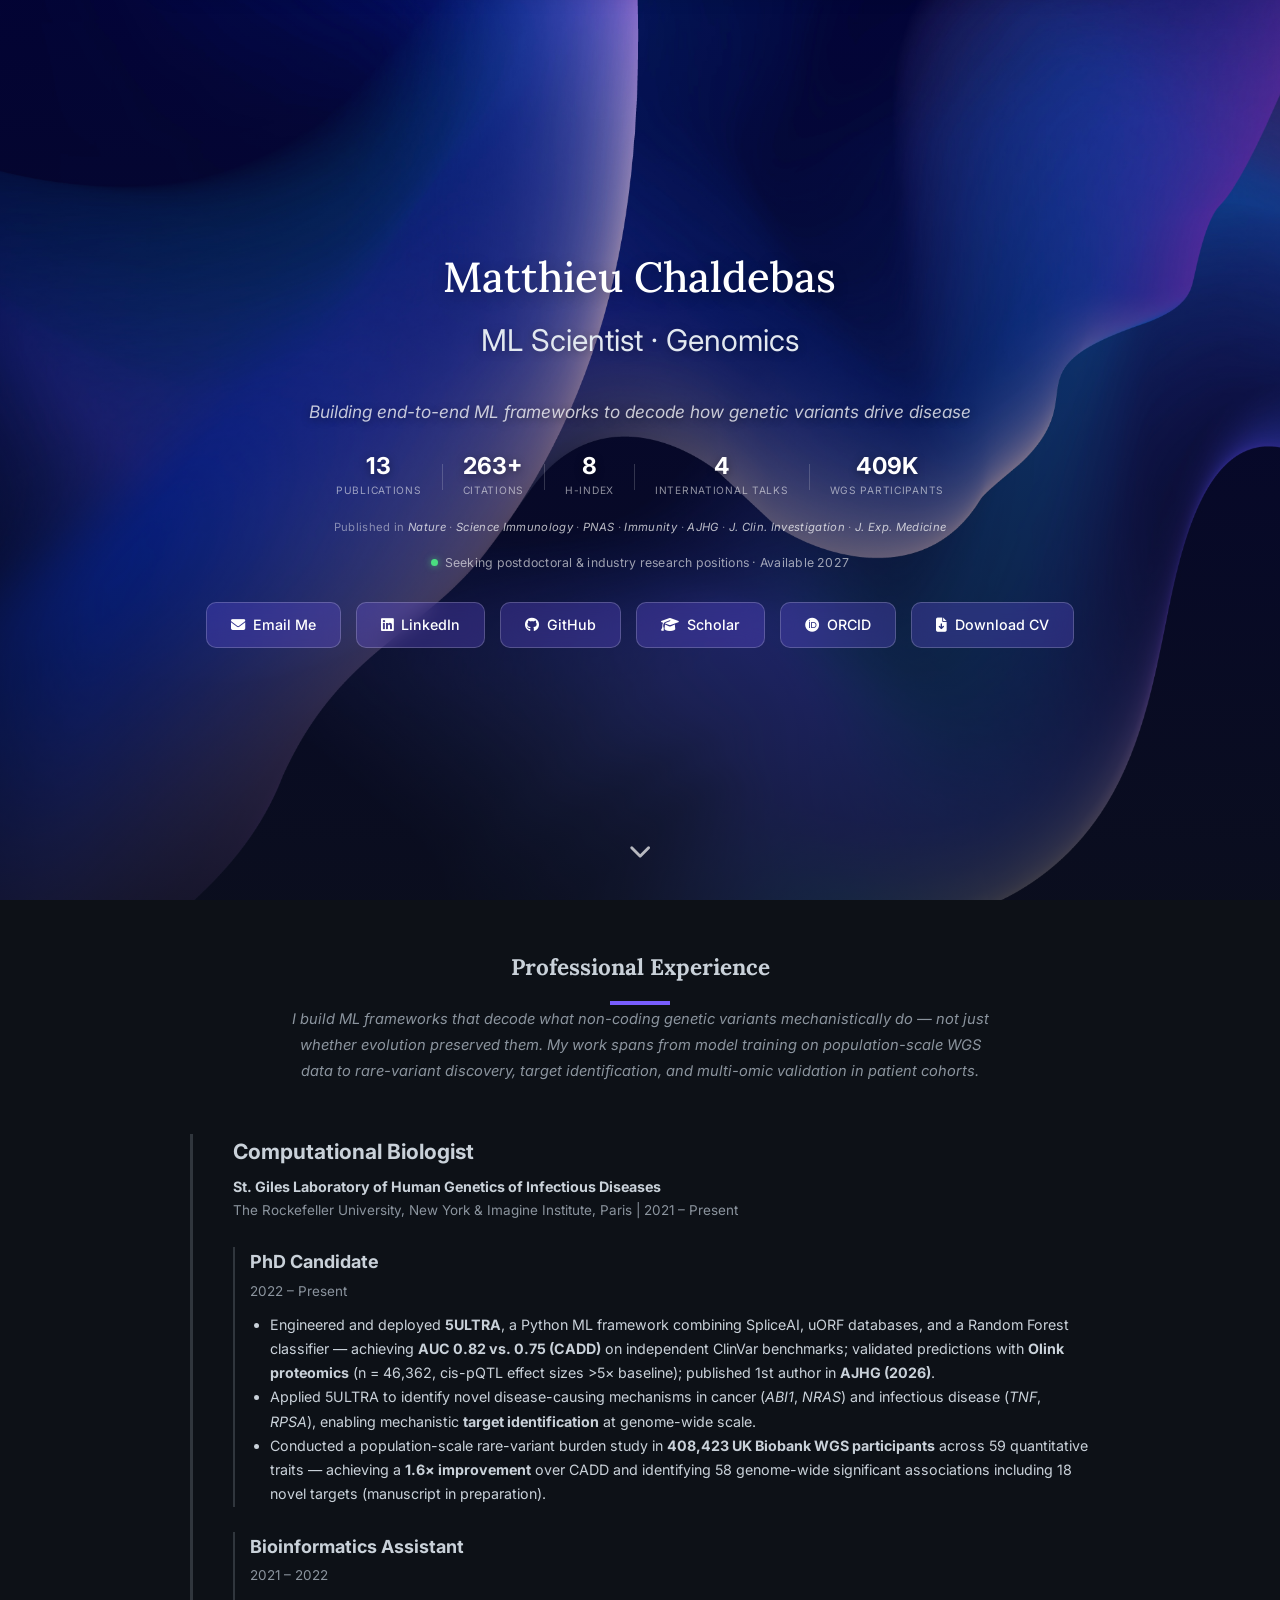
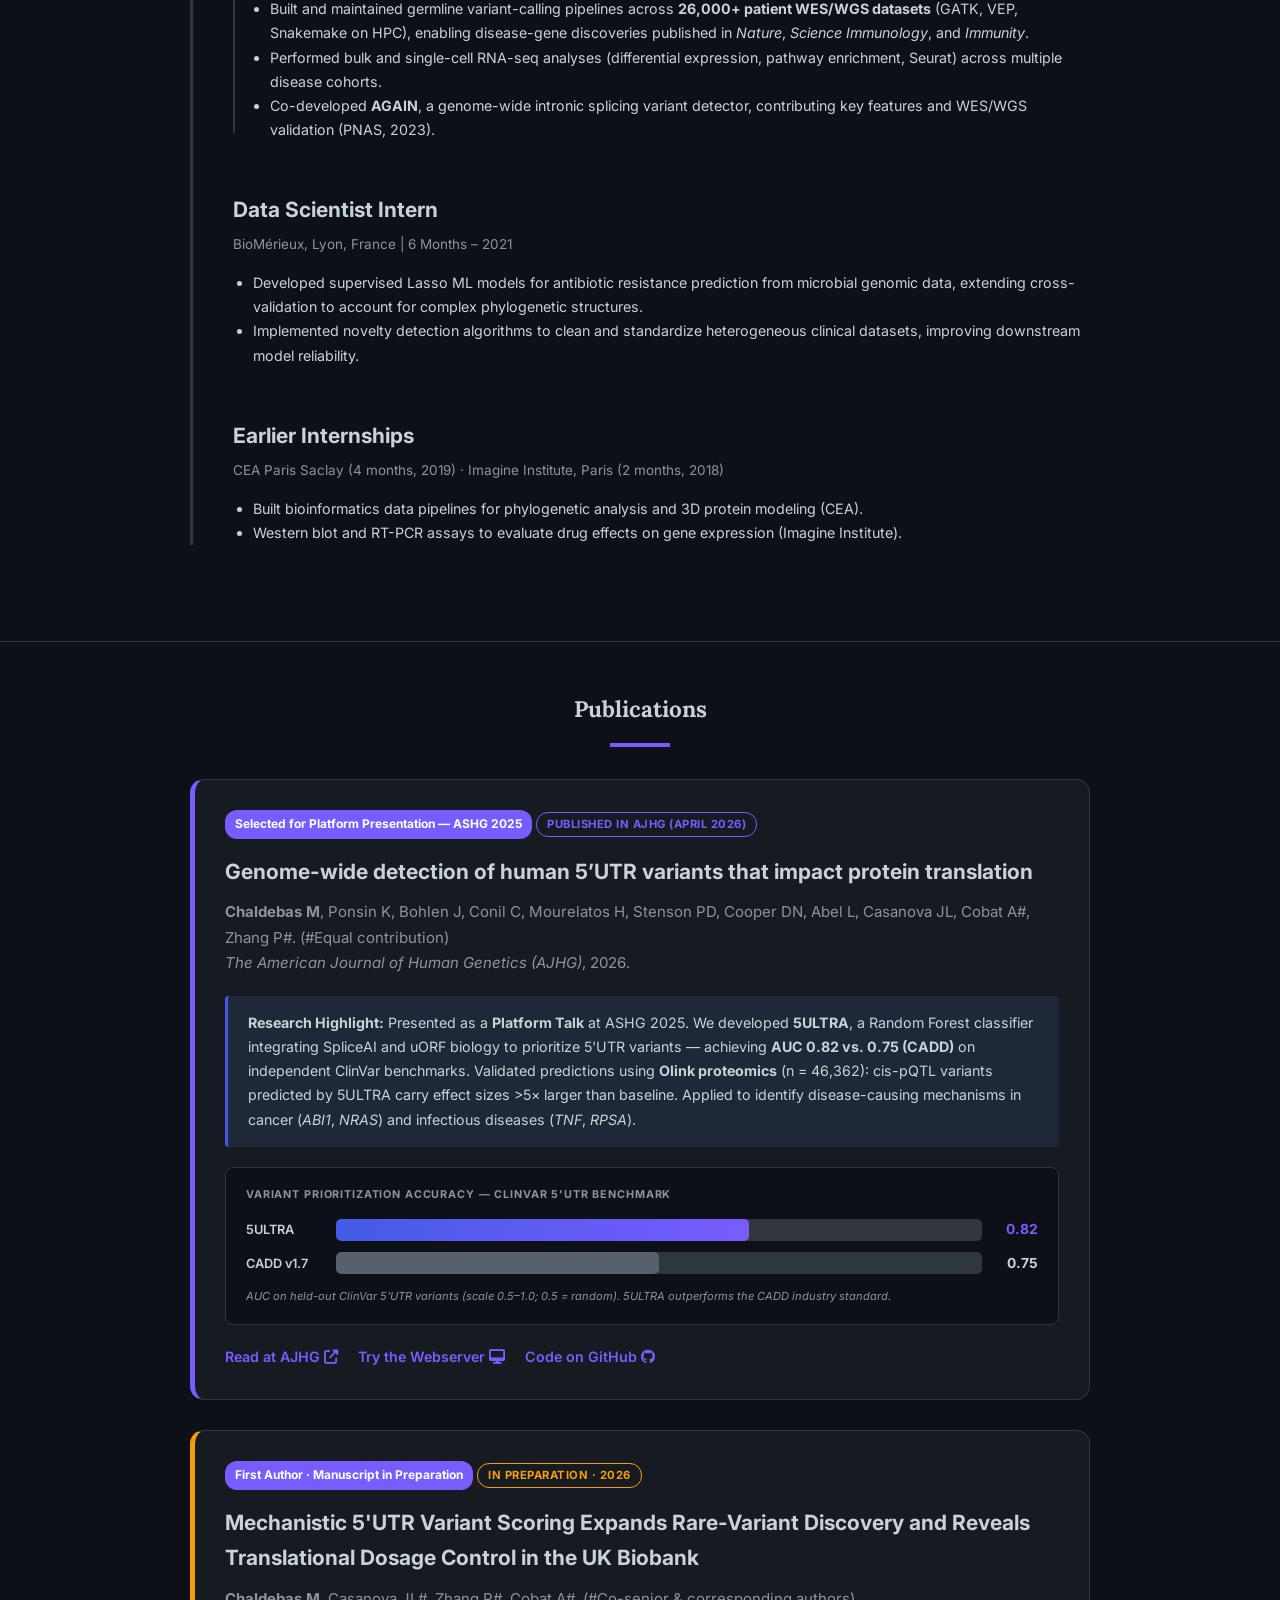
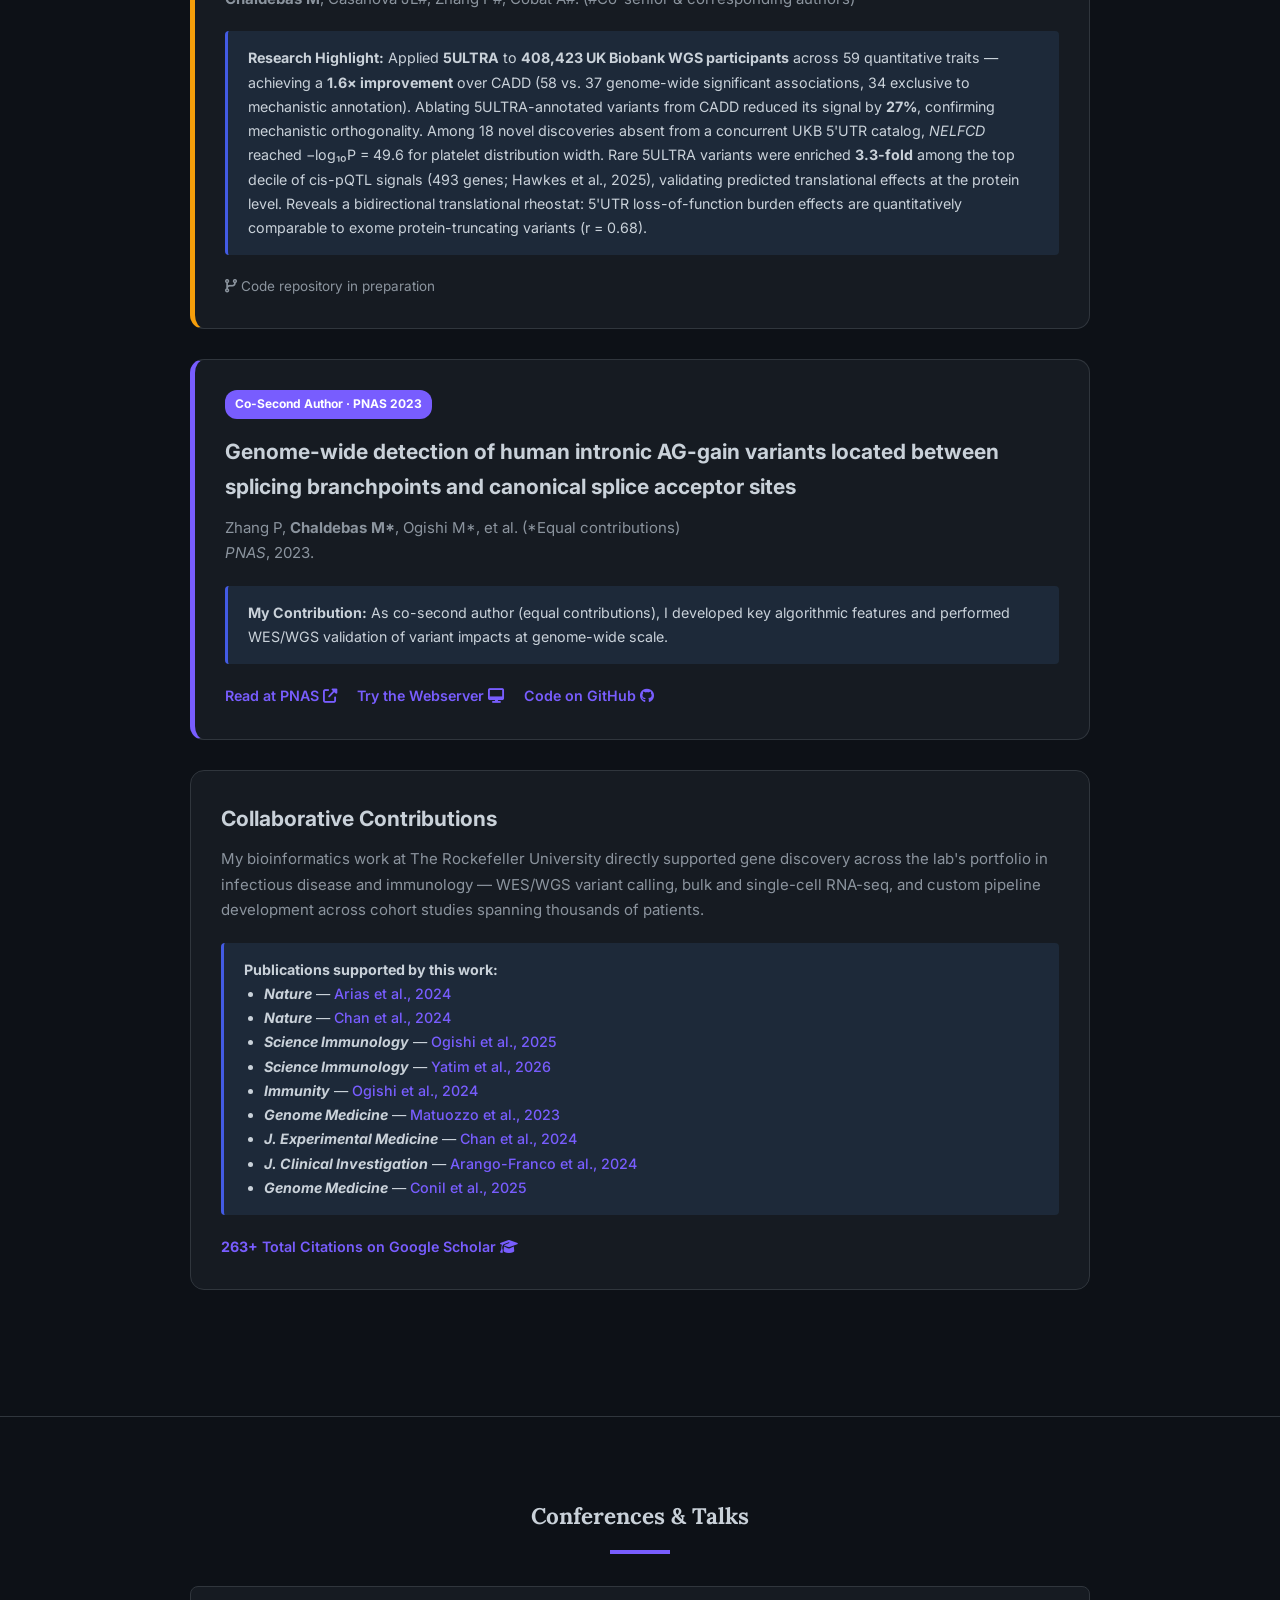
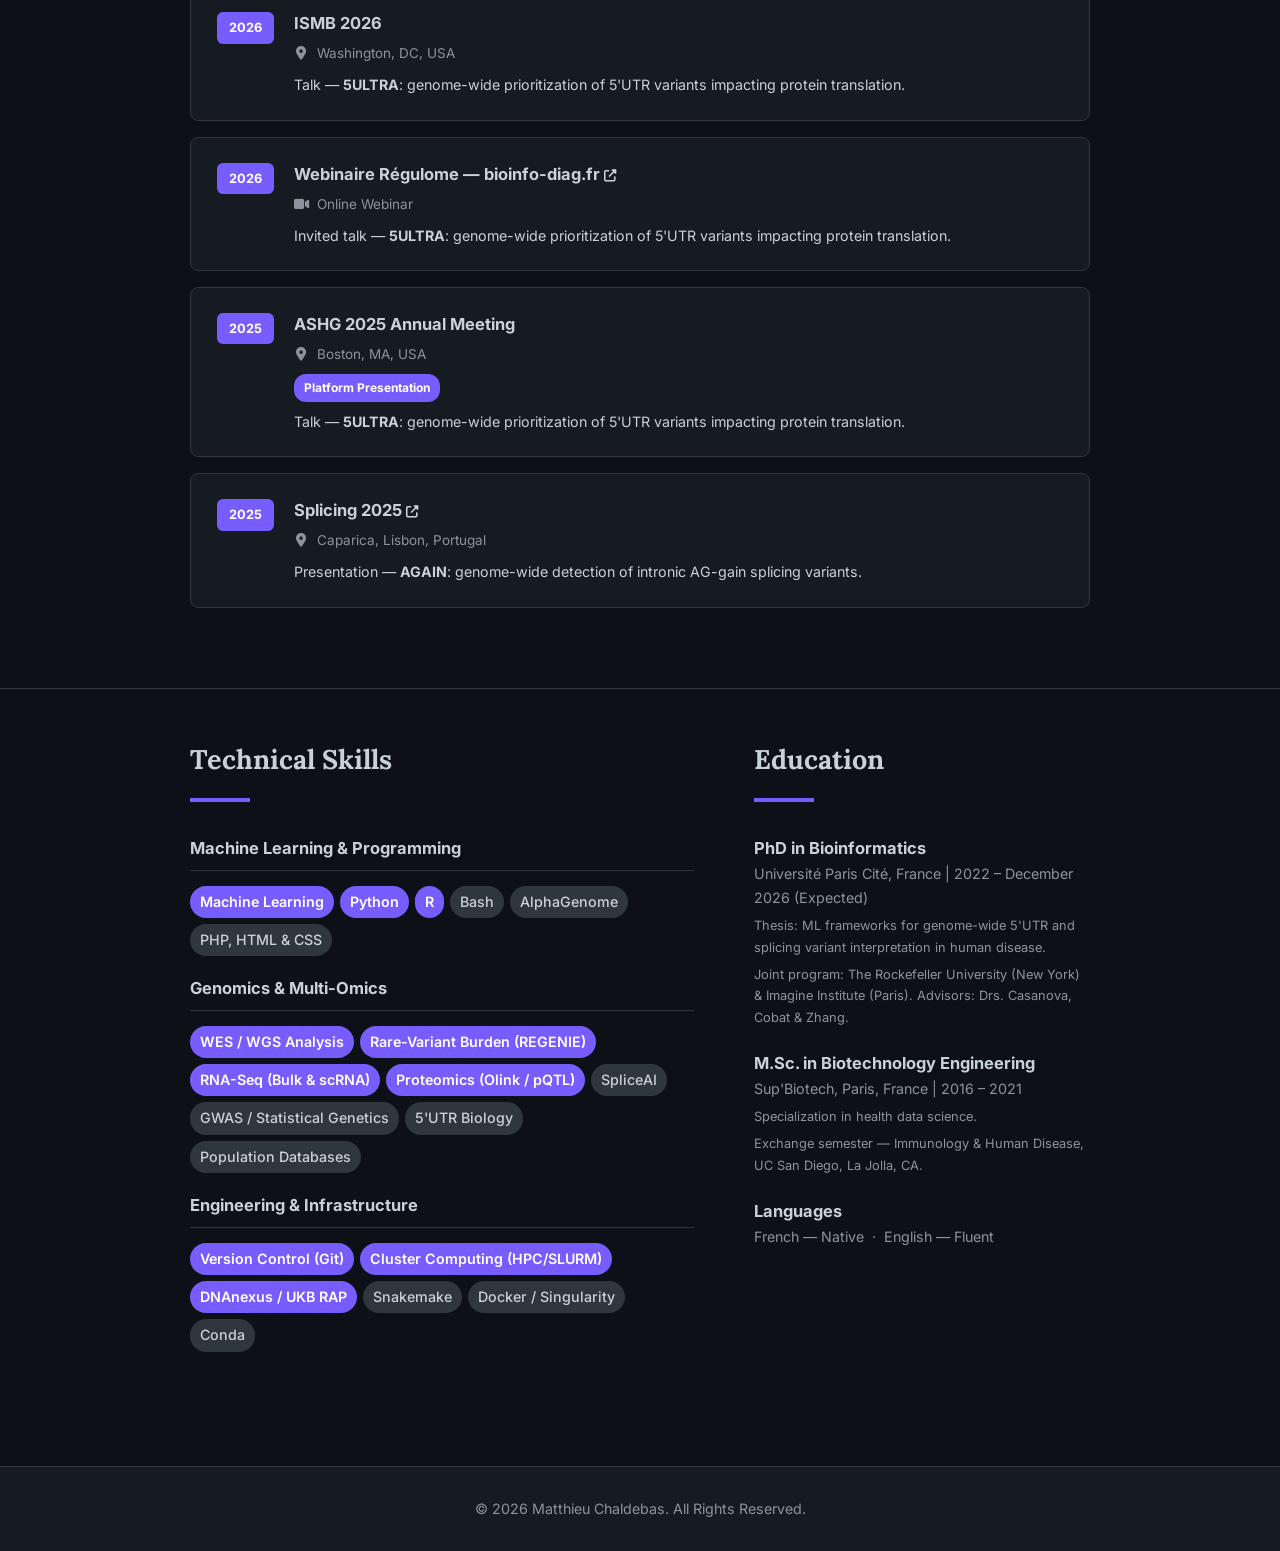
==== index.html @ 5ac22bfb "Update 5ULTRA study results and stats Update reported 5ULTRA results in index.html: change improveme" ====
<!DOCTYPE html>
<html lang="en">

<head>
    <meta charset="UTF-8">
    <meta name="viewport" content="width=device-width, initial-scale=1.0">
    
    <!-- Primary Meta Tags -->
    <title>Matthieu Chaldebas | Machine Learning Scientist · Computational Genomics</title>
    <meta name="title" content="Matthieu Chaldebas | Machine Learning Scientist · Computational Genomics">
    <meta name="description" content="Machine Learning Scientist (PhD) building predictive models for genome-wide variant prioritization and target identification. Creator of 5ULTRA; first-author in AJHG, published in Nature & PNAS. Population-scale genomics, UK Biobank WGS, and multi-omics.">
    <meta name="keywords" content="machine learning scientist, computational biology, bioinformatics, genomics, target identification, variant effect prediction, variant prioritization, population-scale genomics, UK Biobank, WGS, WES, RNA-seq, multi-omics, proteomics, rare variant burden testing, REGENIE, 5ULTRA, The Rockefeller University, Python">
    <meta name="author" content="Matthieu Chaldebas">
    <meta name="robots" content="index, follow">
    
    <meta property="og:type" content="website">
    <meta property="og:url" content="https://mchaldebas.github.io/">
    <meta property="og:title" content="Matthieu Chaldebas | Machine Learning Scientist · Computational Genomics">
    <meta property="og:description" content="Machine Learning Scientist (PhD) building models that decode how genetic variants drive disease — genome-wide variant prioritization, target identification, and population-scale genomics. Creator of 5ULTRA (AJHG 2026); published in Nature & PNAS.">
    <meta property="og:image" content="https://mchaldebas.github.io/hero-background.jpg">
    <meta property="og:image:width" content="1200">
    <meta property="og:image:height" content="630">
    <meta property="og:site_name" content="Matthieu Chaldebas">
    
    <meta property="twitter:card" content="summary_large_image">
    <meta property="twitter:url" content="https://mchaldebas.github.io/">
    <meta property="twitter:title" content="Matthieu Chaldebas | Machine Learning Scientist · Computational Genomics">
    <meta property="twitter:description" content="Machine Learning Scientist (PhD) building models that decode how genetic variants drive disease — genome-wide variant prioritization, target identification, and population-scale genomics. Creator of 5ULTRA (AJHG 2026); published in Nature & PNAS.">
    <meta property="twitter:image" content="https://mchaldebas.github.io/hero-background.jpg">
    
    <!-- Additional SEO Meta Tags -->
    <meta name="theme-color" content="#0d1117">
    <meta name="msapplication-TileColor" content="#0d1117">
    <meta name="apple-mobile-web-app-capable" content="yes">
    <meta name="apple-mobile-web-app-status-bar-style" content="black-translucent">
    <meta name="apple-mobile-web-app-title" content="Matthieu Chaldebas">
    
    <!-- Canonical URL -->
    <link rel="canonical" href="https://mchaldebas.github.io/">
    
    <!-- Preconnect for performance -->
    <link rel="preconnect" href="https://fonts.googleapis.com">
    <link rel="preconnect" href="https://fonts.gstatic.com" crossorigin>
    <link rel="preconnect" href="https://cdnjs.cloudflare.com">
    
    <!-- Preload critical resources -->
    <link rel="preload" href="style.css" as="style">
    <link rel="preload" href="script.js?v=2" as="script">
    <link rel="preload" href="hero-background.jpg" as="image">
    
    <!-- Fonts and Styles -->
    <link href="https://fonts.googleapis.com/css2?family=Inter:wght@400;500;700&family=Lora:wght@600&display=swap" rel="stylesheet">
    <link rel="stylesheet" href="https://cdnjs.cloudflare.com/ajax/libs/font-awesome/6.5.1/css/all.min.css" integrity="sha512-DTOQO9RWCH3ppGqcWaEA1BIZOC6xxalwEsw9c2QQeAIftl+Vegovlnee1c9QX4TctnWMn13TZye+giMm8e2LwA==" crossorigin="anonymous" referrerpolicy="no-referrer" />
    <link rel="stylesheet" href="style.css?v=3">
    
    <!-- Favicons -->
    <link rel="apple-touch-icon" sizes="180x180" href="apple-touch-icon.png">
    <link rel="icon" type="image/png" sizes="32x32" href="favicon-32x32.png">
    <link rel="icon" type="image/png" sizes="16x16" href="favicon-16x16.png">
    <link rel="manifest" href="site.webmanifest">
    
    <!-- Structured Data -->
    <script type="application/ld+json">
    {
        "@context": "https://schema.org",
        "@graph": [
            {
                "@type": "Person",
                "@id": "https://mchaldebas.github.io/#person",
                "name": "Matthieu Chaldebas",
                "givenName": "Matthieu",
                "familyName": "Chaldebas",
                "jobTitle": "Machine Learning Scientist",
                "description": "Machine Learning Scientist (PhD) building predictive models for genome-wide variant prioritization and target identification.",
                "worksFor": {
                    "@type": "Organization",
                    "name": "The Rockefeller University"
                },
                "alumniOf": [
                    {
                        "@type": "Organization",
                        "name": "Université Paris Cité"
                    },
                    {
                        "@type": "Organization",
                        "name": "Sup'Biotech, Paris"
                    }
                ],
                "url": "https://mchaldebas.github.io",
                "sameAs": [
                    "https://www.linkedin.com/in/matthieu-chaldebas-944092137",
                    "https://github.com/mchaldebas",
                    "https://scholar.google.com/citations?user=c2xVFBwAAAAJ&hl=en",
                    "https://orcid.org/0000-0002-4920-3947"
                ],
                "knowsAbout": [
                    "Machine Learning",
                    "Computational Biology",
                    "Bioinformatics",
                    "Genomics",
                    "Target Identification",
                    "Variant Effect Prediction",
                    "Population-Scale Genomics",
                    "UK Biobank",
                    "WES/WGS Analysis",
                    "RNA-seq",
                    "Multi-Omics",
                    "Proteomics",
                    "Rare-Variant Burden Testing",
                    "Python",
                    "R"
                ]
            },
            {
                "@type": "ScholarlyArticle",
                "headline": "Genome-wide detection of human 5'UTR variants that impact protein translation",
                "author": { "@id": "https://mchaldebas.github.io/#person" },
                "datePublished": "2026",
                "isPartOf": { "@type": "Periodical", "name": "The American Journal of Human Genetics" },
                "identifier": "https://doi.org/10.1016/j.ajhg.2026.02.020",
                "url": "https://doi.org/10.1016/j.ajhg.2026.02.020"
            },
            {
                "@type": "ScholarlyArticle",
                "headline": "Genome-wide detection of human intronic AG-gain variants located between splicing branchpoints and canonical splice acceptor sites",
                "author": { "@id": "https://mchaldebas.github.io/#person" },
                "datePublished": "2023",
                "isPartOf": { "@type": "Periodical", "name": "Proceedings of the National Academy of Sciences" },
                "identifier": "https://doi.org/10.1073/pnas.2314225120",
                "url": "https://doi.org/10.1073/pnas.2314225120"
            },
            {
                "@type": "ScholarlyArticle",
                "headline": "Tuberculosis in otherwise healthy adults with inherited TNF deficiency",
                "author": { "@id": "https://mchaldebas.github.io/#person" },
                "datePublished": "2024",
                "isPartOf": { "@type": "Periodical", "name": "Nature" },
                "identifier": "https://doi.org/10.1038/s41586-024-07866-3",
                "url": "https://doi.org/10.1038/s41586-024-07866-3"
            },
            {
                "@type": "ScholarlyArticle",
                "headline": "Human TMEFF1 is a restriction factor for herpes simplex virus in the brain",
                "author": { "@id": "https://mchaldebas.github.io/#person" },
                "datePublished": "2024",
                "isPartOf": { "@type": "Periodical", "name": "Nature" },
                "identifier": "https://doi.org/10.1038/s41586-024-07745-x",
                "url": "https://doi.org/10.1038/s41586-024-07745-x"
            },
            {
                "@type": "ScholarlyArticle",
                "headline": "Human LY9 governs CD4+ T cell IFN-γ immunity to Mycobacterium tuberculosis",
                "author": { "@id": "https://mchaldebas.github.io/#person" },
                "datePublished": "2025",
                "isPartOf": { "@type": "Periodical", "name": "Science Immunology" },
                "identifier": "https://doi.org/10.1126/sciimmunol.ads7377",
                "url": "https://doi.org/10.1126/sciimmunol.ads7377"
            },
            {
                "@type": "ScholarlyArticle",
                "headline": "Human LFA-1 governs T cell immune surveillance of the skin",
                "author": { "@id": "https://mchaldebas.github.io/#person" },
                "datePublished": "2026",
                "isPartOf": { "@type": "Periodical", "name": "Science Immunology" },
                "identifier": "https://doi.org/10.1126/sciimmunol.adz8360",
                "url": "https://doi.org/10.1126/sciimmunol.adz8360"
            },
            {
                "@type": "ScholarlyArticle",
                "headline": "Impaired development of memory B cells and antibody responses in humans and mice deficient in PD-1 signaling",
                "author": { "@id": "https://mchaldebas.github.io/#person" },
                "datePublished": "2024",
                "isPartOf": { "@type": "Periodical", "name": "Immunity" },
                "identifier": "https://doi.org/10.1016/j.immuni.2024.10.014",
                "url": "https://doi.org/10.1016/j.immuni.2024.10.014"
            },
            {
                "@type": "ScholarlyArticle",
                "headline": "Rare predicted loss-of-function variants of type I IFN immunity genes are associated with life-threatening COVID-19",
                "author": { "@id": "https://mchaldebas.github.io/#person" },
                "datePublished": "2023",
                "isPartOf": { "@type": "Periodical", "name": "Genome Medicine" },
                "identifier": "https://doi.org/10.1186/s13073-023-01173-8",
                "url": "https://doi.org/10.1186/s13073-023-01173-8"
            },
            {
                "@type": "ScholarlyArticle",
                "headline": "SARS-CoV-2 brainstem encephalitis in human inherited DBR1 deficiency",
                "author": { "@id": "https://mchaldebas.github.io/#person" },
                "datePublished": "2024",
                "isPartOf": { "@type": "Periodical", "name": "Journal of Experimental Medicine" },
                "identifier": "https://doi.org/10.1084/jem.20231725",
                "url": "https://doi.org/10.1084/jem.20231725"
            },
            {
                "@type": "ScholarlyArticle",
                "headline": "IL-7-dependent and -independent lineages of IL-7R-dependent human T cells",
                "author": { "@id": "https://mchaldebas.github.io/#person" },
                "datePublished": "2024",
                "isPartOf": { "@type": "Periodical", "name": "The Journal of Clinical Investigation" },
                "identifier": "https://doi.org/10.1172/JCI180251",
                "url": "https://doi.org/10.1172/JCI180251"
            },
            {
                "@type": "ScholarlyArticle",
                "headline": "A human YEATS4 variant confers resistance to TST and IGRA conversion despite Mycobacterium tuberculosis exposure",
                "author": { "@id": "https://mchaldebas.github.io/#person" },
                "datePublished": "2025",
                "isPartOf": { "@type": "Periodical", "name": "Genome Medicine" },
                "identifier": "https://doi.org/10.1186/s13073-025-01547-0",
                "url": "https://doi.org/10.1186/s13073-025-01547-0"
            }
        ]
    }
    </script>
</head>

<body>
    <nav id="main-nav">
        <div class="container nav-container">
            <div class="nav-logo">
                <a href="#hero">Matthieu Chaldebas</a>
            </div>
            <div class="nav-actions">
                <ul class="nav-links desktop-nav">
                    <li><a href="#experience">Experience</a></li>
                    <li><a href="#publications">Publications</a></li>
                    <li><a href="#conferences">Conferences</a></li>
                    <li><a href="#skills-education">Skills & Education</a></li>
                    <li><a href="Matthieu_Chaldebas_CV.pdf" target="_blank" class="nav-button">Download CV</a></li>
                </ul>
                <button id="mobile-nav-toggle" class="mobile-nav-toggle" aria-label="Toggle mobile navigation">
                    <span></span><span></span><span></span>
                </button>
                <button id="theme-toggle" class="theme-toggle" aria-label="Toggle dark/light theme">
                    <i class="fas fa-moon" aria-hidden="true"></i>
                    <i class="fas fa-sun" aria-hidden="true"></i>
                </button>
            </div>
        </div>
        
        <!-- Mobile Navigation Menu -->
        <div id="mobile-nav-menu" class="mobile-nav-menu">
            <ul class="mobile-nav-links">
                <li><a href="#experience">Experience</a></li>
                <li><a href="#publications">Publications</a></li>
                <li><a href="#conferences">Conferences</a></li>
                <li><a href="#skills-education">Skills & Education</a></li>
                <li><a href="Matthieu_Chaldebas_CV.pdf" target="_blank">Download CV</a></li>
            </ul>
        </div>
    </nav>

    <!-- HERO SECTION -->
    <section id="hero">
        <div class="hero-content-container">
            <div class="container hero-container">
                <div class="hero-text">
                    <h1>Matthieu Chaldebas</h1>
                    <p class="hero-subtitle">ML Scientist · Genomics</p>
                    <p class="hero-tagline">Building end-to-end ML frameworks to decode how genetic variants drive disease</p>

                    <div class="hero-stats">
                        <div class="hero-stat">
                            <span class="stat-number">13</span>
                            <span class="stat-label">Publications</span>
                        </div>
                        <div class="hero-stat-divider"></div>
                        <div class="hero-stat">
                            <span class="stat-number">263+</span>
                            <span class="stat-label">Citations</span>
                        </div>
                        <div class="hero-stat-divider"></div>
                        <div class="hero-stat">
                            <span class="stat-number">8</span>
                            <span class="stat-label">h-index</span>
                        </div>
                        <div class="hero-stat-divider"></div>
                        <div class="hero-stat">
                            <span class="stat-number">4</span>
                            <span class="stat-label">International Talks</span>
                        </div>
                        <div class="hero-stat-divider"></div>
                        <div class="hero-stat">
                            <span class="stat-number">409K</span>
                            <span class="stat-label">WGS Participants</span>
                        </div>
                    </div>

                    <p class="hero-journals">Published in <em>Nature</em> · <em>Science Immunology</em> · <em>PNAS</em> · <em>Immunity</em> · <em>AJHG</em> · <em>J. Clin. Investigation</em> · <em>J. Exp. Medicine</em></p>

                    <p class="hero-seeking">Seeking postdoctoral &amp; industry research positions · Available 2027</p>

                    <div class="contact-links">
                        <a href="mailto:Matthieu.Chaldebas@gmail.com" class="button-primary"><i class="fas fa-envelope"></i> Email Me</a>
                        <a href="https://www.linkedin.com/in/matthieu-chaldebas-944092137" target="_blank" class="button-primary"><i class="fab fa-linkedin"></i> LinkedIn</a>
                        <a href="https://github.com/mchaldebas" target="_blank" class="button-primary"><i class="fab fa-github"></i> GitHub</a>
                        <a href="https://scholar.google.com/citations?user=c2xVFBwAAAAJ&hl=en" target="_blank" class="button-primary"><i class="fas fa-graduation-cap"></i> Scholar</a>
                        <a href="https://orcid.org/0000-0002-4920-3947" target="_blank" class="button-primary"><i class="fab fa-orcid"></i> ORCID</a>
                        <a href="Matthieu_Chaldebas_CV.pdf" target="_blank" class="button-primary"><i class="fas fa-file-download"></i> Download CV</a>
                    </div>
                </div>
            </div>
        </div>
        <a href="#experience" class="scroll-down-indicator" aria-label="Scroll down">
            <i class="fas fa-chevron-down"></i>
        </a>
    </section>

    <!-- EXPERIENCE SECTION -->
    <section id="experience">
        <div class="container">
            <h2>Professional Experience</h2>
            <p class="section-intro">I build ML frameworks that decode what non-coding genetic variants mechanistically do — not just whether evolution preserved them. My work spans from model training on population-scale WGS data to rare-variant discovery, target identification, and multi-omic validation in patient cohorts.</p>
            <div class="timeline">
                <div class="timeline-item">
                    <div class="timeline-content">
                        <h3>Computational Biologist</h3>
                        <h4>St. Giles Laboratory of Human Genetics of Infectious Diseases</h4>
                        <p class="timeline-meta">The Rockefeller University, New York & Imagine Institute, Paris | 2021 – Present</p>

                        <div class="timeline-role">
                            <h4>PhD Candidate</h4>
                            <p class="timeline-role-meta">2022 – Present</p>
                            <ul>
                                <li>Engineered and deployed <strong>5ULTRA</strong>, a Python ML framework combining SpliceAI, uORF databases, and a Random Forest classifier — achieving <strong>AUC 0.82 vs. 0.75 (CADD)</strong> on independent ClinVar benchmarks; validated predictions with <strong>Olink proteomics</strong> (n = 46,362, cis-pQTL effect sizes >5× baseline); published 1st author in <strong>AJHG (2026)</strong>.</li>
                                <li>Applied 5ULTRA to identify novel disease-causing mechanisms in cancer (<em>ABI1</em>, <em>NRAS</em>) and infectious disease (<em>TNF</em>, <em>RPSA</em>), enabling mechanistic <strong>target identification</strong> at genome-wide scale.</li>
                                <li>Conducted a population-scale rare-variant burden study in <strong>408,423 UK Biobank WGS participants</strong> across 59 quantitative traits — achieving a <strong>1.6× improvement</strong> over CADD and identifying 58 genome-wide significant associations including 18 novel targets (manuscript in preparation).</li>
                            </ul>
                        </div>

                        <div class="timeline-role">
                            <h4>Bioinformatics Assistant</h4>
                            <p class="timeline-role-meta">2021 – 2022</p>
                            <ul>
                                <li>Built and maintained germline variant-calling pipelines across <strong>26,000+ patient WES/WGS datasets</strong> (GATK, VEP, Snakemake on HPC), enabling disease-gene discoveries published in <em>Nature</em>, <em>Science Immunology</em>, and <em>Immunity</em>.</li>
                                <li>Performed bulk and single-cell RNA-seq analyses (differential expression, pathway enrichment, Seurat) across multiple disease cohorts.</li>
                                <li>Co-developed <strong>AGAIN</strong>, a genome-wide intronic splicing variant detector, contributing key features and WES/WGS validation (PNAS, 2023).</li>
                            </ul>
                        </div>
                    </div>
                </div>

                <div class="timeline-item">
                    <div class="timeline-content">
                        <h3>Data Scientist Intern</h3>
                        <p class="timeline-meta">BioMérieux, Lyon, France | 6 Months – 2021</p>
                        <ul>
                            <li>Developed supervised Lasso ML models for antibiotic resistance prediction from microbial genomic data, extending cross-validation to account for complex phylogenetic structures.</li>
                            <li>Implemented novelty detection algorithms to clean and standardize heterogeneous clinical datasets, improving downstream model reliability.</li>
                        </ul>
                    </div>
                </div>
                <div class="timeline-item">
                    <div class="timeline-content">
                        <h3>Earlier Internships</h3>
                        <p class="timeline-meta">CEA Paris Saclay (4 months, 2019) · Imagine Institute, Paris (2 months, 2018)</p>
                        <ul>
                            <li>Built bioinformatics data pipelines for phylogenetic analysis and 3D protein modeling (CEA).</li>
                            <li>Western blot and RT-PCR assays to evaluate drug effects on gene expression (Imagine Institute).</li>
                        </ul>
                    </div>
                </div>
            </div>
        </div>
    </section>

    <!-- PUBLICATIONS SECTION -->
    <section id="publications">
        <div class="container">
            <h2>Publications</h2>
            <!-- Featured Publication: 5ULTRA (AJHG Published & ASHG Talk) -->
            <article class="publication-card featured fade-in">
                <div class="publication-tag">Selected for Platform Presentation — ASHG 2025</div>
                <div class="publication-status-badge">Published in AJHG (April 2026)</div>
                <h3>Genome-wide detection of human 5’UTR variants that impact protein translation</h3>
                <p class="publication-meta">
                    <strong>Chaldebas M</strong>, Ponsin K, Bohlen J, Conil C, Mourelatos H, Stenson PD, Cooper DN, Abel L, Casanova JL, Cobat A#, Zhang P#. (#Equal contribution)
                    <br><em>The American Journal of Human Genetics (AJHG)</em>, 2026.
                </p>
                <div class="contribution-highlight">
                    <p><strong>Research Highlight:</strong> Presented as a <strong>Platform Talk</strong> at ASHG 2025. We developed <strong>5ULTRA</strong>, a Random Forest classifier integrating SpliceAI and uORF biology to prioritize 5'UTR variants — achieving <strong>AUC 0.82 vs. 0.75 (CADD)</strong> on independent ClinVar benchmarks. Validated predictions using <strong>Olink proteomics</strong> (n = 46,362): cis-pQTL variants predicted by 5ULTRA carry effect sizes >5× larger than baseline. Applied to identify disease-causing mechanisms in cancer (<em>ABI1</em>, <em>NRAS</em>) and infectious diseases (<em>TNF</em>, <em>RPSA</em>).</p>
                </div>
                <div class="benchmark-viz" role="img" aria-label="Benchmark: 5ULTRA achieves AUC 0.82 versus CADD v1.7 at 0.75 on independent ClinVar 5'UTR variants">
                    <div class="benchmark-title">Variant Prioritization Accuracy — ClinVar 5'UTR Benchmark</div>
                    <div class="benchmark-row">
                        <span class="benchmark-label">5ULTRA</span>
                        <span class="benchmark-bar-track"><span class="benchmark-bar-fill primary" style="width: 64%;"></span></span>
                        <span class="benchmark-value primary">0.82</span>
                    </div>
                    <div class="benchmark-row">
                        <span class="benchmark-label">CADD v1.7</span>
                        <span class="benchmark-bar-track"><span class="benchmark-bar-fill muted" style="width: 50%;"></span></span>
                        <span class="benchmark-value">0.75</span>
                    </div>
                    <p class="benchmark-caption">AUC on held-out ClinVar 5'UTR variants (scale 0.5–1.0; 0.5 = random). 5ULTRA outperforms the CADD industry standard.</p>
                </div>
                <div class="publication-links">
                    <a href="https://doi.org/10.1016/j.ajhg.2026.02.020" target="_blank">Read at AJHG <i class="fas fa-external-link-alt"></i></a>
                    <a href="https://hgidsoft.rockefeller.edu/5ULTRA/" target="_blank">Try the Webserver <i class="fas fa-desktop"></i></a>
                    <a href="https://github.com/casanova-lab/5ULTRA" target="_blank">Code on GitHub <i class="fab fa-github"></i></a>
                </div>
            </article>

            <!-- Featured Publication: UKB burden study (in preparation) -->
            <article class="publication-card featured in-prep fade-in">
                <div class="publication-tag">First Author · Manuscript in Preparation</div>
                <div class="publication-status-badge in-prep">In Preparation · 2026</div>
                <h3>Mechanistic 5'UTR Variant Scoring Expands Rare-Variant Discovery and Reveals Translational Dosage Control in the UK Biobank</h3>
                <p class="publication-meta">
                    <strong>Chaldebas M</strong>, Casanova JL#, Zhang P#, Cobat A#. (#Co-senior &amp; corresponding authors)
                </p>
                <div class="contribution-highlight">
                    <p><strong>Research Highlight:</strong> Applied <strong>5ULTRA</strong> to <strong>408,423 UK Biobank WGS participants</strong> across 59 quantitative traits — achieving a <strong>1.6× improvement</strong> over CADD (58 vs. 37 genome-wide significant associations, 34 exclusive to mechanistic annotation). Ablating 5ULTRA-annotated variants from CADD reduced its signal by <strong>27%</strong>, confirming mechanistic orthogonality. Among 18 novel discoveries absent from a concurrent UKB 5'UTR catalog, <em>NELFCD</em> reached −log₁₀P = 49.6 for platelet distribution width. Rare 5ULTRA variants were enriched <strong>3.3-fold</strong> among the top decile of cis-pQTL signals (493 genes; Hawkes et al., 2025), validating predicted translational effects at the protein level. Reveals a bidirectional translational rheostat: 5'UTR loss-of-function burden effects are quantitatively comparable to exome protein-truncating variants (r = 0.68).</p>
                </div>
                <div class="publication-links">
                    <span style="color: var(--current-text-light); font-size: 0.9rem;"><i class="fas fa-code-branch"></i> Code repository in preparation</span>
                </div>
            </article>

            <!-- Featured Publication: AGAIN -->
            <article class="publication-card featured fade-in">
                <div class="publication-tag">Co-Second Author · PNAS 2023</div>
                <h3>Genome-wide detection of human intronic AG-gain variants located between splicing branchpoints and canonical splice acceptor sites</h3>
                <p class="publication-meta">Zhang P, <strong>Chaldebas M*</strong>, Ogishi M*, et al. (*Equal contributions) <br><em>PNAS</em>, 2023.</p>
                <div class="contribution-highlight">
                    <p><strong>My Contribution:</strong> As co-second author (equal contributions), I developed key algorithmic features and performed WES/WGS validation of variant impacts at genome-wide scale.</p>
                </div>
                <div class="publication-links">
                    <a href="https://doi.org/10.1073/pnas.2314225120" target="_blank">Read at PNAS <i class="fas fa-external-link-alt"></i></a>
                    <a href="https://hgidsoft.rockefeller.edu/AGAIN/" target="_blank">Try the Webserver <i class="fas fa-desktop"></i></a>
                    <a href="https://github.com/casanova-lab/AGAIN" target="_blank">Code on GitHub <i class="fab fa-github"></i></a>
                </div>
            </article>
            
            <!-- Other Publications -->
            <article class="publication-card fade-in">
                <h3>Collaborative Contributions</h3>
                <p class="publication-meta">My bioinformatics work at The Rockefeller University directly supported gene discovery across the lab's portfolio in infectious disease and immunology — WES/WGS variant calling, bulk and single-cell RNA-seq, and custom pipeline development across cohort studies spanning thousands of patients.</p>
                <div class="contribution-highlight">
                    <p><strong>Publications supported by this work:</strong></p>
                    <ul>
                       <li><strong><em>Nature</em></strong> — <a href="https://doi.org/10.1038/s41586-024-07866-3" target="_blank">Arias et al., 2024</a></li>
                       <li><strong><em>Nature</em></strong> — <a href="https://doi.org/10.1038/s41586-024-07745-x" target="_blank">Chan et al., 2024</a></li>
                       <li><strong><em>Science Immunology</em></strong> — <a href="https://doi.org/10.1126/sciimmunol.ads7377" target="_blank">Ogishi et al., 2025</a></li>
                       <li><strong><em>Science Immunology</em></strong> — <a href="https://doi.org/10.1126/sciimmunol.adz8360" target="_blank">Yatim et al., 2026</a></li>
                       <li><strong><em>Immunity</em></strong> — <a href="https://doi.org/10.1016/j.immuni.2024.10.014" target="_blank">Ogishi et al., 2024</a></li>
                       <li><strong><em>Genome Medicine</em></strong> — <a href="https://doi.org/10.1186/s13073-023-01173-8" target="_blank">Matuozzo et al., 2023</a></li>
                       <li><strong><em>J. Experimental Medicine</em></strong> — <a href="https://doi.org/10.1084/jem.20231725" target="_blank">Chan et al., 2024</a></li>
                       <li><strong><em>J. Clinical Investigation</em></strong> — <a href="https://doi.org/10.1172/JCI180251" target="_blank">Arango-Franco et al., 2024</a></li>
                       <li><strong><em>Genome Medicine</em></strong> — <a href="https://doi.org/10.1186/s13073-025-01547-0" target="_blank">Conil et al., 2025</a></li>
                   </ul>
                </div>
                <div class="publication-links">
                    <a href="https://scholar.google.com/citations?user=c2xVFBwAAAAJ&hl=en" target="_blank"><strong>263+</strong> Total Citations on Google Scholar <i class="fas fa-graduation-cap"></i></a>
                </div>
           </article>
        </div>
    </section>
    <!-- CONFERENCES & TALKS SECTION -->
    <section id="conferences">
        <div class="container">
            <h2>Conferences & Talks</h2>
            <div class="congress-grid">

                <!-- ISMB 2026 -->
                <div class="congress-card fade-in">
                    <div class="congress-year">2026</div>
                    <div class="congress-content">
                        <h3>ISMB 2026</h3>
                        <p class="congress-meta"><i class="fas fa-map-marker-alt"></i> Washington, DC, USA</p>
                        <p>Talk — <strong>5ULTRA</strong>: genome-wide prioritization of 5'UTR variants impacting protein translation.</p>
                    </div>
                </div>

                <!-- Webinaire Régulome 2026 -->
                <div class="congress-card fade-in">
                    <div class="congress-year">2026</div>
                    <div class="congress-content">
                        <h3><a href="https://bioinfo-diag.fr/blog/2026/webinaire-regulome/" target="_blank">Webinaire Régulome — bioinfo-diag.fr <i class="fas fa-external-link-alt" style="font-size:0.75em;"></i></a></h3>
                        <p class="congress-meta"><i class="fas fa-video"></i> Online Webinar</p>
                        <p>Invited talk — <strong>5ULTRA</strong>: genome-wide prioritization of 5'UTR variants impacting protein translation.</p>
                    </div>
                </div>

                <!-- ASHG 2025 -->
                <div class="congress-card fade-in">
                    <div class="congress-year">2025</div>
                    <div class="congress-content">
                        <h3>ASHG 2025 Annual Meeting</h3>
                        <p class="congress-meta"><i class="fas fa-map-marker-alt"></i> Boston, MA, USA</p>
                        <div class="publication-tag">Platform Presentation</div>
                        <p>Talk — <strong>5ULTRA</strong>: genome-wide prioritization of 5'UTR variants impacting protein translation.</p>
                    </div>
                </div>

                <!-- Splicing 2025 -->
                <div class="congress-card fade-in">
                    <div class="congress-year">2025</div>
                    <div class="congress-content">
                        <h3><a href="https://www.splicing2025.com" target="_blank">Splicing 2025 <i class="fas fa-external-link-alt" style="font-size:0.75em;"></i></a></h3>
                        <p class="congress-meta"><i class="fas fa-map-marker-alt"></i> Caparica, Lisbon, Portugal</p>
                        <p>Presentation — <strong>AGAIN</strong>: genome-wide detection of intronic AG-gain splicing variants.</p>
                    </div>
                </div>

            </div>
        </div>
    </section>

    <!-- SKILLS & EDUCATION SECTION -->
    <section id="skills-education">
        <div class="container skills-education-grid">
            <div class="skills-column fade-in">
                <h2>Technical Skills</h2>

                <!-- Category 1: Machine Learning & Programming -->
                <div class="skill-category">
                    <h3>Machine Learning & Programming</h3>
                    <div class="skills-grid">
                        <span class="skill-badge primary" data-tooltip="End-to-end ML: feature engineering, model training, validation, and deployment. Used scikit-learn, Random Forest, Lasso, and SMOTE to build 5ULTRA.">Machine Learning</span>
                        <span class="skill-badge primary" data-tooltip="Core language for all data analysis and ML pipelines: Pandas, NumPy, scikit-learn, matplotlib, seaborn.">Python</span>
                        <span class="skill-badge primary" data-tooltip="Statistical analysis, ggplot2 visualizations, Tidyverse, DESeq2, Seurat for single-cell RNA-seq.">R</span>
                        <span class="skill-badge secondary" data-tooltip="Scripting for pipeline automation, HPC job submission (Slurm), and data manipulation.">Bash</span>
                        <span class="skill-badge secondary" data-tooltip="Integration of AlphaGenome deep learning predictions into variant scoring frameworks.">AlphaGenome</span>
                        <span class="skill-badge secondary" data-tooltip="Building interactive prediction webservers and tools (5ULTRA, AGAIN).">PHP, HTML & CSS</span>
                    </div>
                </div>

                <!-- Category 2: Genomics & Multi-Omics -->
                <div class="skill-category">
                    <h3>Genomics & Multi-Omics</h3>
                    <div class="skills-grid">
                        <span class="skill-badge primary" data-tooltip="Germline variant calling & annotation at scale: 26,000+ samples using GATK, VEP, and custom filtering pipelines.">WES / WGS Analysis</span>
                        <span class="skill-badge primary" data-tooltip="Population-scale rare-variant burden testing using REGENIE; applied to 408,423 UK Biobank participants.">Rare-Variant Burden (REGENIE)</span>
                        <span class="skill-badge primary" data-tooltip="Bulk and single-cell RNA-seq: differential expression, pathway analysis, Seurat clustering and visualization.">RNA-Seq (Bulk & scRNA)</span>
                        <span class="skill-badge primary" data-tooltip="Large-scale Olink proteomics analysis (n=46,362) for cis-pQTL validation of variant predictions.">Proteomics (Olink / pQTL)</span>
                        <span class="skill-badge secondary" data-tooltip="Deep learning-based splice site effect prediction, integrated into the 5ULTRA scoring pipeline.">SpliceAI</span>
                        <span class="skill-badge secondary" data-tooltip="Genome-wide association studies and statistical genetics methods.">GWAS / Statistical Genetics</span>
                        <span class="skill-badge secondary" data-tooltip="5'UTR regulatory biology: uORFs, Kozak context, translational regulation.">5'UTR Biology</span>
                        <span class="skill-badge secondary" data-tooltip="Working with gnomAD, UK Biobank, ClinVar, and COSMIC for variant annotation and benchmarking.">Population Databases</span>
                    </div>
                </div>

                <!-- Category 3: Engineering & Infrastructure -->
                <div class="skill-category">
                    <h3>Engineering & Infrastructure</h3>
                    <div class="skills-grid">
                        <span class="skill-badge primary" data-tooltip="Code versioning, collaboration, and CI workflows on GitHub & GitLab.">Version Control (Git)</span>
                        <span class="skill-badge primary" data-tooltip="Large-scale analysis on HPC clusters using Slurm; experience managing compute-intensive ML training jobs.">Cluster Computing (HPC/SLURM)</span>
                        <span class="skill-badge primary" data-tooltip="UK Biobank Research Analysis Platform on DNAnexus for cloud-scale WGS analysis.">DNAnexus / UKB RAP</span>
                        <span class="skill-badge secondary" data-tooltip="Reproducible workflow orchestration for multi-step bioinformatics pipelines.">Snakemake</span>
                        <span class="skill-badge secondary" data-tooltip="Containerization for reproducible research environments.">Docker / Singularity</span>
                        <span class="skill-badge secondary" data-tooltip="Environment management for complex Python and R dependency stacks.">Conda</span>
                    </div>
                </div>
            </div>
            <div class="education-column fade-in">
                <h2>Education</h2>
                <div class="education-item">
                    <h3>PhD in Bioinformatics</h3>
                    <p>Université Paris Cité, France | 2022 – December 2026 (Expected)</p>
                    <p class="education-detail">Thesis: ML frameworks for genome-wide 5'UTR and splicing variant interpretation in human disease.</p>
                    <p class="education-detail">Joint program: The Rockefeller University (New York) &amp; Imagine Institute (Paris). Advisors: Drs. Casanova, Cobat &amp; Zhang.</p>
                </div>
                <div class="education-item">
                    <h3>M.Sc. in Biotechnology Engineering</h3>
                    <p>Sup'Biotech, Paris, France | 2016 – 2021</p>
                    <p class="education-detail">Specialization in health data science.</p>
                    <p class="education-detail">Exchange semester — Immunology &amp; Human Disease, UC San Diego, La Jolla, CA.</p>
                </div>
                <div class="education-item">
                    <h3>Languages</h3>
                    <p>French — Native &nbsp;·&nbsp; English — Fluent</p>
                </div>
            </div>
        </div>
    </section>
    <footer id="footer">
        <div class="container">
            <p id="copyright-year">© 2025 Matthieu Chaldebas. All Rights Reserved.</p>
        </div>
    </footer>
    <script src="script.js?v=2"></script>
</body>
</html>
---- style.css ----
/*
   Author: Matthieu Chaldebas
   Version: 7.0 - Final & Complete
*/

/* --- 1. THEME & VARIABLES --- */
:root {
    /* Dark Theme (Default) */
    --primary-color: #785dfe;
    --secondary-color: #435be4;
    --light-color: #9d8afb;
    --bg-light: #161b22;
    --bg-dark: #0d1117;
    --text-dark: #c9d1d9;
    --text-light: #8b949e;
    --border-color: #30363d;
    --highlight-bg: rgba(88, 166, 255, 0.1);
    --rgb-primary: 120, 93, 254;
    
    /* Light Theme Variables */
    --bg-light-light: #ffffff;
    --bg-dark-light: #f8f9fa;
    --text-dark-light: #2d3748;
    --text-light-light: #4a5568;
    --border-color-light: #e2e8f0;
    --highlight-bg-light: rgba(120, 93, 254, 0.1);

    --font-family-sans: "Inter", sans-serif;
    --font-family-serif: "Lora", serif;
    
    /* Theme State */
    --current-bg-light: var(--bg-light);
    --current-bg-dark: var(--bg-dark);
    --current-text-dark: var(--text-dark);
    --current-text-light: var(--text-light);
    --current-border-color: var(--border-color);
    --current-highlight-bg: var(--highlight-bg);
    --hover-bg: rgba(120, 93, 254, 0.06);
}

/* Light Theme */
[data-theme="light"] {
    --current-bg-light: var(--bg-light-light);
    --current-bg-dark: var(--bg-dark-light);
    --current-text-dark: var(--text-dark-light);
    --current-text-light: var(--text-light-light);
    --current-border-color: var(--border-color-light);
    --current-highlight-bg: var(--highlight-bg-light);
    --hover-bg: rgba(120, 93, 254, 0.06);
}

/* --- 2. GLOBAL STYLES --- */
* { 
    box-sizing: border-box; 
    margin: 0; 
    padding: 0; 
}

html { 
    scroll-behavior: smooth; 
    font-size: 15px; /* or even 14px, default is usually 16px */
}

body {
    font-family: var(--font-family-sans);
    line-height: 1.7;
    background-color: var(--current-bg-dark);
    color: var(--current-text-dark);
    -webkit-font-smoothing: antialiased;
    transition: background-color 0.3s ease, color 0.3s ease;
}

.container { 
    max-width: 960px; 
    width: 90%; 
    margin: 0 auto; 
}

h2 {
    font-family: var(--font-family-serif);
    font-size: 1.5rem;
    text-align: center;
    margin-bottom: 60px;
    color: var(--current-text-dark);
    transition: color 0.3s ease;
}

h2::after {
    content: '';
    display: block;
    width: 60px;
    height: 4px;
    background-color: var(--primary-color);
    margin: 15px auto 0;
    transform: scaleX(0);
    transform-origin: center;
    transition: transform 0.6s cubic-bezier(0.19, 1, 0.22, 1);
}

h2.visible::after {
    transform: scaleX(1);
}

/* --- 3. FLOATING NAVIGATION --- */
#main-nav {
    /* --- Positioning & Sizing --- */
    position: fixed;
    top: -100px; /* Starts hidden above the viewport */
    left: 50%;
    transform: translateX(-50%); /* Center the element */
    width: 96%;
    max-width: 960px; /* Constrain width on large screens */
    z-index: 1000;
    margin-top: 20px; /* Create floating space */

    /* --- Glassmorphism Effect MATCHING the Hero Button --- */
    background: rgba(var(--rgb-primary), 0.20); /* Using the button's color scheme */
    backdrop-filter: blur(10px); /* Matching blur effect */
    -webkit-backdrop-filter: blur(10px);

    /* --- Rounded Corners & Border MATCHING the Hero Button --- */
    border-radius: 10px; /* Matching the button's border radius */
    border: 1px solid rgba(255, 255, 255, 0.2); /* Matching the button's border */
    box-shadow: 0 8px 24px rgba(0, 0, 0, 0.2); /* Soft shadow for depth */

    /* --- Animation --- */
    transition: top 0.4s ease-in-out;
}

.nav-container {
    display: flex;
    justify-content: space-between;
    align-items: center;
    height: 60px;
    width: 100%;
    padding: 0 20px; /* Added a bit more horizontal padding */
}

/* Light theme style for the main nav bar */
[data-theme="light"] #main-nav {
    background-color: rgba(255, 255, 255, 0.7); /* Lighter glass for light mode */
    border: 1px solid rgba(0, 0, 0, 0.1);
}

#main-nav.visible {
    top: 0; /* Animate into view */
}

.nav-actions {
    display: flex;
    align-items: center;
    gap: 24px;
}

.nav-logo a {
    color: var(--current-text-dark);
    text-decoration: none;
    font-family: var(--font-family-serif);
    font-weight: 600;
    font-size: 1.1rem;
    transition: color 0.3s ease;
}

.nav-links {
    list-style: none;
    display: flex;
    align-items: center;
    gap: 25px;
}

.nav-links a {
    color: var(--current-text-dark);
    text-decoration: none;
    font-weight: 500;
    transition: color 0.3s ease;
}

.nav-links a:hover {
    color: var(--current-text-light);
}

/* --- RESTORED ORIGINAL .nav-button STYLES --- */
.nav-button {
    position: relative;
    overflow: hidden;
    background: rgba(var(--rgb-primary), 0.15);
    backdrop-filter: blur(8px);
    -webkit-backdrop-filter: blur(8px);
    border: 1px solid rgba(255, 255, 255, 0.2);
    color: #ffffff;
    padding: 5px 10px;
    border-radius: 10px;
    text-decoration: none;
    font-weight: 700;
    display: inline-flex;
    align-items: center;
    gap: 8px;
    z-index: 1;
    transition: transform 0.2s ease-out, box-shadow 0.3s ease-out;
}

.nav-button::before {
    content: '';
    position: absolute;
    z-index: -1;
    left: var(--mouse-x);
    top: var(--mouse-y);
    width: 100px;
    height: 100px;
    background-image: radial-gradient(
        circle,
        rgba(var(--rgb-primary), 0.5) 0%,
        rgba(var(--rgb-primary), 0) 80%
    );
    transform: translate(-50%, -50%);
    opacity: 0;
    transition: opacity 0.4s ease-out;
}

.nav-button:hover {
    transform: translateY(-2px);
    box-shadow: 0 5px 20px rgba(var(--rgb-primary), 0.2);
}

.nav-button:hover::before {
    opacity: 1;
}

.nav-links a.active {
    color: var(--primary-color);
    font-weight: 700;
}

/* --- Theme Toggle Button --- */
.theme-toggle {
    background: none;
    border: none;
    color: var(--current-text-dark);
    font-size: 1.2rem;
    cursor: pointer;
    padding: 8px;
    border-radius: 8px;
    transition: all 0.3s ease;
    position: relative;
    overflow: hidden;
}

.theme-toggle:hover {
    background-color: var(--current-highlight-bg);
    transform: scale(1.1);
}

.theme-toggle .fa-sun {
    display: none;
}

[data-theme="light"] .theme-toggle .fa-moon {
    display: none;
}

[data-theme="light"] .theme-toggle .fa-sun {
    display: block;
}

/* --- Theme Toggle Button: Divider and Margin --- */
.theme-toggle {
    margin-left: 18px;
    border-left: 1px solid var(--current-border-color);
    padding-left: 12px;
    padding-right: 12px;
}
.theme-toggle::before {
    content: '';
    position: absolute;
    left: 0;
    top: 20%;
    bottom: 20%;
    width: 1px;
    background: var(--current-border-color);
}

/* --- Mobile Navigation --- */
.mobile-nav-toggle {
    display: none;
    background: none;
    border: none;
    cursor: pointer;
    padding: 8px;
    flex-direction: column;
    gap: 4px;
    z-index: 1001;
}

.mobile-nav-toggle span {
    display: block;
    width: 25px;
    height: 3px;
    background-color: var(--current-text-dark);
    transition: all 0.3s ease;
    border-radius: 2px;
}

.mobile-nav-toggle.active span:nth-child(1) {
    transform: rotate(45deg) translate(6px, 6px);
}

.mobile-nav-toggle.active span:nth-child(2) {
    opacity: 0;
}

.mobile-nav-toggle.active span:nth-child(3) {
    transform: rotate(-45deg) translate(6px, -6px);
}

.mobile-nav-menu {
    display: block; /* Use block and control visibility with opacity and transform */
    position: fixed;
    top: 80px;      /* Adjust this value to create space from the top nav bar */
    left: 5%;       /* Position from the left edge of the screen */
    width: 90%;     /* Make it narrower than the screen width */
    z-index: 999;

    /* --- Glassmorphism Effect --- */
    background-color: rgba(22, 27, 34, 0.8);
    backdrop-filter: blur(25px);
    -webkit-backdrop-filter: blur(25px);

    /* --- Rounded Corners & Border --- */
    border-radius: 18px; /* This creates the rounded angles */
    border: 1px solid rgba(120, 93, 254, 0.25);
    box-shadow: 0 8px 24px rgba(0, 0, 0, 0.2);  /* Soft shadow for a floating effect */

    /* --- Animation --- */
    opacity: 0; /* Start hidden */
    pointer-events: none; /* Prevent clicks when hidden */
    transform: translateY(-20px) scale(0.95); /* Start slightly up and smaller */
    transition: transform 0.3s ease, opacity 0.3s ease;
    overflow: hidden; /* Ensures the content respects the rounded corners */
}

[data-theme="light"] .mobile-nav-menu {
    background-color: rgba(255, 255, 255, 0.8); /* Light, semi-opaque background */
    border: 1px solid rgba(0, 0, 0, 0.1); /* Subtle dark border for definition */
    box-shadow: 0 8px 24px rgba(0, 0, 0, 0.1); /* Lighter shadow for light mode */
}

/* Style for when the menu is active/visible */
.mobile-nav-menu.active {
    opacity: 1;
    pointer-events: auto; /* Allow clicks when visible */
    transform: translateY(0) scale(1); /* Animate to its final position */
}

/* --- Links inside the menu --- */
.mobile-nav-links {
    list-style: none;
    padding: 10px; /* Add some padding inside the menu */
    margin: 0;
}

.mobile-nav-links a {
    display: block;
    padding: 12px 20px;
    color: var(--current-text-dark);
    text-decoration: none;
    font-weight: 500;
    border-radius: 12px; /* Round the corners of the links as well */
    transition: background-color 0.2s ease, color 0.2s ease;
    border-bottom: none; /* Remove the old border */
}

.mobile-nav-links a:hover {
    background-color: rgba(120, 93, 254, 0.25); /* Stronger purple on hover */
    color: #fff; /* Brighter text color on hover */
    padding-left: 20px; /* Keep the padding consistent */
}

.mobile-nav-links a:last-child {
    border-bottom: none;
}

/* --- 4. HERO SECTION --- */
#hero {
    min-height: 100vh;
    display: flex;
    flex-direction: column;
    align-items: center;
    justify-content: center;
    padding: 20px;
    position: relative;
    background-image: url('hero-background.jpg');
    background-position: center;
    background-size: 130%;
    background-repeat: no-repeat;
    text-align: center;
    background-attachment: fixed;
    overflow: hidden;
}

#hero::before {
    content: '';
    position: absolute;
    background: linear-gradient(to top, rgba(13, 17, 23, 0.8), rgba(13, 17, 23, 0.2));
    inset: 0;
    z-index: 1;
    pointer-events: none;
}

.hero-content-container,
.hero-text,
.contact-links {
    position: relative;
    z-index: 2;
}

.hero-content-container {
    text-align: center;
}

h1 { 
    font-family: var(--font-family-serif);
    font-size: 2.2rem;
    line-height: 1.2;
    color: #ffffff;
    margin-bottom: 20px;
    font-weight: 500;
    text-align: center;
    text-shadow: 0px 4px 15px rgba(0, 0, 0, 0.3);
    white-space: nowrap;
}

#hero h1 {
  font-size: 2.8rem;
}

.hero-subtitle { 
    color: #e2e8f0;
    font-family: var(--font-family-sans);
    font-size: clamp(1.1rem, 3vw, 2rem);
    line-height: 1.5;
    margin-bottom: 35px;
    font-weight: 400;
    text-shadow: 0px 2px 10px rgba(0, 0, 0, 0.3);
    white-space: nowrap;
}

.hero-tagline {
    color: rgba(255, 255, 255, 0.75);
    font-family: var(--font-family-sans);
    font-size: clamp(0.95rem, 2vw, 1.15rem);
    line-height: 1.6;
    margin-bottom: 28px;
    font-weight: 400;
    font-style: italic;
    text-shadow: 0px 2px 8px rgba(0, 0, 0, 0.4);
    max-width: 700px;
}

/* Hero stats bar */
.hero-stats {
    display: flex;
    align-items: center;
    justify-content: center;
    flex-wrap: wrap;
    row-gap: 12px;
    margin-bottom: 18px;
}
.hero-stat {
    display: flex;
    flex-direction: column;
    align-items: center;
    padding: 0 20px;
}
.stat-number {
    font-size: 1.55rem;
    font-weight: 700;
    color: #ffffff;
    line-height: 1;
    text-shadow: 0px 2px 8px rgba(0, 0, 0, 0.4);
}
.stat-label {
    font-size: 0.68rem;
    color: rgba(255, 255, 255, 0.55);
    text-transform: uppercase;
    letter-spacing: 0.07em;
    margin-top: 5px;
    white-space: nowrap;
}
.hero-stat-divider {
    width: 1px;
    height: 26px;
    background: rgba(255, 255, 255, 0.18);
    flex-shrink: 0;
}

/* Journal prestige strip */
.hero-journals {
    color: rgba(255, 255, 255, 0.45);
    font-size: 0.75rem;
    margin-bottom: 16px;
    letter-spacing: 0.03em;
}
.hero-journals em {
    color: rgba(255, 255, 255, 0.72);
    font-style: italic;
}

/* Availability indicator */
.hero-seeking {
    color: rgba(255, 255, 255, 0.6);
    font-size: 0.82rem;
    margin-bottom: 28px;
    letter-spacing: 0.02em;
}
.hero-seeking::before {
    content: '';
    display: inline-block;
    width: 7px;
    height: 7px;
    border-radius: 50%;
    background-color: #4ade80;
    box-shadow: 0 0 7px rgba(74, 222, 128, 0.65);
    margin-right: 7px;
    vertical-align: middle;
    position: relative;
    top: -1px;
}

.contact-links {
    display: flex;
    flex-wrap: nowrap;
    gap: 15px;
    justify-content: center;
    white-space: nowrap;
}

.hero-text {
    display: flex;
    flex-direction: column;
    align-items: center;
}

/* --- BUTTON STYLES --- */
.button-primary,
.button-secondary {
    padding: 10px 24px;
    border-radius: 10px;
    font-weight: 500;
    font-size: 0.95rem;
    text-decoration: none;
    display: inline-flex;
    align-items: center;
    justify-content: center;
    gap: 8px;
    cursor: pointer;
    transition: transform 0.2s ease-out, background 0.2s ease-out, border-color 0.2s ease-out;
    -webkit-backdrop-filter: blur(10px);
    backdrop-filter: blur(10px);
    border: 1px solid;
}

.button-primary {
    background: rgba(var(--rgb-primary), 0.25);
    color: #ffffff;
    border-color: rgba(255, 255, 255, 0.2);
}

.button-primary:hover {
    background: rgba(var(--rgb-primary), 0.4);
    border-color: rgba(255, 255, 255, 0.3);
    transform: translateY(-2px);
}

.button-secondary {
    background: rgba(13, 17, 23, 0.3);
    color: #ffffff;
    border-color: rgba(var(--rgb-primary), 0.25);
}

.button-secondary:hover {
    background: rgba(13, 17, 23, 0.5);
    border-color: rgba(var(--rgb-primary), 0.4);
    transform: translateY(-2px);
}

/* --- SCROLL DOWN INDICATOR --- */
.scroll-down-indicator {
    position: absolute;
    bottom: 30px;
    left: 50%;
    transform: translateX(-50%);
    color: rgba(255, 255, 255, 0.7);
    font-size: 1.5rem;
    animation: flow 2.5s infinite cubic-bezier(0.65, 0, 0.35, 1); 
    z-index: 5;
}

@keyframes flow {
    0% {
        transform: translateX(-50%) translateY(0);
        opacity: 0;
    }
    50% {
        opacity: 1;
    }
    100% {
        transform: translateX(-50%) translateY(20px);
        opacity: 0;
    }
}


/* --- 5. CONTENT SECTIONS --- */
#experience,
#publications,
#conferences,
#skills-education {
    padding: 80px 0;
    position: relative;
    background-color: var(--current-bg-dark);
    transition: background-color 0.3s ease;
}

#publications,
#conferences,
#skills-education {
    border-top: 1px solid var(--current-border-color);
}

.timeline { 
    border-left: 3px solid var(--current-border-color); 
    padding-left: 40px; 
    position: relative;
}

.timeline-item { 
    position: relative; 
    margin-bottom: 50px;
}
.timeline-item:last-child { 
    margin-bottom: 0; 
}
.timeline-item::before {
    content: '';
    position: absolute;
    left: -49px;
    top: 5px;
    width: 15px;
    height: 15px;
    background-color: var(--current-bg-light);
    border: 3px solid var(--primary-color);
    border-radius: 50%;
}


.timeline-content h3 { 
    font-family: var(--font-family-sans); 
    font-size: 1.4rem; 
    font-weight: 700; 
    margin-bottom: 5px; 
}
.timeline-meta { 
    color: var(--current-text-light); 
    margin-bottom: 15px; 
    font-size: 0.9rem; 
}
.timeline-content ul { 
    padding-left: 20px; 
}
.timeline-role {
    margin-top: 25px;
    padding-left: 15px;
    border-left: 2px solid var(--current-border-color);
}
.timeline-role h4 {
    font-size: 1.2rem;
    font-weight: 700;
    margin-bottom: 2px;
}
.timeline-role-meta {
    font-size: 0.9rem;
    color: var(--current-text-light);
    margin-bottom: 10px;
}

.publication-card {
    background: var(--current-bg-light);
    border: 1px solid var(--current-border-color);
    border-radius: 8px;
    margin-bottom: 30px;
    padding: 30px;
    transition: background-color 0.3s ease, border-color 0.3s ease;
}
.publication-card.featured { 
    border-left: 5px solid var(--primary-color); 
}
.publication-tag {
    display: inline-block;
    background-color: var(--primary-color);
    color: white;
    padding: 4px 10px;
    border-radius: 12px;
    font-size: 0.8rem;
    font-weight: 700;
    margin-bottom: 15px;
}
.publication-card h3 { 
    font-size: 1.4rem; 
    margin-bottom: 10px; 
}
.publication-meta { 
    font-size: 1rem; 
    color: var(--current-text-light); 
    margin-bottom: 20px; 
}
.contribution-highlight {
    background-color: var(--current-highlight-bg);
    border-left: 3px solid var(--secondary-color);
    padding: 15px 20px;
    margin: 20px 0;
    border-radius: 4px;
    transition: background-color 0.3s ease;
}
.contribution-highlight ul { 
    padding-left: 20px; 
}
/* Publication Status Badge */
.publication-status-badge {
    display: inline-block;
    border: 1px solid var(--primary-color);
    color: var(--primary-color);
    padding: 2px 10px;
    border-radius: 12px;
    font-size: 0.75rem;
    font-weight: 700;
    margin-bottom: 10px;
    text-transform: uppercase;
    letter-spacing: 0.5px;
}

[data-theme="light"] .publication-status-badge {
    background-color: rgba(var(--rgb-primary), 0.1);
}

.publication-status-badge.in-prep {
    border-color: #f59e0b;
    color: #f59e0b;
}

[data-theme="light"] .publication-status-badge.in-prep {
    background-color: rgba(245, 158, 11, 0.1);
}

.publication-card.featured.in-prep {
    border-left-color: #f59e0b;
}

/* Research statement intro */
.section-intro {
    text-align: center;
    max-width: 700px;
    margin: -30px auto 50px;
    color: var(--current-text-light);
    font-size: 0.98rem;
    line-height: 1.75;
    font-style: italic;
    transition: color 0.3s ease;
}

.publication-links { 
    display: flex; 
    gap: 20px; 
    margin-top: 20px; 
}
.publication-links a { 
    font-weight: 600; 
    text-decoration: none; 
    color: var(--primary-color); 
}
.publication-links a:hover {
    text-decoration: underline;
}

.contribution-highlight a {
    color: var(--primary-color);
    text-decoration: none;
    font-weight: 500;
}
.contribution-highlight a:hover {
    text-decoration: underline;
}

/* Benchmark performance visual */
.benchmark-viz {
    margin: 20px 0;
    padding: 18px 20px;
    background: var(--current-bg-dark);
    border-radius: 8px;
    border: 1px solid var(--current-border-color);
}
[data-theme="light"] .benchmark-viz {
    background: var(--current-bg-light);
}
.benchmark-title {
    font-size: 0.72rem;
    text-transform: uppercase;
    letter-spacing: 0.08em;
    color: var(--current-text-light);
    margin-bottom: 14px;
    font-weight: 700;
}
.benchmark-row {
    display: flex;
    align-items: center;
    gap: 12px;
    margin-bottom: 10px;
}
.benchmark-row:last-of-type { margin-bottom: 0; }
.benchmark-label {
    flex: 0 0 78px;
    font-size: 0.85rem;
    font-weight: 600;
    color: var(--current-text-dark);
}
.benchmark-bar-track {
    display: block;
    flex: 1;
    height: 22px;
    background: var(--current-border-color);
    border-radius: 5px;
    overflow: hidden;
}
.benchmark-bar-fill {
    display: block;
    height: 100%;
    border-radius: 5px;
    transition: width 1.1s cubic-bezier(0.19, 1, 0.22, 1);
}
.benchmark-bar-fill.primary {
    background: linear-gradient(90deg, var(--secondary-color), var(--primary-color));
}
.benchmark-bar-fill.muted {
    background: var(--current-text-light);
    opacity: 0.45;
}
.benchmark-value {
    flex: 0 0 44px;
    font-size: 0.92rem;
    font-weight: 700;
    text-align: right;
    color: var(--current-text-dark);
}
.benchmark-value.primary {
    color: var(--primary-color);
}
.benchmark-caption {
    font-size: 0.74rem;
    color: var(--current-text-light);
    margin-top: 12px;
    font-style: italic;
}

.timeline-item, .publication-card {
    transition: transform 0.3s ease, box-shadow 0.3s ease;
}
.timeline-item:hover, .publication-card:hover {
    transform: translateY(-5px);
    box-shadow: 0 4px 16px rgba(120, 93, 254, 0.08), 0 1.5px 6px rgba(0,0,0,0.06);
    background-color: var(--hover-bg, rgba(120, 93, 254, 0.06));
    transition: background 0.3s, box-shadow 0.3s, transform 0.3s;
}

/* Conferences Section */
.congress-grid {
    display: grid;
    gap: 16px;
}
.congress-card {
    background: var(--current-bg-light);
    border: 1px solid var(--current-border-color);
    border-radius: 8px;
    padding: 22px 26px;
    display: flex;
    align-items: flex-start;
    gap: 20px;
    transition: background-color 0.3s ease, border-color 0.3s ease, transform 0.3s ease, box-shadow 0.3s ease;
}
.congress-card:hover {
    transform: translateY(-4px);
    box-shadow: 0 4px 16px rgba(120, 93, 254, 0.08), 0 1.5px 6px rgba(0,0,0,0.06);
    background-color: var(--hover-bg, rgba(120, 93, 254, 0.06));
}
.congress-year {
    background: var(--primary-color);
    color: white;
    font-weight: 700;
    font-size: 0.85rem;
    border-radius: 6px;
    padding: 5px 12px;
    min-width: 50px;
    text-align: center;
    flex-shrink: 0;
    margin-top: 3px;
}
.congress-content {
    flex: 1;
}
.congress-content h3 {
    font-size: 1.1rem;
    margin-bottom: 5px;
}
.congress-content h3 a {
    color: inherit;
    text-decoration: none;
}
.congress-content h3 a:hover {
    color: var(--primary-color);
}
.congress-meta {
    font-size: 0.9rem;
    color: var(--current-text-light);
    margin-bottom: 8px;
}
.congress-meta i {
    margin-right: 5px;
    width: 14px;
    text-align: center;
}
.congress-content .publication-tag {
    margin-bottom: 8px;
}

.skills-education-grid {
    display: grid;
    grid-template-columns: 1.5fr 1fr;
    gap: 60px;
}
.skills-column h2, .education-column h2 { 
    text-align: left; 
    font-size: 1.8rem; 
}
.skills-column h2::after, .education-column h2::after { 
    margin: 15px 0 0; 
}
.skill-category {
    margin-bottom: 30px;
}
.skill-category h3 {
    font-size: 1.1rem;
    font-weight: 700;
    color: var(--current-text-dark);
    margin-bottom: 15px;
    border-bottom: 1px solid var(--current-border-color);
    padding-bottom: 8px;
}
.skills-grid { 
    display: flex; 
    flex-wrap: wrap; 
    gap: 10px; 
}
.skill-badge { 
    background-color: var(--current-border-color); 
    color: var(--current-text-dark);
    padding: 6px 14px; 
    border-radius: 16px; 
    font-size: 0.9rem; 
    font-weight: 500; 
    transition: background-color 0.3s ease, color 0.3s ease;
}
.skill-badge.primary {
    background-color: var(--primary-color);
    color: #ffffff;
    font-weight: 600;
}
.education-item { 
    margin-bottom: 20px; 
}
.education-item h3 { 
    font-size: 1.1rem; 
    font-weight: 700; 
    margin-bottom: 0; 
}
.education-item p { 
    color: var(--current-text-light); 
}
.education-detail { font-size: 0.9em; color: #666; margin-top: 5px; }
[data-tooltip] {
    position: relative;
    cursor: help;
}
[data-tooltip]:focus-visible {
    outline: 2px solid var(--primary-color);
    outline-offset: 2px;
}
[data-tooltip]::after {
    content: attr(data-tooltip);
    position: absolute;
    bottom: 125%;
    left: 50%;
    transform: translateX(-50%);
    background-color: var(--current-bg-dark);
    color: var(--current-text-dark);
    border: 1px solid var(--current-border-color);
    border-radius: 6px;
    padding: 8px 12px;
    font-size: 0.85rem;
    font-weight: 400;
    width: max-content;
    max-width: min(280px, 80vw);
    white-space: normal;
    text-align: left;
    line-height: 1.4;
    box-shadow: 0 4px 16px rgba(0, 0, 0, 0.25);
    opacity: 0;
    pointer-events: none;
    transition: opacity 0.25s ease;
    z-index: 10;
}
[data-tooltip]:hover::after,
[data-tooltip]:focus-visible::after,
[data-tooltip].tooltip-active::after {
    opacity: 1;
}

/* --- 6. FOOTER --- */
#footer {
    padding: 30px 0;
    position: relative;
    background-color: var(--current-bg-light);
    border-top: 1px solid var(--current-border-color);
    text-align: center;
    color: var(--current-text-light);
    font-size: 0.9rem;
    transition: background-color 0.3s ease, border-color 0.3s ease, color 0.3s ease;
}

/* --- 7. ANIMATIONS --- */
.fade-in {
    opacity: 0;
    transform: translateY(30px);
    transition: opacity 0.6s ease-out, transform 0.6s ease-out;
}
.fade-in.visible {
    opacity: 1;
    transform: translateY(0);
}

/* --- Section Spacing --- */
#experience, #publications, #skills-education {
    margin-bottom: 80px;
}

/* --- Fade-in/Slide-in Animations for Sections --- */
.section-fade-in {
    opacity: 0;
    transform: translateY(40px);
    transition: opacity 0.8s cubic-bezier(0.19, 1, 0.22, 1), transform 0.8s cubic-bezier(0.19, 1, 0.22, 1);
}
.section-fade-in.visible {
    opacity: 1;
    transform: translateY(0);
}

/* --- Subtle Hero Gradient --- */
/* Removed conflicting background-image declaration to preserve parallax effect */

/* --- Interactive Element Hover/Focus States --- */
.button-primary:hover, .button-secondary:hover, .nav-button:hover, .theme-toggle:hover, .mobile-nav-toggle:hover {
    filter: brightness(1.08);
    box-shadow: 0 2px 8px rgba(120,93,254,0.10);
}

.button-primary:focus, .button-secondary:focus, .nav-button:focus, .theme-toggle:focus, .mobile-nav-toggle:focus {
    filter: brightness(1.12);
    box-shadow: 0 0 0 3px rgba(120,93,254,0.18);
}

/* --- Card and Timeline Item Border Radius --- */
.timeline-item, .publication-card {
    border-radius: 14px;
    overflow: hidden;
}

/* --- 9. RESPONSIVE DESIGN --- */
@media (max-width: 900px) {
    .skills-education-grid { 
        grid-template-columns: 1fr; 
    }
}

@media (max-width: 768px) {
    h1, .hero-subtitle {
    white-space: normal;
    word-break: break-word;
    }
    .hero-tagline {
        font-size: 0.95rem;
        max-width: 90%;
    }
    h2 { font-size: 1.8rem; margin-bottom: 40px; }
    
    /* Mobile Navigation */
    .desktop-nav { display: none; }
    .mobile-nav-toggle { display: flex; }
    .mobile-nav-menu { display: block;
        background-color: rgba(22, 27, 34, 0.95); }
    #main-nav {
        width: 90%;
        max-width: 400px;
        left: 5%;
        transform: none;
        background-color: rgba(22, 27, 34, 0.95);
    }
    [data-theme="light"] #main-nav {
        background-color: rgba(255, 255, 255, 0.90);
    }
    [data-theme="light"] .mobile-nav-menu {
        /* Increased opacity for light mode */
        background-color: rgba(255, 255, 255, 0.9);
    }
    .contact-links {
        flex-direction: column;
        align-items: center;
        width: 100%;
        max-width: 300px;
        margin-left: auto;
        margin-right: auto;
    }
    .button-primary, .button-secondary {
        width: 100%;
    }
    .timeline-item .timeline-content h3, .publication-card h3 {
        font-size: 1.25rem;
        line-height: 1.4;
    }
    .publication-links {
        flex-direction: column;
        align-items: flex-start;
        gap: 10px;
    }
}

@media (max-width: 600px) {
    h1 { font-size: 2.5rem; }

    /* Tooltips: left-anchor so leading text never clips off-screen */
    [data-tooltip]::after {
        left: 0;
        transform: none;
        max-width: min(300px, 86vw);
    }

    /* Hero stats: drop dividers, tighten padding, smaller text */
    .hero-stat-divider { display: none; }
    .hero-stat { padding: 0 14px; }
    .stat-number { font-size: 1.3rem; }
    .stat-label { font-size: 0.62rem; }
    .hero-stats { margin-bottom: 12px; }
    .hero-journals { font-size: 0.7rem; margin-bottom: 12px; }
    .hero-seeking { font-size: 0.78rem; margin-bottom: 20px; }
    .section-intro { font-size: 0.92rem; margin: -10px auto 35px; }

    .nav-container {
      flex-direction: row;
      justify-content: space-between;
      align-items: center;
      height: 60px;
    }
    .nav-logo {
      flex: 0 1 auto;
      min-width: 0;
    }
    .nav-actions {
      flex: 0 1 auto;
      min-width: 0;
      gap: 12px;
    }
}

@media (orientation: portrait) {
    #hero {
        background-image: url('hero-background-portrait.jpg');
    }
}

html, body {
    margin: 0;
    padding: 0;
    max-width: 100vw;
    overflow-x: hidden;
}

/* --- GLOBAL FONT SIZE REDUCTION & LESS DENSE LAYOUT --- */
html { font-size: 15px; }
body, p, li, .skill-badge { font-size: 0.95rem; }
h1 { font-size: 2.2rem; margin-bottom: 16px; }
h2 { font-size: 1.5rem; margin-bottom: 32px; }
h3 { font-size: 1.1rem; margin-bottom: 10px; }
.skill-badge { padding: 4px 10px; font-size: 0.95rem; }
.skill-category { margin-bottom: 18px; }
.skills-grid { gap: 6px; }
.container { max-width: 900px; width: 96%; }
#experience, #publications, #skills-education { padding: 48px 0; margin-bottom: 48px; }
.section-fade-in { transition: opacity 0.6s, transform 0.6s; }
---- style.css ----
/*
   Author: Matthieu Chaldebas
   Version: 7.0 - Final & Complete
*/

/* --- 1. THEME & VARIABLES --- */
:root {
    /* Dark Theme (Default) */
    --primary-color: #785dfe;
    --secondary-color: #435be4;
    --light-color: #9d8afb;
    --bg-light: #161b22;
    --bg-dark: #0d1117;
    --text-dark: #c9d1d9;
    --text-light: #8b949e;
    --border-color: #30363d;
    --highlight-bg: rgba(88, 166, 255, 0.1);
    --rgb-primary: 120, 93, 254;
    
    /* Light Theme Variables */
    --bg-light-light: #ffffff;
    --bg-dark-light: #f8f9fa;
    --text-dark-light: #2d3748;
    --text-light-light: #4a5568;
    --border-color-light: #e2e8f0;
    --highlight-bg-light: rgba(120, 93, 254, 0.1);

    --font-family-sans: "Inter", sans-serif;
    --font-family-serif: "Lora", serif;
    
    /* Theme State */
    --current-bg-light: var(--bg-light);
    --current-bg-dark: var(--bg-dark);
    --current-text-dark: var(--text-dark);
    --current-text-light: var(--text-light);
    --current-border-color: var(--border-color);
    --current-highlight-bg: var(--highlight-bg);
    --hover-bg: rgba(120, 93, 254, 0.06);
}

/* Light Theme */
[data-theme="light"] {
    --current-bg-light: var(--bg-light-light);
    --current-bg-dark: var(--bg-dark-light);
    --current-text-dark: var(--text-dark-light);
    --current-text-light: var(--text-light-light);
    --current-border-color: var(--border-color-light);
    --current-highlight-bg: var(--highlight-bg-light);
    --hover-bg: rgba(120, 93, 254, 0.06);
}

/* --- 2. GLOBAL STYLES --- */
* { 
    box-sizing: border-box; 
    margin: 0; 
    padding: 0; 
}

html { 
    scroll-behavior: smooth; 
    font-size: 15px; /* or even 14px, default is usually 16px */
}

body {
    font-family: var(--font-family-sans);
    line-height: 1.7;
    background-color: var(--current-bg-dark);
    color: var(--current-text-dark);
    -webkit-font-smoothing: antialiased;
    transition: background-color 0.3s ease, color 0.3s ease;
}

.container { 
    max-width: 960px; 
    width: 90%; 
    margin: 0 auto; 
}

h2 {
    font-family: var(--font-family-serif);
    font-size: 1.5rem;
    text-align: center;
    margin-bottom: 60px;
    color: var(--current-text-dark);
    transition: color 0.3s ease;
}

h2::after {
    content: '';
    display: block;
    width: 60px;
    height: 4px;
    background-color: var(--primary-color);
    margin: 15px auto 0;
    transform: scaleX(0);
    transform-origin: center;
    transition: transform 0.6s cubic-bezier(0.19, 1, 0.22, 1);
}

h2.visible::after {
    transform: scaleX(1);
}

/* --- 3. FLOATING NAVIGATION --- */
#main-nav {
    /* --- Positioning & Sizing --- */
    position: fixed;
    top: -100px; /* Starts hidden above the viewport */
    left: 50%;
    transform: translateX(-50%); /* Center the element */
    width: 96%;
    max-width: 960px; /* Constrain width on large screens */
    z-index: 1000;
    margin-top: 20px; /* Create floating space */

    /* --- Glassmorphism Effect MATCHING the Hero Button --- */
    background: rgba(var(--rgb-primary), 0.20); /* Using the button's color scheme */
    backdrop-filter: blur(10px); /* Matching blur effect */
    -webkit-backdrop-filter: blur(10px);

    /* --- Rounded Corners & Border MATCHING the Hero Button --- */
    border-radius: 10px; /* Matching the button's border radius */
    border: 1px solid rgba(255, 255, 255, 0.2); /* Matching the button's border */
    box-shadow: 0 8px 24px rgba(0, 0, 0, 0.2); /* Soft shadow for depth */

    /* --- Animation --- */
    transition: top 0.4s ease-in-out;
}

.nav-container {
    display: flex;
    justify-content: space-between;
    align-items: center;
    height: 60px;
    width: 100%;
    padding: 0 20px; /* Added a bit more horizontal padding */
}

/* Light theme style for the main nav bar */
[data-theme="light"] #main-nav {
    background-color: rgba(255, 255, 255, 0.7); /* Lighter glass for light mode */
    border: 1px solid rgba(0, 0, 0, 0.1);
}

#main-nav.visible {
    top: 0; /* Animate into view */
}

.nav-actions {
    display: flex;
    align-items: center;
    gap: 24px;
}

.nav-logo a {
    color: var(--current-text-dark);
    text-decoration: none;
    font-family: var(--font-family-serif);
    font-weight: 600;
    font-size: 1.1rem;
    transition: color 0.3s ease;
}

.nav-links {
    list-style: none;
    display: flex;
    align-items: center;
    gap: 25px;
}

.nav-links a {
    color: var(--current-text-dark);
    text-decoration: none;
    font-weight: 500;
    transition: color 0.3s ease;
}

.nav-links a:hover {
    color: var(--current-text-light);
}

/* --- RESTORED ORIGINAL .nav-button STYLES --- */
.nav-button {
    position: relative;
    overflow: hidden;
    background: rgba(var(--rgb-primary), 0.15);
    backdrop-filter: blur(8px);
    -webkit-backdrop-filter: blur(8px);
    border: 1px solid rgba(255, 255, 255, 0.2);
    color: #ffffff;
    padding: 5px 10px;
    border-radius: 10px;
    text-decoration: none;
    font-weight: 700;
    display: inline-flex;
    align-items: center;
    gap: 8px;
    z-index: 1;
    transition: transform 0.2s ease-out, box-shadow 0.3s ease-out;
}

.nav-button::before {
    content: '';
    position: absolute;
    z-index: -1;
    left: var(--mouse-x);
    top: var(--mouse-y);
    width: 100px;
    height: 100px;
    background-image: radial-gradient(
        circle,
        rgba(var(--rgb-primary), 0.5) 0%,
        rgba(var(--rgb-primary), 0) 80%
    );
    transform: translate(-50%, -50%);
    opacity: 0;
    transition: opacity 0.4s ease-out;
}

.nav-button:hover {
    transform: translateY(-2px);
    box-shadow: 0 5px 20px rgba(var(--rgb-primary), 0.2);
}

.nav-button:hover::before {
    opacity: 1;
}

.nav-links a.active {
    color: var(--primary-color);
    font-weight: 700;
}

/* --- Theme Toggle Button --- */
.theme-toggle {
    background: none;
    border: none;
    color: var(--current-text-dark);
    font-size: 1.2rem;
    cursor: pointer;
    padding: 8px;
    border-radius: 8px;
    transition: all 0.3s ease;
    position: relative;
    overflow: hidden;
}

.theme-toggle:hover {
    background-color: var(--current-highlight-bg);
    transform: scale(1.1);
}

.theme-toggle .fa-sun {
    display: none;
}

[data-theme="light"] .theme-toggle .fa-moon {
    display: none;
}

[data-theme="light"] .theme-toggle .fa-sun {
    display: block;
}

/* --- Theme Toggle Button: Divider and Margin --- */
.theme-toggle {
    margin-left: 18px;
    border-left: 1px solid var(--current-border-color);
    padding-left: 12px;
    padding-right: 12px;
}
.theme-toggle::before {
    content: '';
    position: absolute;
    left: 0;
    top: 20%;
    bottom: 20%;
    width: 1px;
    background: var(--current-border-color);
}

/* --- Mobile Navigation --- */
.mobile-nav-toggle {
    display: none;
    background: none;
    border: none;
    cursor: pointer;
    padding: 8px;
    flex-direction: column;
    gap: 4px;
    z-index: 1001;
}

.mobile-nav-toggle span {
    display: block;
    width: 25px;
    height: 3px;
    background-color: var(--current-text-dark);
    transition: all 0.3s ease;
    border-radius: 2px;
}

.mobile-nav-toggle.active span:nth-child(1) {
    transform: rotate(45deg) translate(6px, 6px);
}

.mobile-nav-toggle.active span:nth-child(2) {
    opacity: 0;
}

.mobile-nav-toggle.active span:nth-child(3) {
    transform: rotate(-45deg) translate(6px, -6px);
}

.mobile-nav-menu {
    display: block; /* Use block and control visibility with opacity and transform */
    position: fixed;
    top: 80px;      /* Adjust this value to create space from the top nav bar */
    left: 5%;       /* Position from the left edge of the screen */
    width: 90%;     /* Make it narrower than the screen width */
    z-index: 999;

    /* --- Glassmorphism Effect --- */
    background-color: rgba(22, 27, 34, 0.8);
    backdrop-filter: blur(25px);
    -webkit-backdrop-filter: blur(25px);

    /* --- Rounded Corners & Border --- */
    border-radius: 18px; /* This creates the rounded angles */
    border: 1px solid rgba(120, 93, 254, 0.25);
    box-shadow: 0 8px 24px rgba(0, 0, 0, 0.2);  /* Soft shadow for a floating effect */

    /* --- Animation --- */
    opacity: 0; /* Start hidden */
    pointer-events: none; /* Prevent clicks when hidden */
    transform: translateY(-20px) scale(0.95); /* Start slightly up and smaller */
    transition: transform 0.3s ease, opacity 0.3s ease;
    overflow: hidden; /* Ensures the content respects the rounded corners */
}

[data-theme="light"] .mobile-nav-menu {
    background-color: rgba(255, 255, 255, 0.8); /* Light, semi-opaque background */
    border: 1px solid rgba(0, 0, 0, 0.1); /* Subtle dark border for definition */
    box-shadow: 0 8px 24px rgba(0, 0, 0, 0.1); /* Lighter shadow for light mode */
}

/* Style for when the menu is active/visible */
.mobile-nav-menu.active {
    opacity: 1;
    pointer-events: auto; /* Allow clicks when visible */
    transform: translateY(0) scale(1); /* Animate to its final position */
}

/* --- Links inside the menu --- */
.mobile-nav-links {
    list-style: none;
    padding: 10px; /* Add some padding inside the menu */
    margin: 0;
}

.mobile-nav-links a {
    display: block;
    padding: 12px 20px;
    color: var(--current-text-dark);
    text-decoration: none;
    font-weight: 500;
    border-radius: 12px; /* Round the corners of the links as well */
    transition: background-color 0.2s ease, color 0.2s ease;
    border-bottom: none; /* Remove the old border */
}

.mobile-nav-links a:hover {
    background-color: rgba(120, 93, 254, 0.25); /* Stronger purple on hover */
    color: #fff; /* Brighter text color on hover */
    padding-left: 20px; /* Keep the padding consistent */
}

.mobile-nav-links a:last-child {
    border-bottom: none;
}

/* --- 4. HERO SECTION --- */
#hero {
    min-height: 100vh;
    display: flex;
    flex-direction: column;
    align-items: center;
    justify-content: center;
    padding: 20px;
    position: relative;
    background-image: url('hero-background.jpg');
    background-position: center;
    background-size: 130%;
    background-repeat: no-repeat;
    text-align: center;
    background-attachment: fixed;
    overflow: hidden;
}

#hero::before {
    content: '';
    position: absolute;
    background: linear-gradient(to top, rgba(13, 17, 23, 0.8), rgba(13, 17, 23, 0.2));
    inset: 0;
    z-index: 1;
    pointer-events: none;
}

.hero-content-container,
.hero-text,
.contact-links {
    position: relative;
    z-index: 2;
}

.hero-content-container {
    text-align: center;
}

h1 { 
    font-family: var(--font-family-serif);
    font-size: 2.2rem;
    line-height: 1.2;
    color: #ffffff;
    margin-bottom: 20px;
    font-weight: 500;
    text-align: center;
    text-shadow: 0px 4px 15px rgba(0, 0, 0, 0.3);
    white-space: nowrap;
}

#hero h1 {
  font-size: 2.8rem;
}

.hero-subtitle { 
    color: #e2e8f0;
    font-family: var(--font-family-sans);
    font-size: clamp(1.1rem, 3vw, 2rem);
    line-height: 1.5;
    margin-bottom: 35px;
    font-weight: 400;
    text-shadow: 0px 2px 10px rgba(0, 0, 0, 0.3);
    white-space: nowrap;
}

.hero-tagline {
    color: rgba(255, 255, 255, 0.75);
    font-family: var(--font-family-sans);
    font-size: clamp(0.95rem, 2vw, 1.15rem);
    line-height: 1.6;
    margin-bottom: 28px;
    font-weight: 400;
    font-style: italic;
    text-shadow: 0px 2px 8px rgba(0, 0, 0, 0.4);
    max-width: 700px;
}

/* Hero stats bar */
.hero-stats {
    display: flex;
    align-items: center;
    justify-content: center;
    flex-wrap: wrap;
    row-gap: 12px;
    margin-bottom: 18px;
}
.hero-stat {
    display: flex;
    flex-direction: column;
    align-items: center;
    padding: 0 20px;
}
.stat-number {
    font-size: 1.55rem;
    font-weight: 700;
    color: #ffffff;
    line-height: 1;
    text-shadow: 0px 2px 8px rgba(0, 0, 0, 0.4);
}
.stat-label {
    font-size: 0.68rem;
    color: rgba(255, 255, 255, 0.55);
    text-transform: uppercase;
    letter-spacing: 0.07em;
    margin-top: 5px;
    white-space: nowrap;
}
.hero-stat-divider {
    width: 1px;
    height: 26px;
    background: rgba(255, 255, 255, 0.18);
    flex-shrink: 0;
}

/* Journal prestige strip */
.hero-journals {
    color: rgba(255, 255, 255, 0.45);
    font-size: 0.75rem;
    margin-bottom: 16px;
    letter-spacing: 0.03em;
}
.hero-journals em {
    color: rgba(255, 255, 255, 0.72);
    font-style: italic;
}

/* Availability indicator */
.hero-seeking {
    color: rgba(255, 255, 255, 0.6);
    font-size: 0.82rem;
    margin-bottom: 28px;
    letter-spacing: 0.02em;
}
.hero-seeking::before {
    content: '';
    display: inline-block;
    width: 7px;
    height: 7px;
    border-radius: 50%;
    background-color: #4ade80;
    box-shadow: 0 0 7px rgba(74, 222, 128, 0.65);
    margin-right: 7px;
    vertical-align: middle;
    position: relative;
    top: -1px;
}

.contact-links {
    display: flex;
    flex-wrap: nowrap;
    gap: 15px;
    justify-content: center;
    white-space: nowrap;
}

.hero-text {
    display: flex;
    flex-direction: column;
    align-items: center;
}

/* --- BUTTON STYLES --- */
.button-primary,
.button-secondary {
    padding: 10px 24px;
    border-radius: 10px;
    font-weight: 500;
    font-size: 0.95rem;
    text-decoration: none;
    display: inline-flex;
    align-items: center;
    justify-content: center;
    gap: 8px;
    cursor: pointer;
    transition: transform 0.2s ease-out, background 0.2s ease-out, border-color 0.2s ease-out;
    -webkit-backdrop-filter: blur(10px);
    backdrop-filter: blur(10px);
    border: 1px solid;
}

.button-primary {
    background: rgba(var(--rgb-primary), 0.25);
    color: #ffffff;
    border-color: rgba(255, 255, 255, 0.2);
}

.button-primary:hover {
    background: rgba(var(--rgb-primary), 0.4);
    border-color: rgba(255, 255, 255, 0.3);
    transform: translateY(-2px);
}

.button-secondary {
    background: rgba(13, 17, 23, 0.3);
    color: #ffffff;
    border-color: rgba(var(--rgb-primary), 0.25);
}

.button-secondary:hover {
    background: rgba(13, 17, 23, 0.5);
    border-color: rgba(var(--rgb-primary), 0.4);
    transform: translateY(-2px);
}

/* --- SCROLL DOWN INDICATOR --- */
.scroll-down-indicator {
    position: absolute;
    bottom: 30px;
    left: 50%;
    transform: translateX(-50%);
    color: rgba(255, 255, 255, 0.7);
    font-size: 1.5rem;
    animation: flow 2.5s infinite cubic-bezier(0.65, 0, 0.35, 1); 
    z-index: 5;
}

@keyframes flow {
    0% {
        transform: translateX(-50%) translateY(0);
        opacity: 0;
    }
    50% {
        opacity: 1;
    }
    100% {
        transform: translateX(-50%) translateY(20px);
        opacity: 0;
    }
}


/* --- 5. CONTENT SECTIONS --- */
#experience,
#publications,
#conferences,
#skills-education {
    padding: 80px 0;
    position: relative;
    background-color: var(--current-bg-dark);
    transition: background-color 0.3s ease;
}

#publications,
#conferences,
#skills-education {
    border-top: 1px solid var(--current-border-color);
}

.timeline { 
    border-left: 3px solid var(--current-border-color); 
    padding-left: 40px; 
    position: relative;
}

.timeline-item { 
    position: relative; 
    margin-bottom: 50px;
}
.timeline-item:last-child { 
    margin-bottom: 0; 
}
.timeline-item::before {
    content: '';
    position: absolute;
    left: -49px;
    top: 5px;
    width: 15px;
    height: 15px;
    background-color: var(--current-bg-light);
    border: 3px solid var(--primary-color);
    border-radius: 50%;
}


.timeline-content h3 { 
    font-family: var(--font-family-sans); 
    font-size: 1.4rem; 
    font-weight: 700; 
    margin-bottom: 5px; 
}
.timeline-meta { 
    color: var(--current-text-light); 
    margin-bottom: 15px; 
    font-size: 0.9rem; 
}
.timeline-content ul { 
    padding-left: 20px; 
}
.timeline-role {
    margin-top: 25px;
    padding-left: 15px;
    border-left: 2px solid var(--current-border-color);
}
.timeline-role h4 {
    font-size: 1.2rem;
    font-weight: 700;
    margin-bottom: 2px;
}
.timeline-role-meta {
    font-size: 0.9rem;
    color: var(--current-text-light);
    margin-bottom: 10px;
}

.publication-card {
    background: var(--current-bg-light);
    border: 1px solid var(--current-border-color);
    border-radius: 8px;
    margin-bottom: 30px;
    padding: 30px;
    transition: background-color 0.3s ease, border-color 0.3s ease;
}
.publication-card.featured { 
    border-left: 5px solid var(--primary-color); 
}
.publication-tag {
    display: inline-block;
    background-color: var(--primary-color);
    color: white;
    padding: 4px 10px;
    border-radius: 12px;
    font-size: 0.8rem;
    font-weight: 700;
    margin-bottom: 15px;
}
.publication-card h3 { 
    font-size: 1.4rem; 
    margin-bottom: 10px; 
}
.publication-meta { 
    font-size: 1rem; 
    color: var(--current-text-light); 
    margin-bottom: 20px; 
}
.contribution-highlight {
    background-color: var(--current-highlight-bg);
    border-left: 3px solid var(--secondary-color);
    padding: 15px 20px;
    margin: 20px 0;
    border-radius: 4px;
    transition: background-color 0.3s ease;
}
.contribution-highlight ul { 
    padding-left: 20px; 
}
/* Publication Status Badge */
.publication-status-badge {
    display: inline-block;
    border: 1px solid var(--primary-color);
    color: var(--primary-color);
    padding: 2px 10px;
    border-radius: 12px;
    font-size: 0.75rem;
    font-weight: 700;
    margin-bottom: 10px;
    text-transform: uppercase;
    letter-spacing: 0.5px;
}

[data-theme="light"] .publication-status-badge {
    background-color: rgba(var(--rgb-primary), 0.1);
}

.publication-status-badge.in-prep {
    border-color: #f59e0b;
    color: #f59e0b;
}

[data-theme="light"] .publication-status-badge.in-prep {
    background-color: rgba(245, 158, 11, 0.1);
}

.publication-card.featured.in-prep {
    border-left-color: #f59e0b;
}

/* Research statement intro */
.section-intro {
    text-align: center;
    max-width: 700px;
    margin: -30px auto 50px;
    color: var(--current-text-light);
    font-size: 0.98rem;
    line-height: 1.75;
    font-style: italic;
    transition: color 0.3s ease;
}

.publication-links { 
    display: flex; 
    gap: 20px; 
    margin-top: 20px; 
}
.publication-links a { 
    font-weight: 600; 
    text-decoration: none; 
    color: var(--primary-color); 
}
.publication-links a:hover {
    text-decoration: underline;
}

.contribution-highlight a {
    color: var(--primary-color);
    text-decoration: none;
    font-weight: 500;
}
.contribution-highlight a:hover {
    text-decoration: underline;
}

/* Benchmark performance visual */
.benchmark-viz {
    margin: 20px 0;
    padding: 18px 20px;
    background: var(--current-bg-dark);
    border-radius: 8px;
    border: 1px solid var(--current-border-color);
}
[data-theme="light"] .benchmark-viz {
    background: var(--current-bg-light);
}
.benchmark-title {
    font-size: 0.72rem;
    text-transform: uppercase;
    letter-spacing: 0.08em;
    color: var(--current-text-light);
    margin-bottom: 14px;
    font-weight: 700;
}
.benchmark-row {
    display: flex;
    align-items: center;
    gap: 12px;
    margin-bottom: 10px;
}
.benchmark-row:last-of-type { margin-bottom: 0; }
.benchmark-label {
    flex: 0 0 78px;
    font-size: 0.85rem;
    font-weight: 600;
    color: var(--current-text-dark);
}
.benchmark-bar-track {
    display: block;
    flex: 1;
    height: 22px;
    background: var(--current-border-color);
    border-radius: 5px;
    overflow: hidden;
}
.benchmark-bar-fill {
    display: block;
    height: 100%;
    border-radius: 5px;
    transition: width 1.1s cubic-bezier(0.19, 1, 0.22, 1);
}
.benchmark-bar-fill.primary {
    background: linear-gradient(90deg, var(--secondary-color), var(--primary-color));
}
.benchmark-bar-fill.muted {
    background: var(--current-text-light);
    opacity: 0.45;
}
.benchmark-value {
    flex: 0 0 44px;
    font-size: 0.92rem;
    font-weight: 700;
    text-align: right;
    color: var(--current-text-dark);
}
.benchmark-value.primary {
    color: var(--primary-color);
}
.benchmark-caption {
    font-size: 0.74rem;
    color: var(--current-text-light);
    margin-top: 12px;
    font-style: italic;
}

.timeline-item, .publication-card {
    transition: transform 0.3s ease, box-shadow 0.3s ease;
}
.timeline-item:hover, .publication-card:hover {
    transform: translateY(-5px);
    box-shadow: 0 4px 16px rgba(120, 93, 254, 0.08), 0 1.5px 6px rgba(0,0,0,0.06);
    background-color: var(--hover-bg, rgba(120, 93, 254, 0.06));
    transition: background 0.3s, box-shadow 0.3s, transform 0.3s;
}

/* Conferences Section */
.congress-grid {
    display: grid;
    gap: 16px;
}
.congress-card {
    background: var(--current-bg-light);
    border: 1px solid var(--current-border-color);
    border-radius: 8px;
    padding: 22px 26px;
    display: flex;
    align-items: flex-start;
    gap: 20px;
    transition: background-color 0.3s ease, border-color 0.3s ease, transform 0.3s ease, box-shadow 0.3s ease;
}
.congress-card:hover {
    transform: translateY(-4px);
    box-shadow: 0 4px 16px rgba(120, 93, 254, 0.08), 0 1.5px 6px rgba(0,0,0,0.06);
    background-color: var(--hover-bg, rgba(120, 93, 254, 0.06));
}
.congress-year {
    background: var(--primary-color);
    color: white;
    font-weight: 700;
    font-size: 0.85rem;
    border-radius: 6px;
    padding: 5px 12px;
    min-width: 50px;
    text-align: center;
    flex-shrink: 0;
    margin-top: 3px;
}
.congress-content {
    flex: 1;
}
.congress-content h3 {
    font-size: 1.1rem;
    margin-bottom: 5px;
}
.congress-content h3 a {
    color: inherit;
    text-decoration: none;
}
.congress-content h3 a:hover {
    color: var(--primary-color);
}
.congress-meta {
    font-size: 0.9rem;
    color: var(--current-text-light);
    margin-bottom: 8px;
}
.congress-meta i {
    margin-right: 5px;
    width: 14px;
    text-align: center;
}
.congress-content .publication-tag {
    margin-bottom: 8px;
}

.skills-education-grid {
    display: grid;
    grid-template-columns: 1.5fr 1fr;
    gap: 60px;
}
.skills-column h2, .education-column h2 { 
    text-align: left; 
    font-size: 1.8rem; 
}
.skills-column h2::after, .education-column h2::after { 
    margin: 15px 0 0; 
}
.skill-category {
    margin-bottom: 30px;
}
.skill-category h3 {
    font-size: 1.1rem;
    font-weight: 700;
    color: var(--current-text-dark);
    margin-bottom: 15px;
    border-bottom: 1px solid var(--current-border-color);
    padding-bottom: 8px;
}
.skills-grid { 
    display: flex; 
    flex-wrap: wrap; 
    gap: 10px; 
}
.skill-badge { 
    background-color: var(--current-border-color); 
    color: var(--current-text-dark);
    padding: 6px 14px; 
    border-radius: 16px; 
    font-size: 0.9rem; 
    font-weight: 500; 
    transition: background-color 0.3s ease, color 0.3s ease;
}
.skill-badge.primary {
    background-color: var(--primary-color);
    color: #ffffff;
    font-weight: 600;
}
.education-item { 
    margin-bottom: 20px; 
}
.education-item h3 { 
    font-size: 1.1rem; 
    font-weight: 700; 
    margin-bottom: 0; 
}
.education-item p { 
    color: var(--current-text-light); 
}
.education-detail { font-size: 0.9em; color: #666; margin-top: 5px; }
[data-tooltip] {
    position: relative;
    cursor: help;
}
[data-tooltip]:focus-visible {
    outline: 2px solid var(--primary-color);
    outline-offset: 2px;
}
[data-tooltip]::after {
    content: attr(data-tooltip);
    position: absolute;
    bottom: 125%;
    left: 50%;
    transform: translateX(-50%);
    background-color: var(--current-bg-dark);
    color: var(--current-text-dark);
    border: 1px solid var(--current-border-color);
    border-radius: 6px;
    padding: 8px 12px;
    font-size: 0.85rem;
    font-weight: 400;
    width: max-content;
    max-width: min(280px, 80vw);
    white-space: normal;
    text-align: left;
    line-height: 1.4;
    box-shadow: 0 4px 16px rgba(0, 0, 0, 0.25);
    opacity: 0;
    pointer-events: none;
    transition: opacity 0.25s ease;
    z-index: 10;
}
[data-tooltip]:hover::after,
[data-tooltip]:focus-visible::after,
[data-tooltip].tooltip-active::after {
    opacity: 1;
}

/* --- 6. FOOTER --- */
#footer {
    padding: 30px 0;
    position: relative;
    background-color: var(--current-bg-light);
    border-top: 1px solid var(--current-border-color);
    text-align: center;
    color: var(--current-text-light);
    font-size: 0.9rem;
    transition: background-color 0.3s ease, border-color 0.3s ease, color 0.3s ease;
}

/* --- 7. ANIMATIONS --- */
.fade-in {
    opacity: 0;
    transform: translateY(30px);
    transition: opacity 0.6s ease-out, transform 0.6s ease-out;
}
.fade-in.visible {
    opacity: 1;
    transform: translateY(0);
}

/* --- Section Spacing --- */
#experience, #publications, #skills-education {
    margin-bottom: 80px;
}

/* --- Fade-in/Slide-in Animations for Sections --- */
.section-fade-in {
    opacity: 0;
    transform: translateY(40px);
    transition: opacity 0.8s cubic-bezier(0.19, 1, 0.22, 1), transform 0.8s cubic-bezier(0.19, 1, 0.22, 1);
}
.section-fade-in.visible {
    opacity: 1;
    transform: translateY(0);
}

/* --- Subtle Hero Gradient --- */
/* Removed conflicting background-image declaration to preserve parallax effect */

/* --- Interactive Element Hover/Focus States --- */
.button-primary:hover, .button-secondary:hover, .nav-button:hover, .theme-toggle:hover, .mobile-nav-toggle:hover {
    filter: brightness(1.08);
    box-shadow: 0 2px 8px rgba(120,93,254,0.10);
}

.button-primary:focus, .button-secondary:focus, .nav-button:focus, .theme-toggle:focus, .mobile-nav-toggle:focus {
    filter: brightness(1.12);
    box-shadow: 0 0 0 3px rgba(120,93,254,0.18);
}

/* --- Card and Timeline Item Border Radius --- */
.timeline-item, .publication-card {
    border-radius: 14px;
    overflow: hidden;
}

/* --- 9. RESPONSIVE DESIGN --- */
@media (max-width: 900px) {
    .skills-education-grid { 
        grid-template-columns: 1fr; 
    }
}

@media (max-width: 768px) {
    h1, .hero-subtitle {
    white-space: normal;
    word-break: break-word;
    }
    .hero-tagline {
        font-size: 0.95rem;
        max-width: 90%;
    }
    h2 { font-size: 1.8rem; margin-bottom: 40px; }
    
    /* Mobile Navigation */
    .desktop-nav { display: none; }
    .mobile-nav-toggle { display: flex; }
    .mobile-nav-menu { display: block;
        background-color: rgba(22, 27, 34, 0.95); }
    #main-nav {
        width: 90%;
        max-width: 400px;
        left: 5%;
        transform: none;
        background-color: rgba(22, 27, 34, 0.95);
    }
    [data-theme="light"] #main-nav {
        background-color: rgba(255, 255, 255, 0.90);
    }
    [data-theme="light"] .mobile-nav-menu {
        /* Increased opacity for light mode */
        background-color: rgba(255, 255, 255, 0.9);
    }
    .contact-links {
        flex-direction: column;
        align-items: center;
        width: 100%;
        max-width: 300px;
        margin-left: auto;
        margin-right: auto;
    }
    .button-primary, .button-secondary {
        width: 100%;
    }
    .timeline-item .timeline-content h3, .publication-card h3 {
        font-size: 1.25rem;
        line-height: 1.4;
    }
    .publication-links {
        flex-direction: column;
        align-items: flex-start;
        gap: 10px;
    }
}

@media (max-width: 600px) {
    h1 { font-size: 2.5rem; }

    /* Tooltips: left-anchor so leading text never clips off-screen */
    [data-tooltip]::after {
        left: 0;
        transform: none;
        max-width: min(300px, 86vw);
    }

    /* Hero stats: drop dividers, tighten padding, smaller text */
    .hero-stat-divider { display: none; }
    .hero-stat { padding: 0 14px; }
    .stat-number { font-size: 1.3rem; }
    .stat-label { font-size: 0.62rem; }
    .hero-stats { margin-bottom: 12px; }
    .hero-journals { font-size: 0.7rem; margin-bottom: 12px; }
    .hero-seeking { font-size: 0.78rem; margin-bottom: 20px; }
    .section-intro { font-size: 0.92rem; margin: -10px auto 35px; }

    .nav-container {
      flex-direction: row;
      justify-content: space-between;
      align-items: center;
      height: 60px;
    }
    .nav-logo {
      flex: 0 1 auto;
      min-width: 0;
    }
    .nav-actions {
      flex: 0 1 auto;
      min-width: 0;
      gap: 12px;
    }
}

@media (orientation: portrait) {
    #hero {
        background-image: url('hero-background-portrait.jpg');
    }
}

html, body {
    margin: 0;
    padding: 0;
    max-width: 100vw;
    overflow-x: hidden;
}

/* --- GLOBAL FONT SIZE REDUCTION & LESS DENSE LAYOUT --- */
html { font-size: 15px; }
body, p, li, .skill-badge { font-size: 0.95rem; }
h1 { font-size: 2.2rem; margin-bottom: 16px; }
h2 { font-size: 1.5rem; margin-bottom: 32px; }
h3 { font-size: 1.1rem; margin-bottom: 10px; }
.skill-badge { padding: 4px 10px; font-size: 0.95rem; }
.skill-category { margin-bottom: 18px; }
.skills-grid { gap: 6px; }
.container { max-width: 900px; width: 96%; }
#experience, #publications, #skills-education { padding: 48px 0; margin-bottom: 48px; }
.section-fade-in { transition: opacity 0.6s, transform 0.6s; }
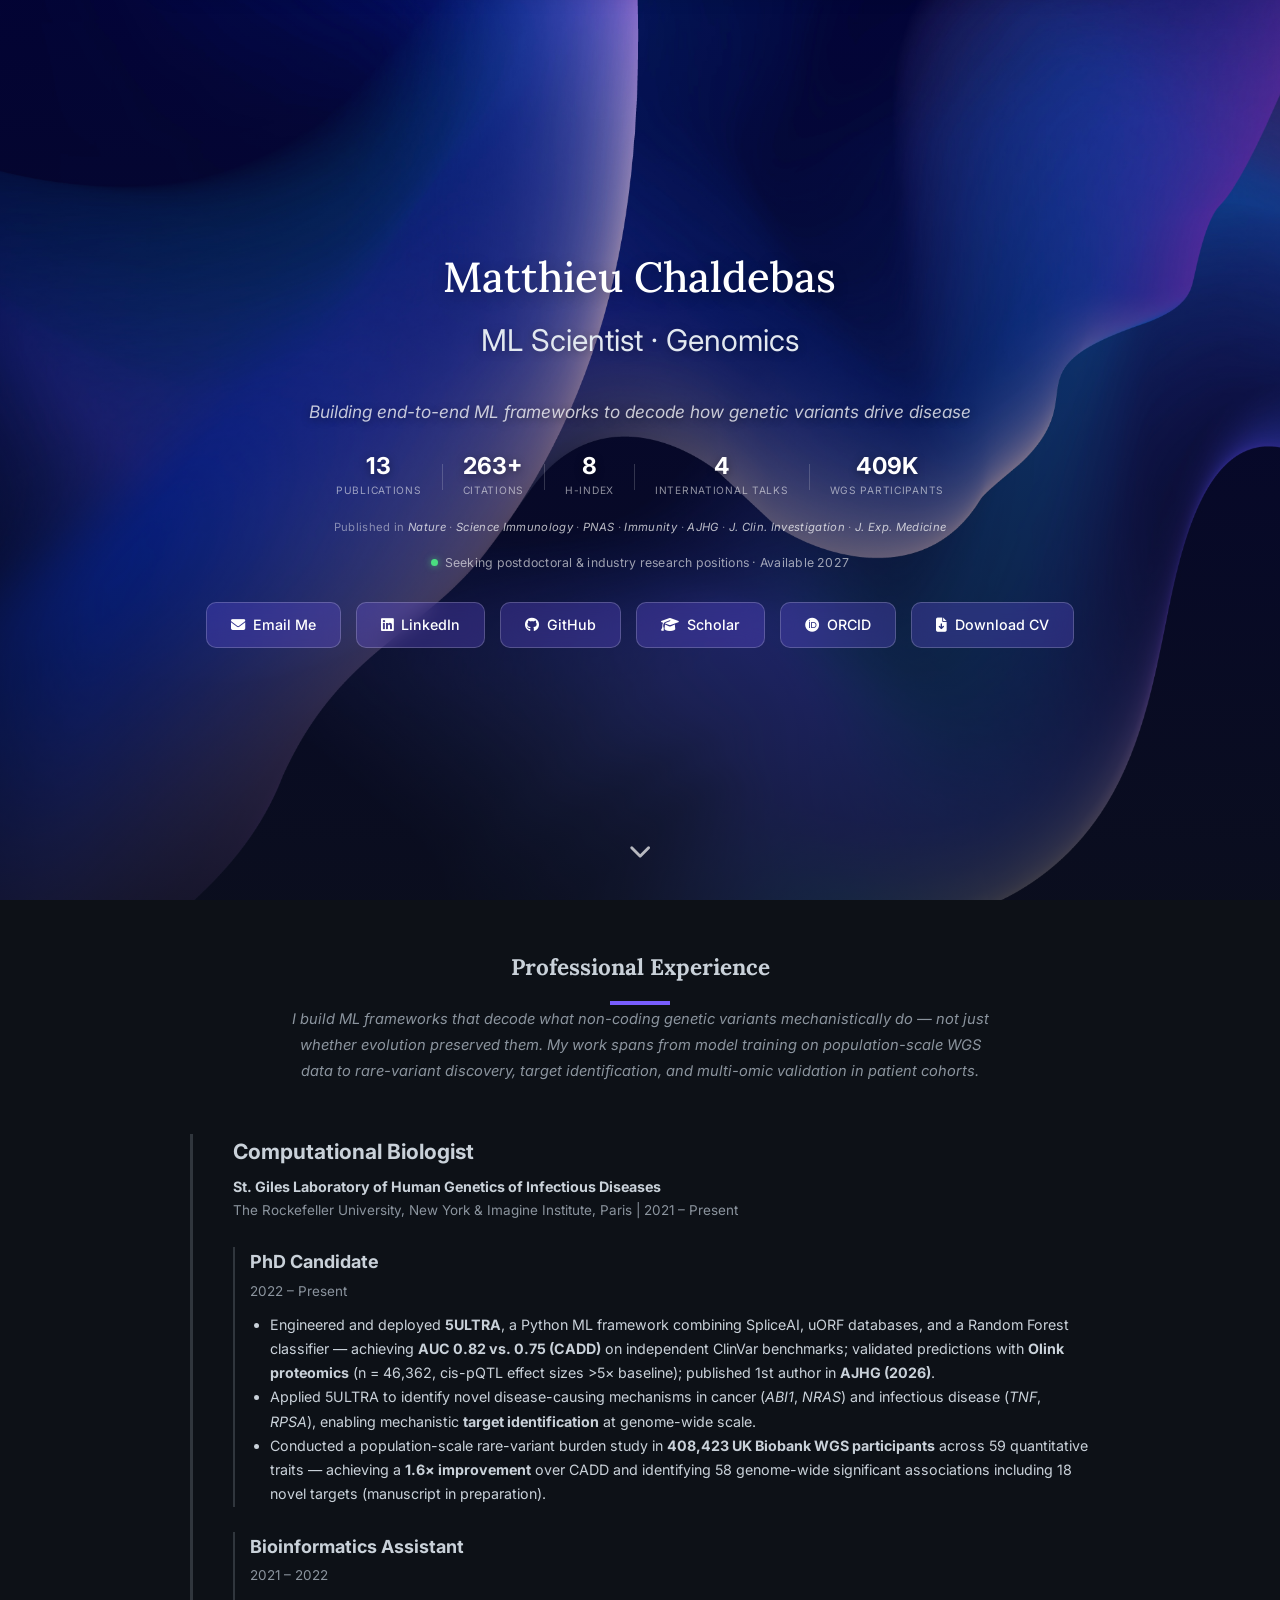
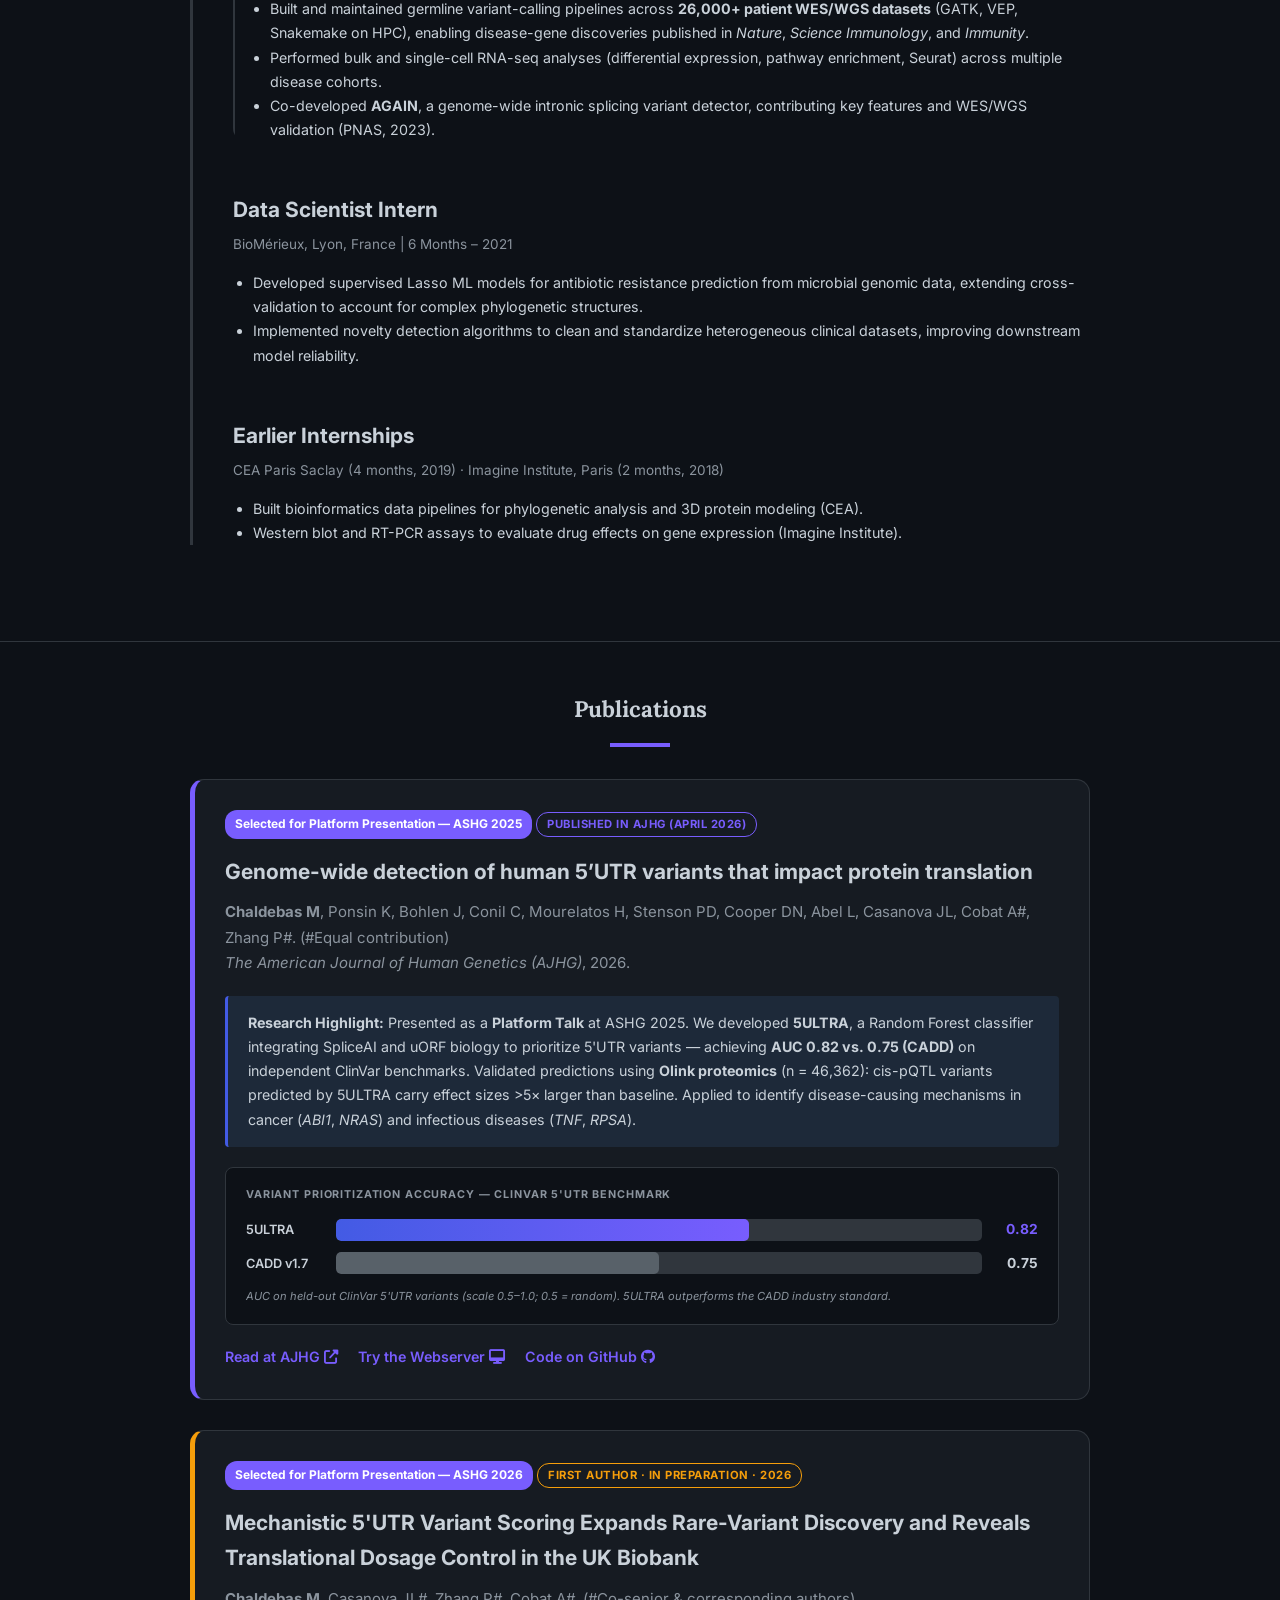
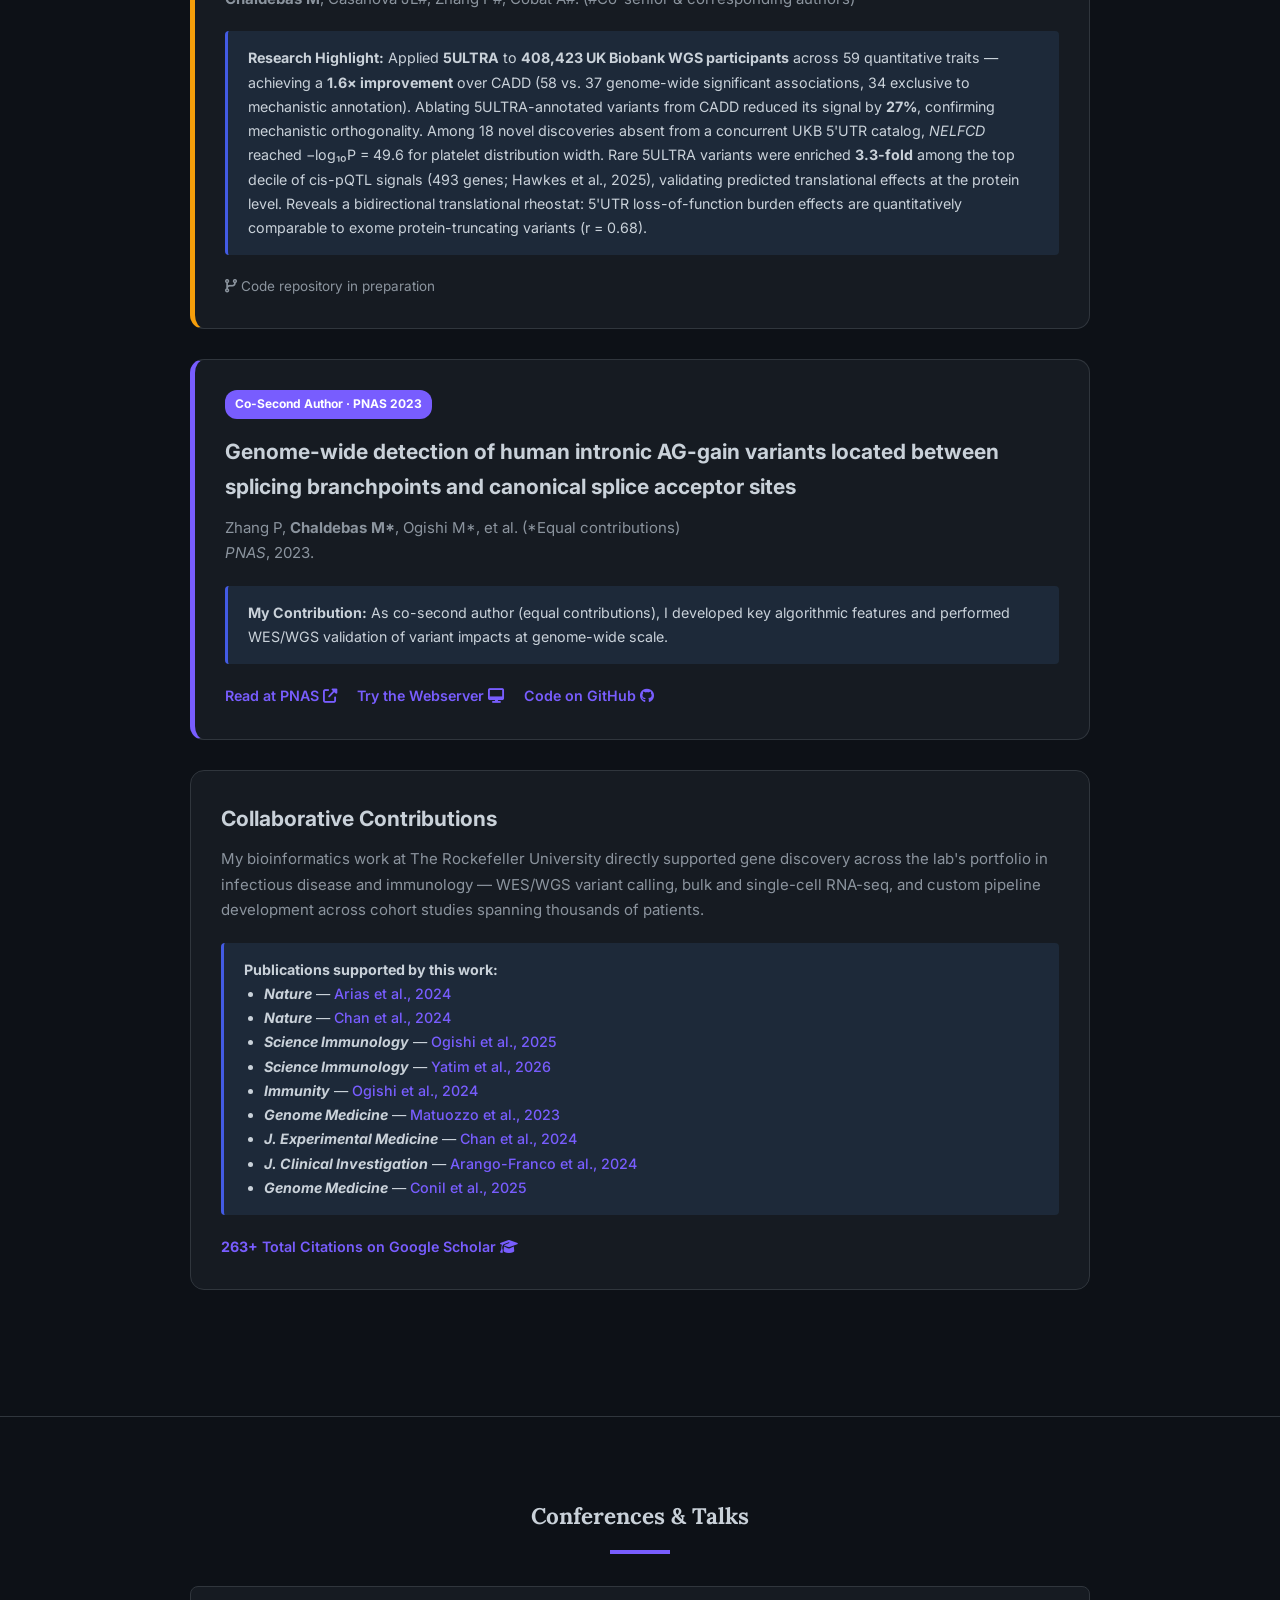
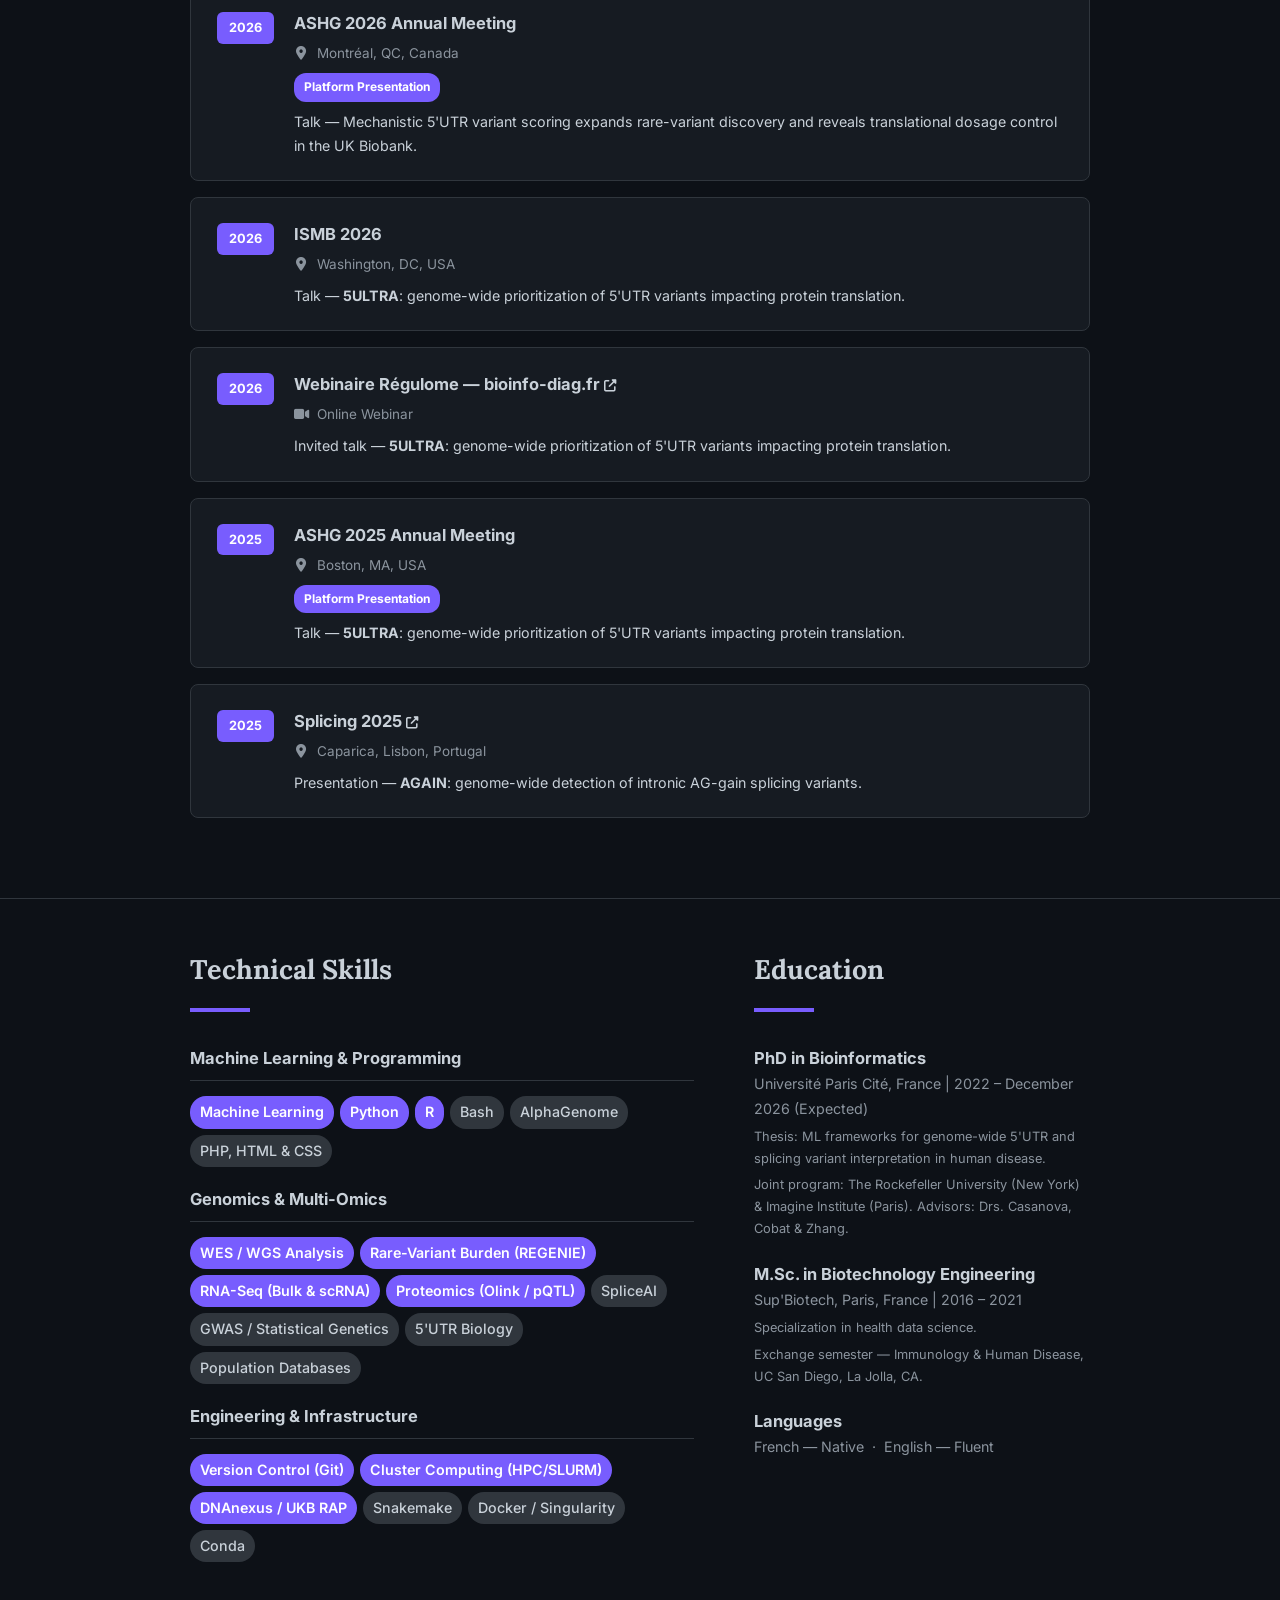
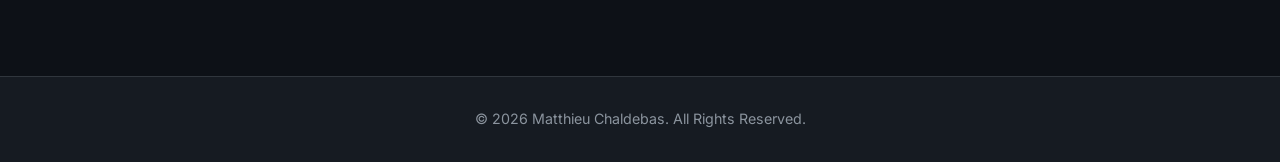
==== commit fe916e4e: "Add ASHG 2026 Montreal platform presentation for UKB burden study" ====
--- a/index.html
+++ b/index.html
@@ -404,8 +404,8 @@
 
             <!-- Featured Publication: UKB burden study (in preparation) -->
             <article class="publication-card featured in-prep fade-in">
-                <div class="publication-tag">First Author · Manuscript in Preparation</div>
-                <div class="publication-status-badge in-prep">In Preparation · 2026</div>
+                <div class="publication-tag">Selected for Platform Presentation — ASHG 2026</div>
+                <div class="publication-status-badge in-prep">First Author · In Preparation · 2026</div>
                 <h3>Mechanistic 5'UTR Variant Scoring Expands Rare-Variant Discovery and Reveals Translational Dosage Control in the UK Biobank</h3>
                 <p class="publication-meta">
                     <strong>Chaldebas M</strong>, Casanova JL#, Zhang P#, Cobat A#. (#Co-senior &amp; corresponding authors)
@@ -463,6 +463,17 @@
             <h2>Conferences & Talks</h2>
             <div class="congress-grid">
 
+                <!-- ASHG 2026 -->
+                <div class="congress-card fade-in">
+                    <div class="congress-year">2026</div>
+                    <div class="congress-content">
+                        <h3>ASHG 2026 Annual Meeting</h3>
+                        <p class="congress-meta"><i class="fas fa-map-marker-alt"></i> Montréal, QC, Canada</p>
+                        <div class="publication-tag">Platform Presentation</div>
+                        <p>Talk — Mechanistic 5'UTR variant scoring expands rare-variant discovery and reveals translational dosage control in the UK Biobank.</p>
+                    </div>
+                </div>
+
                 <!-- ISMB 2026 -->
                 <div class="congress-card fade-in">
                     <div class="congress-year">2026</div>
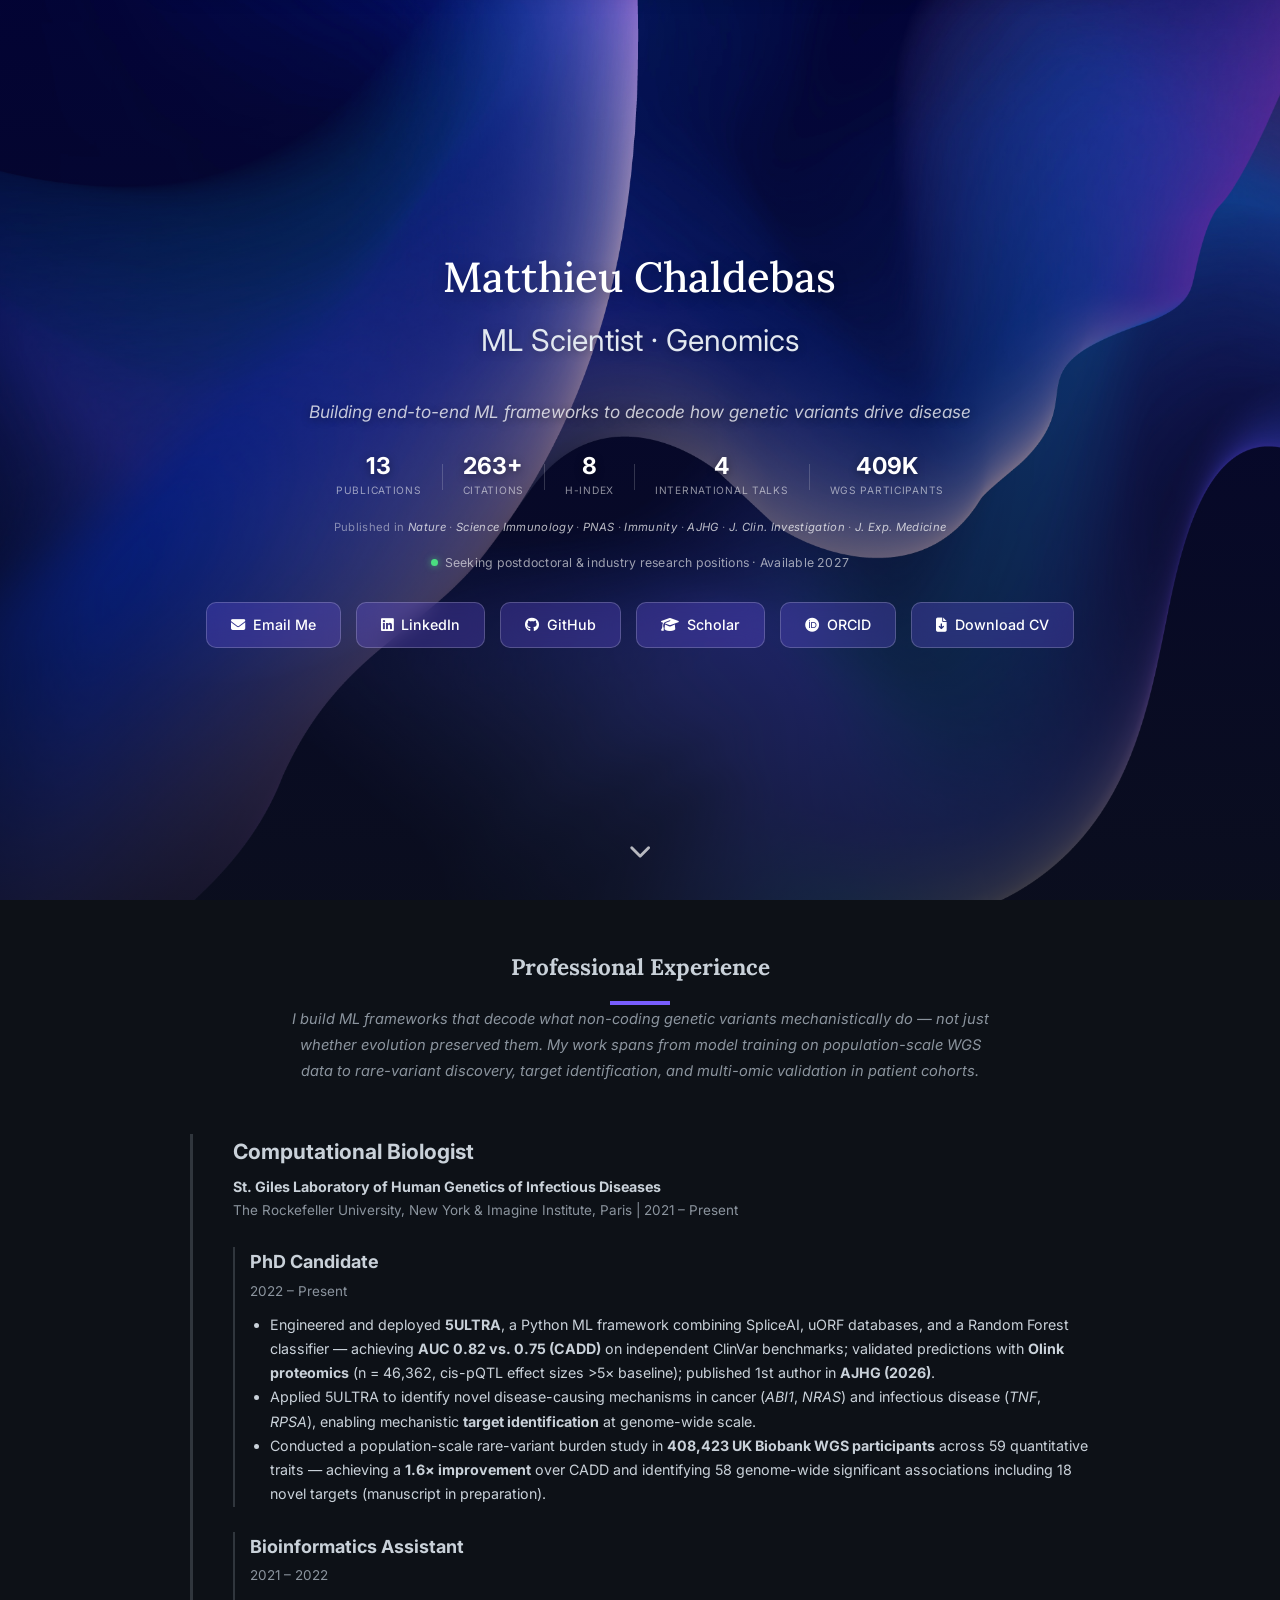
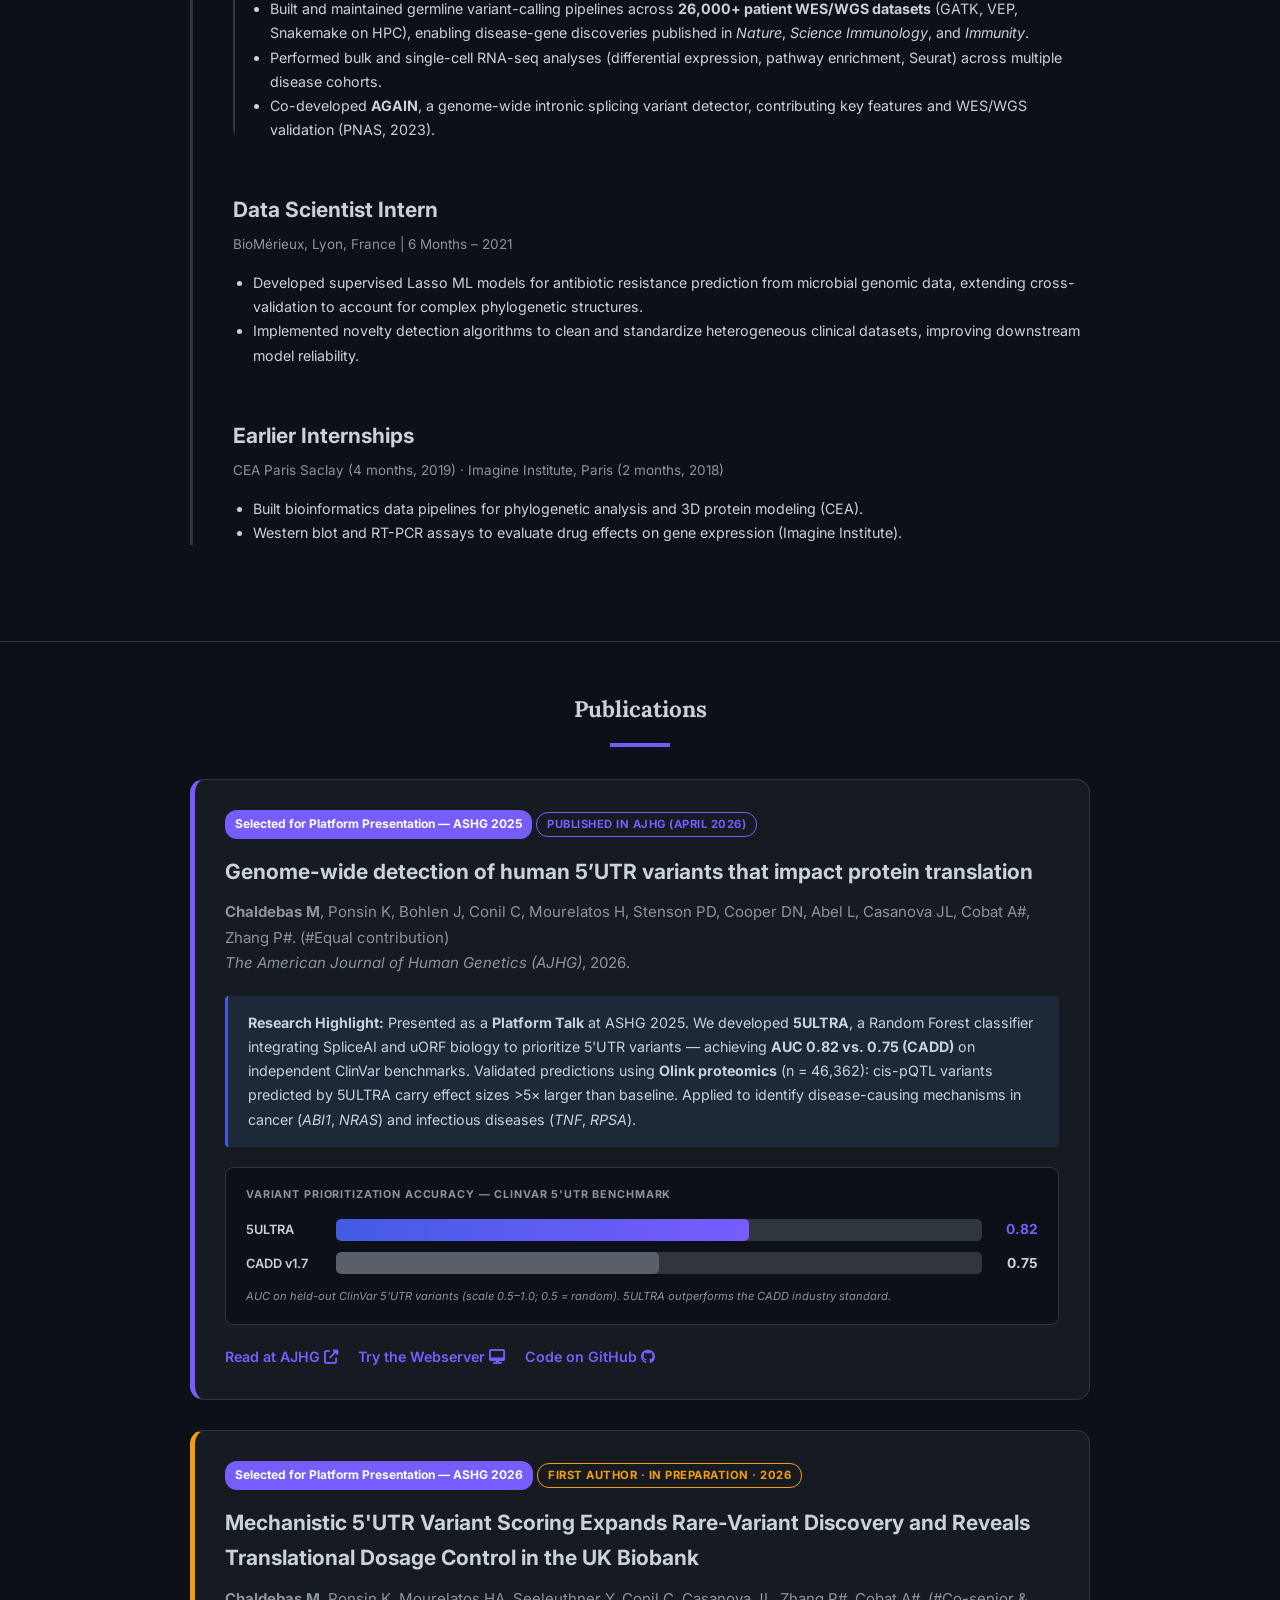
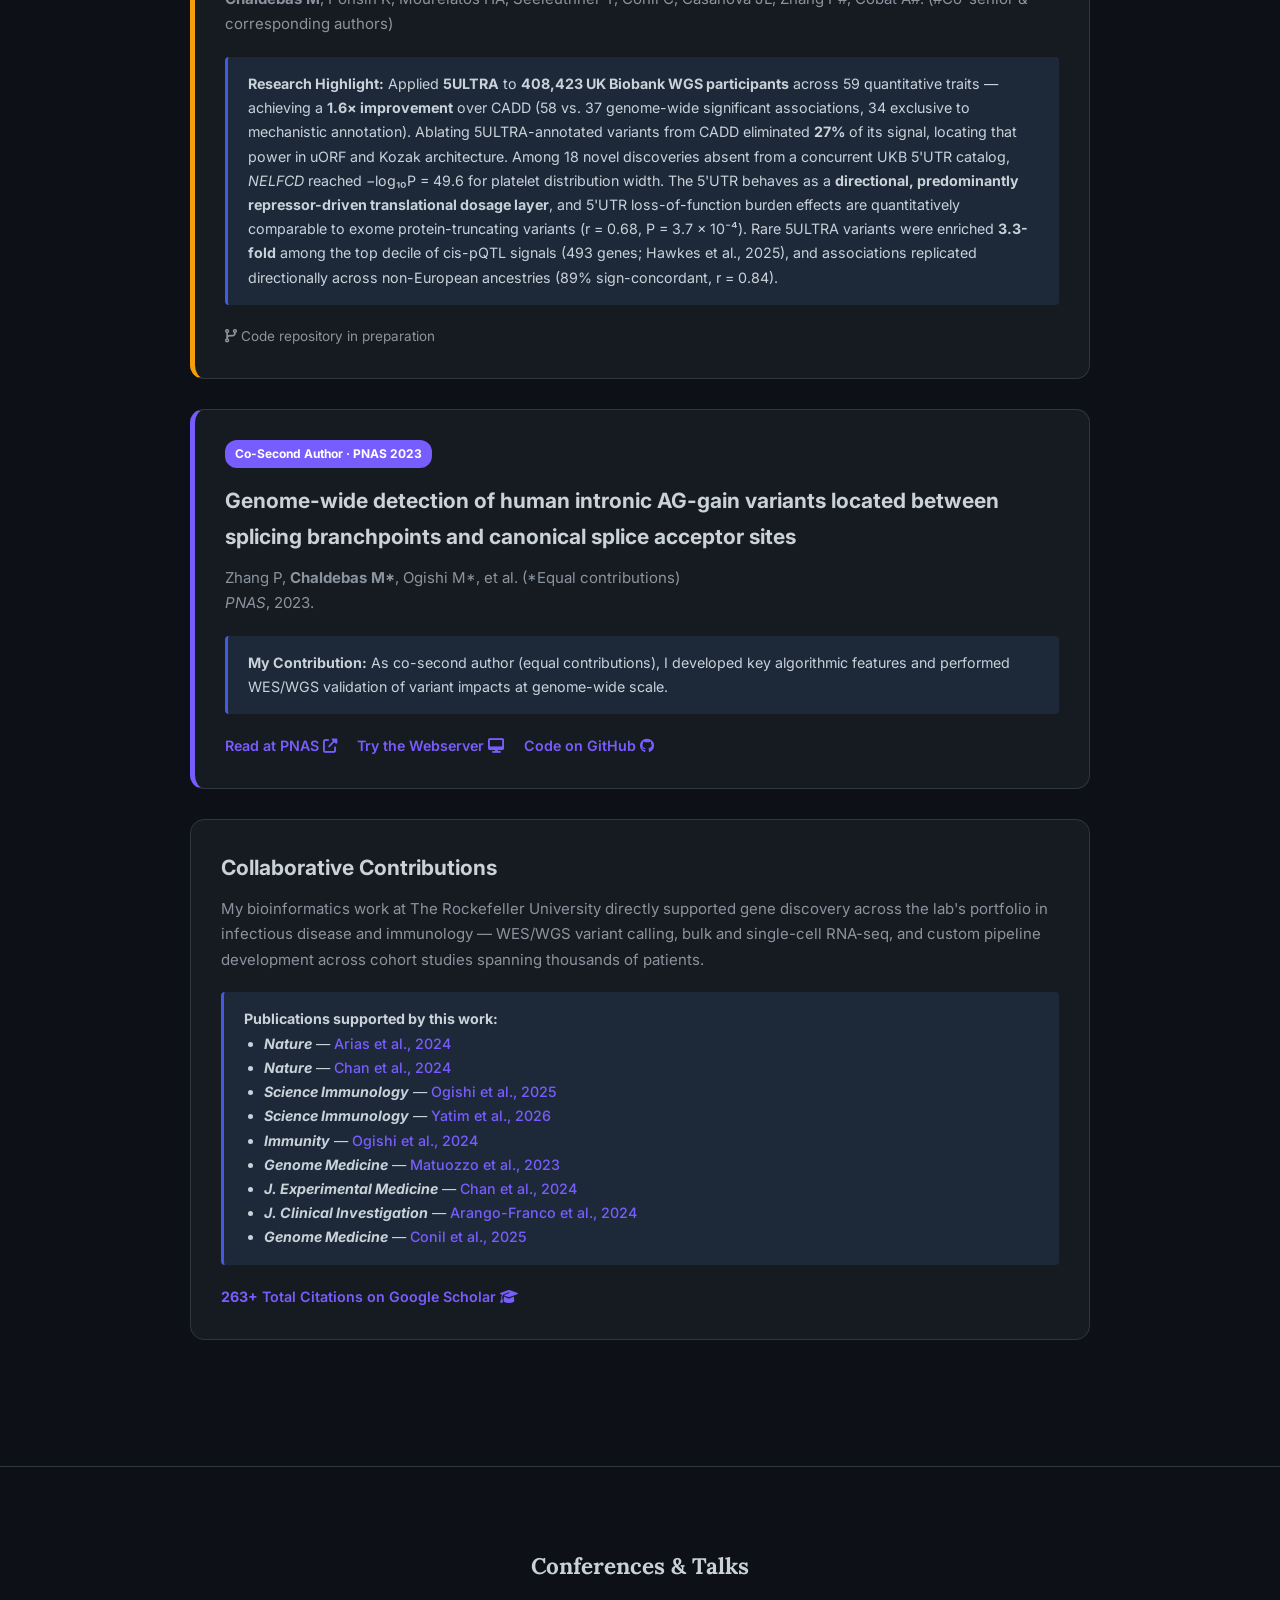
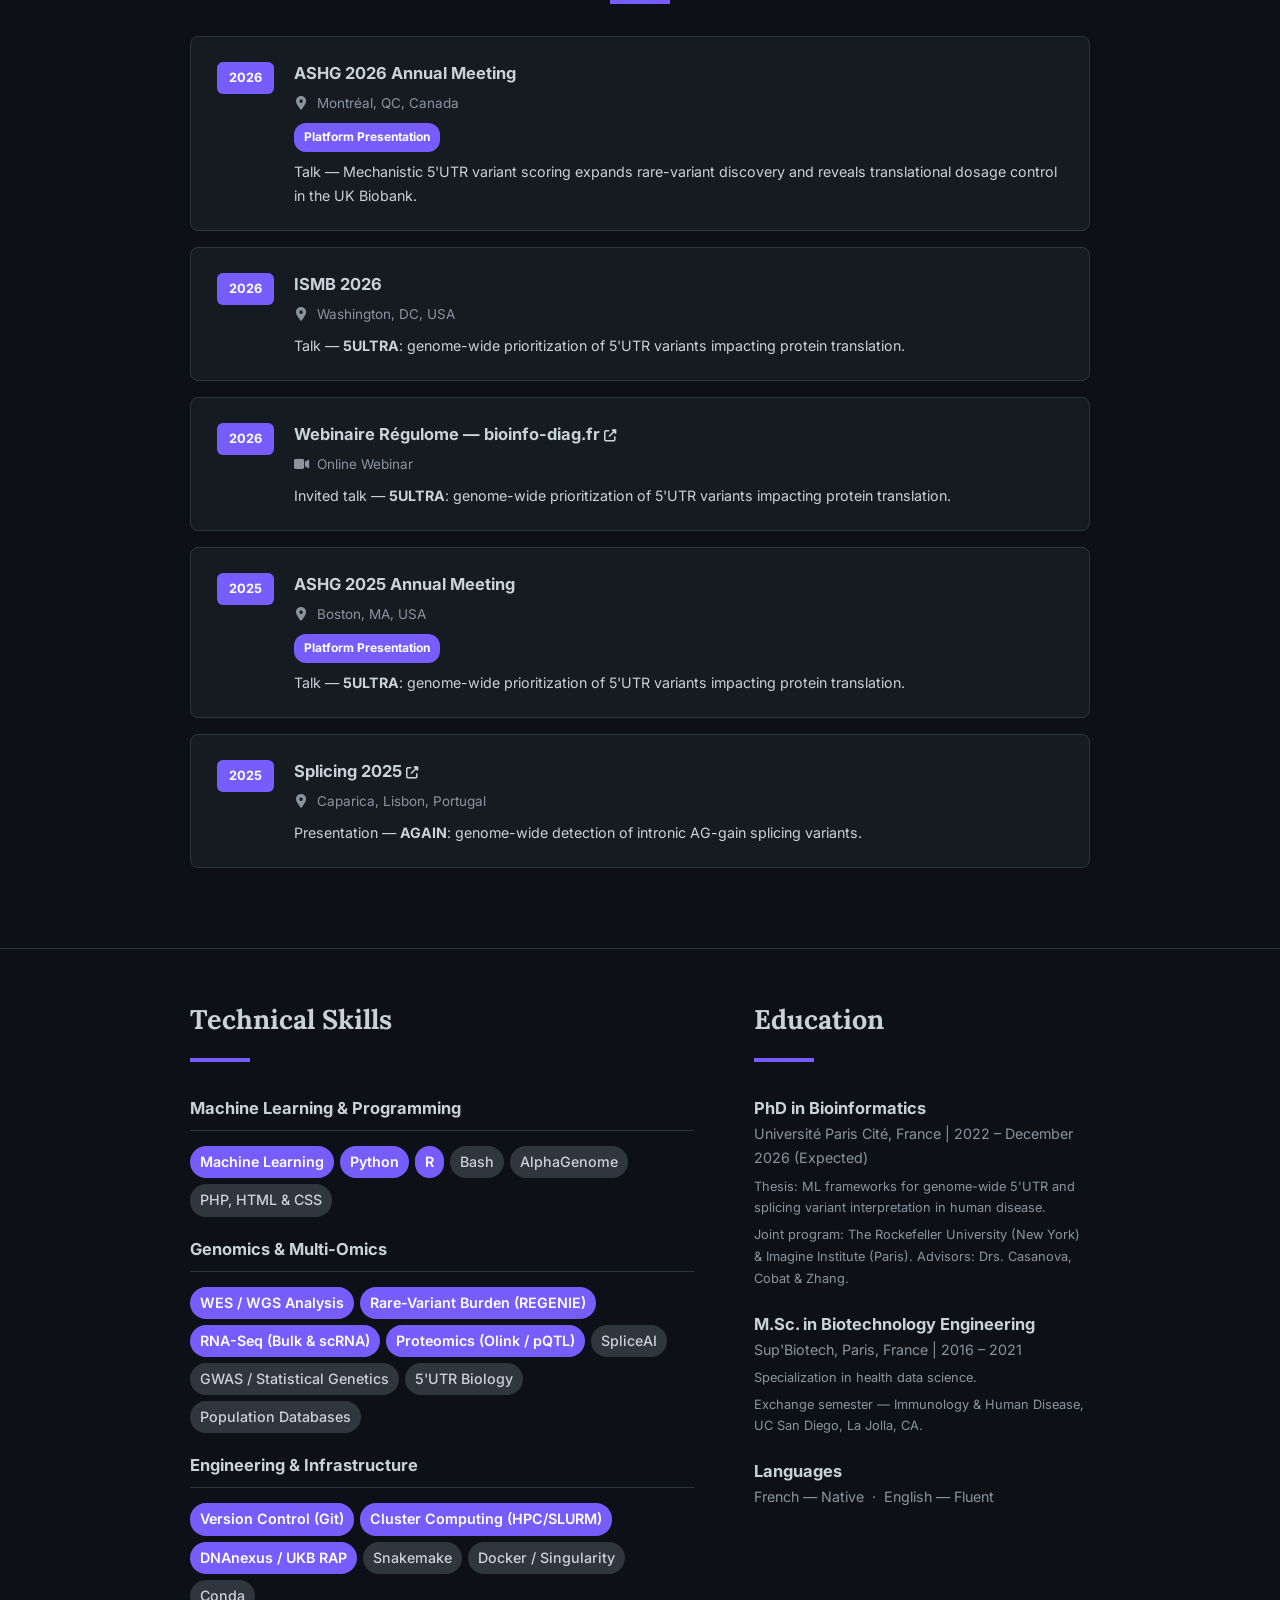
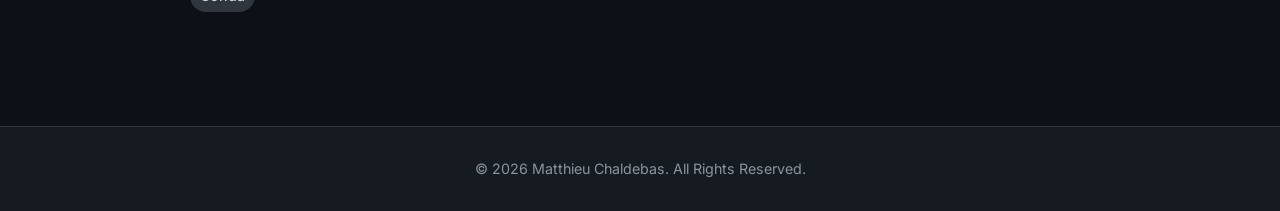
==== commit 3a54d029: "Update UKB burden paper section to manuscript v12.2 Update author list to full v12.2 lineup and refi" ====
--- a/index.html
+++ b/index.html
@@ -408,10 +408,10 @@
                 <div class="publication-status-badge in-prep">First Author · In Preparation · 2026</div>
                 <h3>Mechanistic 5'UTR Variant Scoring Expands Rare-Variant Discovery and Reveals Translational Dosage Control in the UK Biobank</h3>
                 <p class="publication-meta">
-                    <strong>Chaldebas M</strong>, Casanova JL#, Zhang P#, Cobat A#. (#Co-senior &amp; corresponding authors)
+                    <strong>Chaldebas M</strong>, Ponsin K, Mourelatos HA, Seeleuthner Y, Conil C, Casanova JL, Zhang P#, Cobat A#. (#Co-senior &amp; corresponding authors)
                 </p>
                 <div class="contribution-highlight">
-                    <p><strong>Research Highlight:</strong> Applied <strong>5ULTRA</strong> to <strong>408,423 UK Biobank WGS participants</strong> across 59 quantitative traits — achieving a <strong>1.6× improvement</strong> over CADD (58 vs. 37 genome-wide significant associations, 34 exclusive to mechanistic annotation). Ablating 5ULTRA-annotated variants from CADD reduced its signal by <strong>27%</strong>, confirming mechanistic orthogonality. Among 18 novel discoveries absent from a concurrent UKB 5'UTR catalog, <em>NELFCD</em> reached −log₁₀P = 49.6 for platelet distribution width. Rare 5ULTRA variants were enriched <strong>3.3-fold</strong> among the top decile of cis-pQTL signals (493 genes; Hawkes et al., 2025), validating predicted translational effects at the protein level. Reveals a bidirectional translational rheostat: 5'UTR loss-of-function burden effects are quantitatively comparable to exome protein-truncating variants (r = 0.68).</p>
+                    <p><strong>Research Highlight:</strong> Applied <strong>5ULTRA</strong> to <strong>408,423 UK Biobank WGS participants</strong> across 59 quantitative traits — achieving a <strong>1.6× improvement</strong> over CADD (58 vs. 37 genome-wide significant associations, 34 exclusive to mechanistic annotation). Ablating 5ULTRA-annotated variants from CADD eliminated <strong>27%</strong> of its signal, locating that power in uORF and Kozak architecture. Among 18 novel discoveries absent from a concurrent UKB 5'UTR catalog, <em>NELFCD</em> reached −log₁₀P = 49.6 for platelet distribution width. The 5'UTR behaves as a <strong>directional, predominantly repressor-driven translational dosage layer</strong>, and 5'UTR loss-of-function burden effects are quantitatively comparable to exome protein-truncating variants (r = 0.68, P = 3.7 × 10⁻⁴). Rare 5ULTRA variants were enriched <strong>3.3-fold</strong> among the top decile of cis-pQTL signals (493 genes; Hawkes et al., 2025), and associations replicated directionally across non-European ancestries (89% sign-concordant, r = 0.84).</p>
                 </div>
                 <div class="publication-links">
                     <span style="color: var(--current-text-light); font-size: 0.9rem;"><i class="fas fa-code-branch"></i> Code repository in preparation</span>
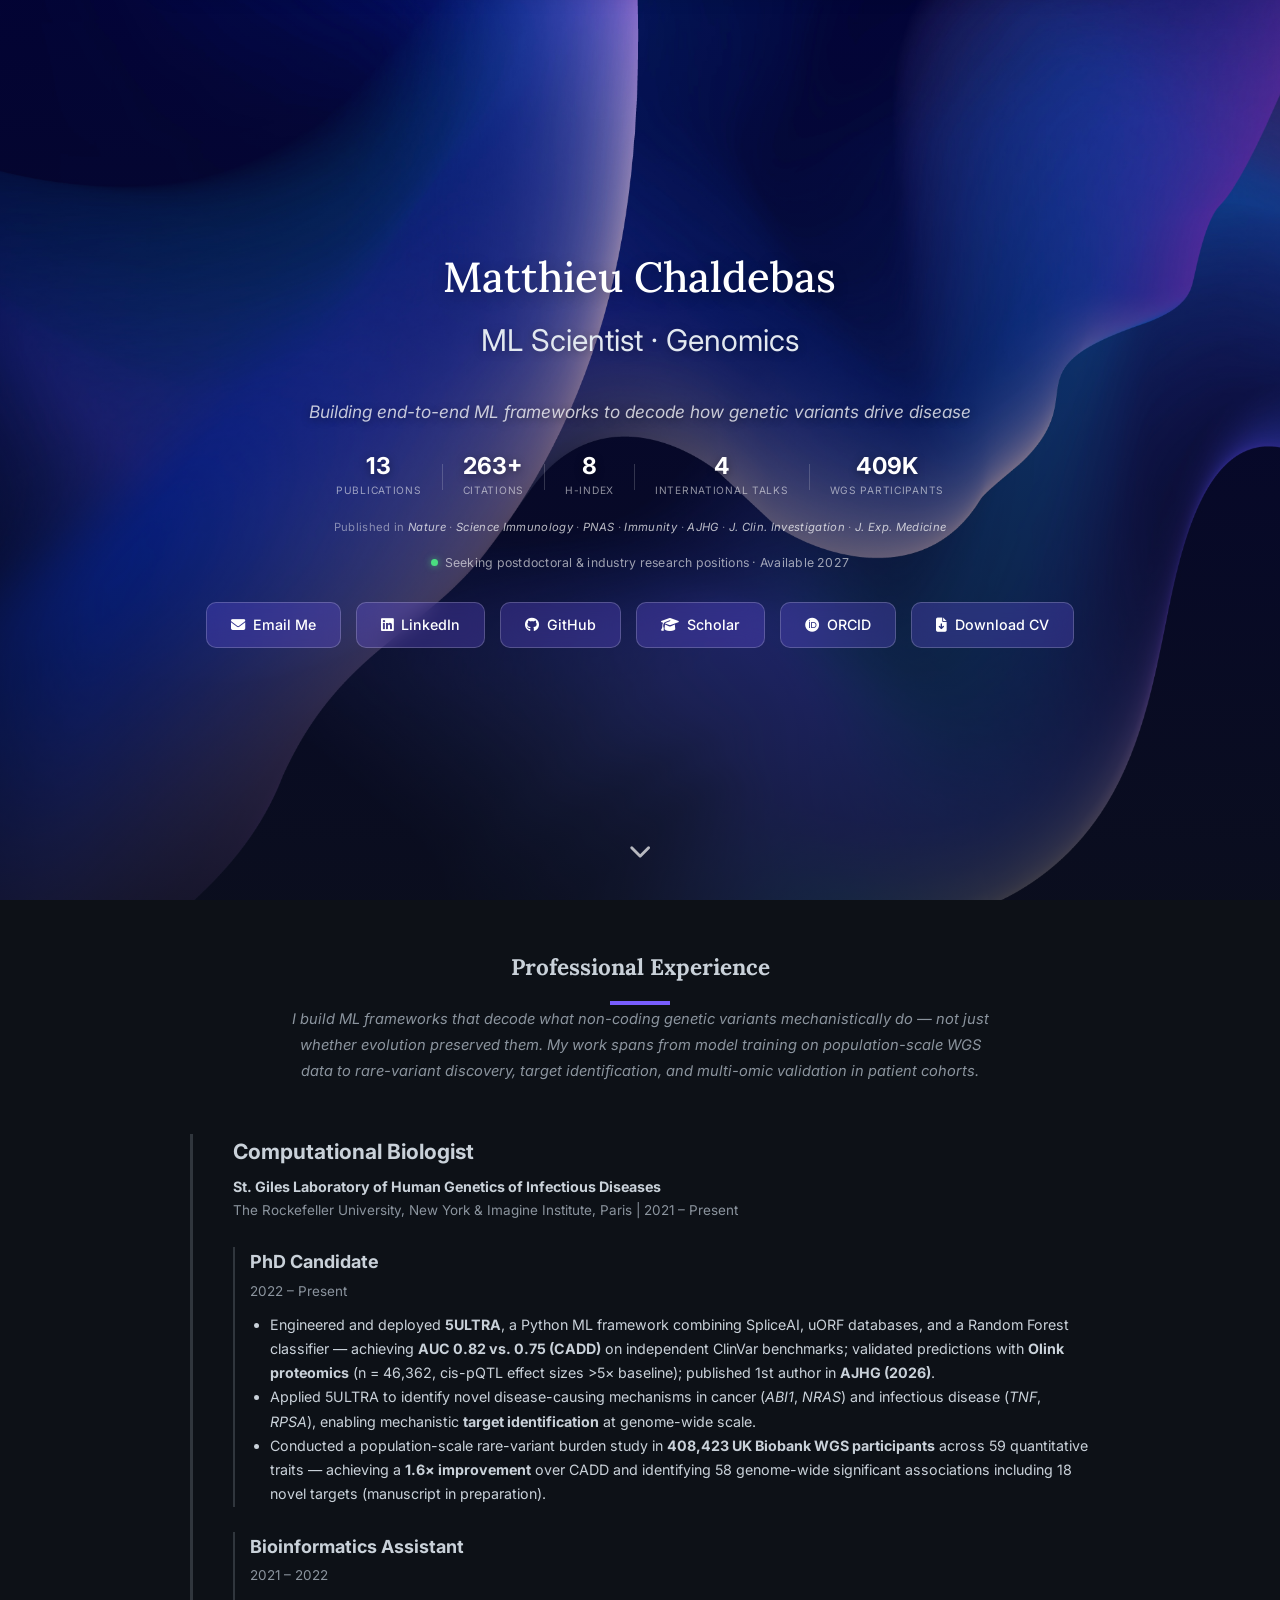
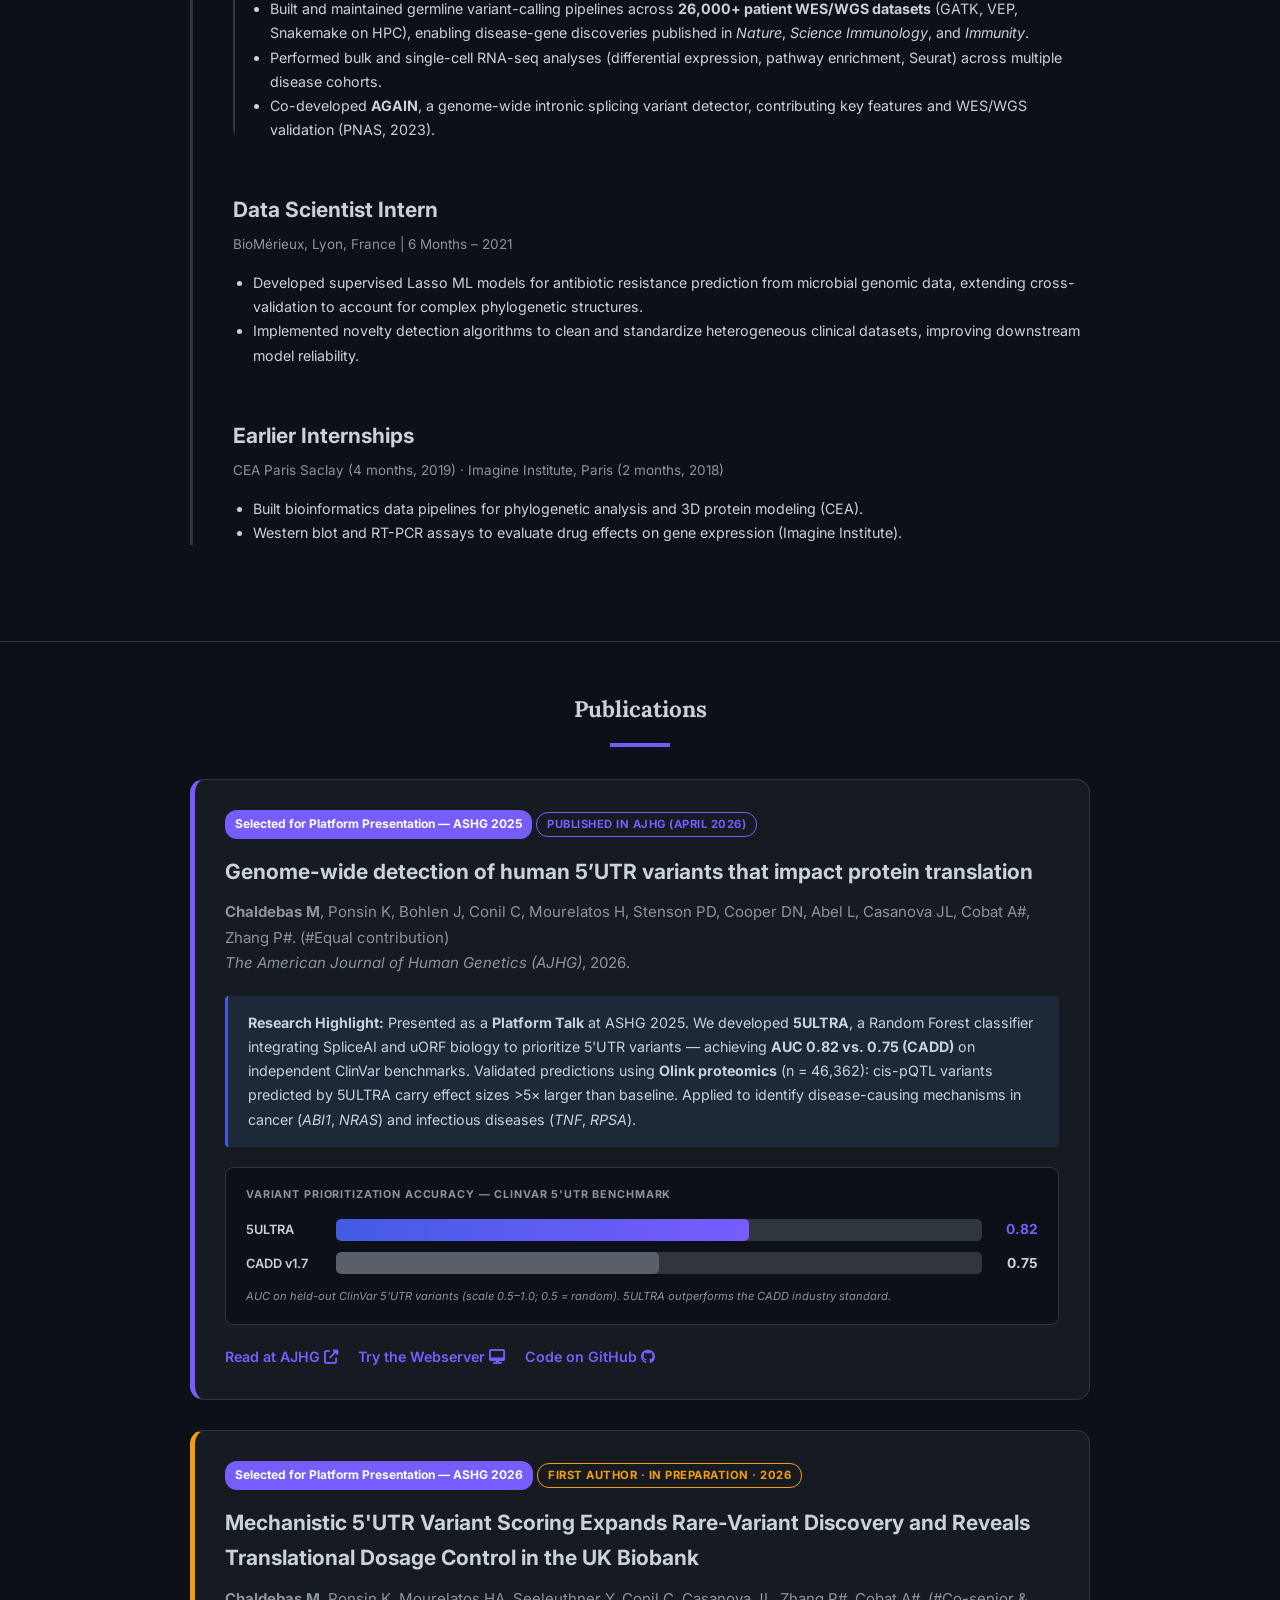
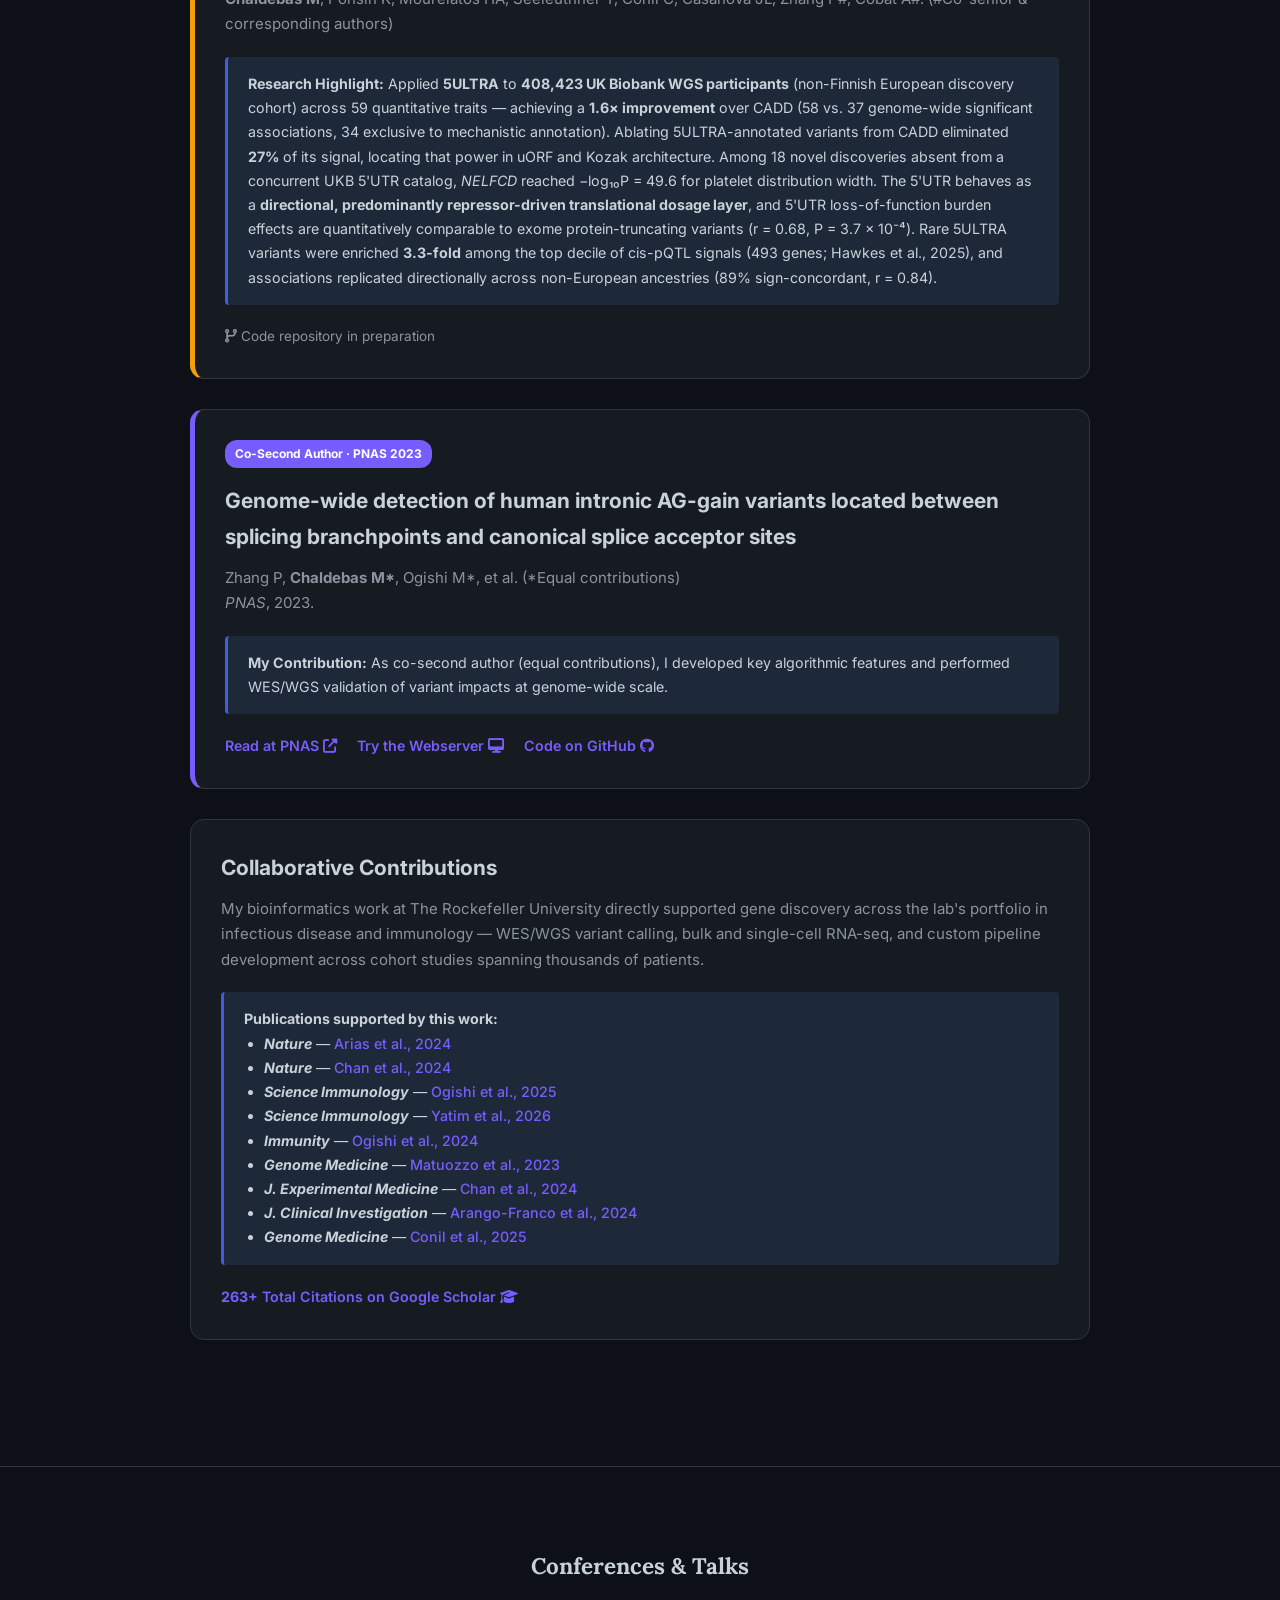
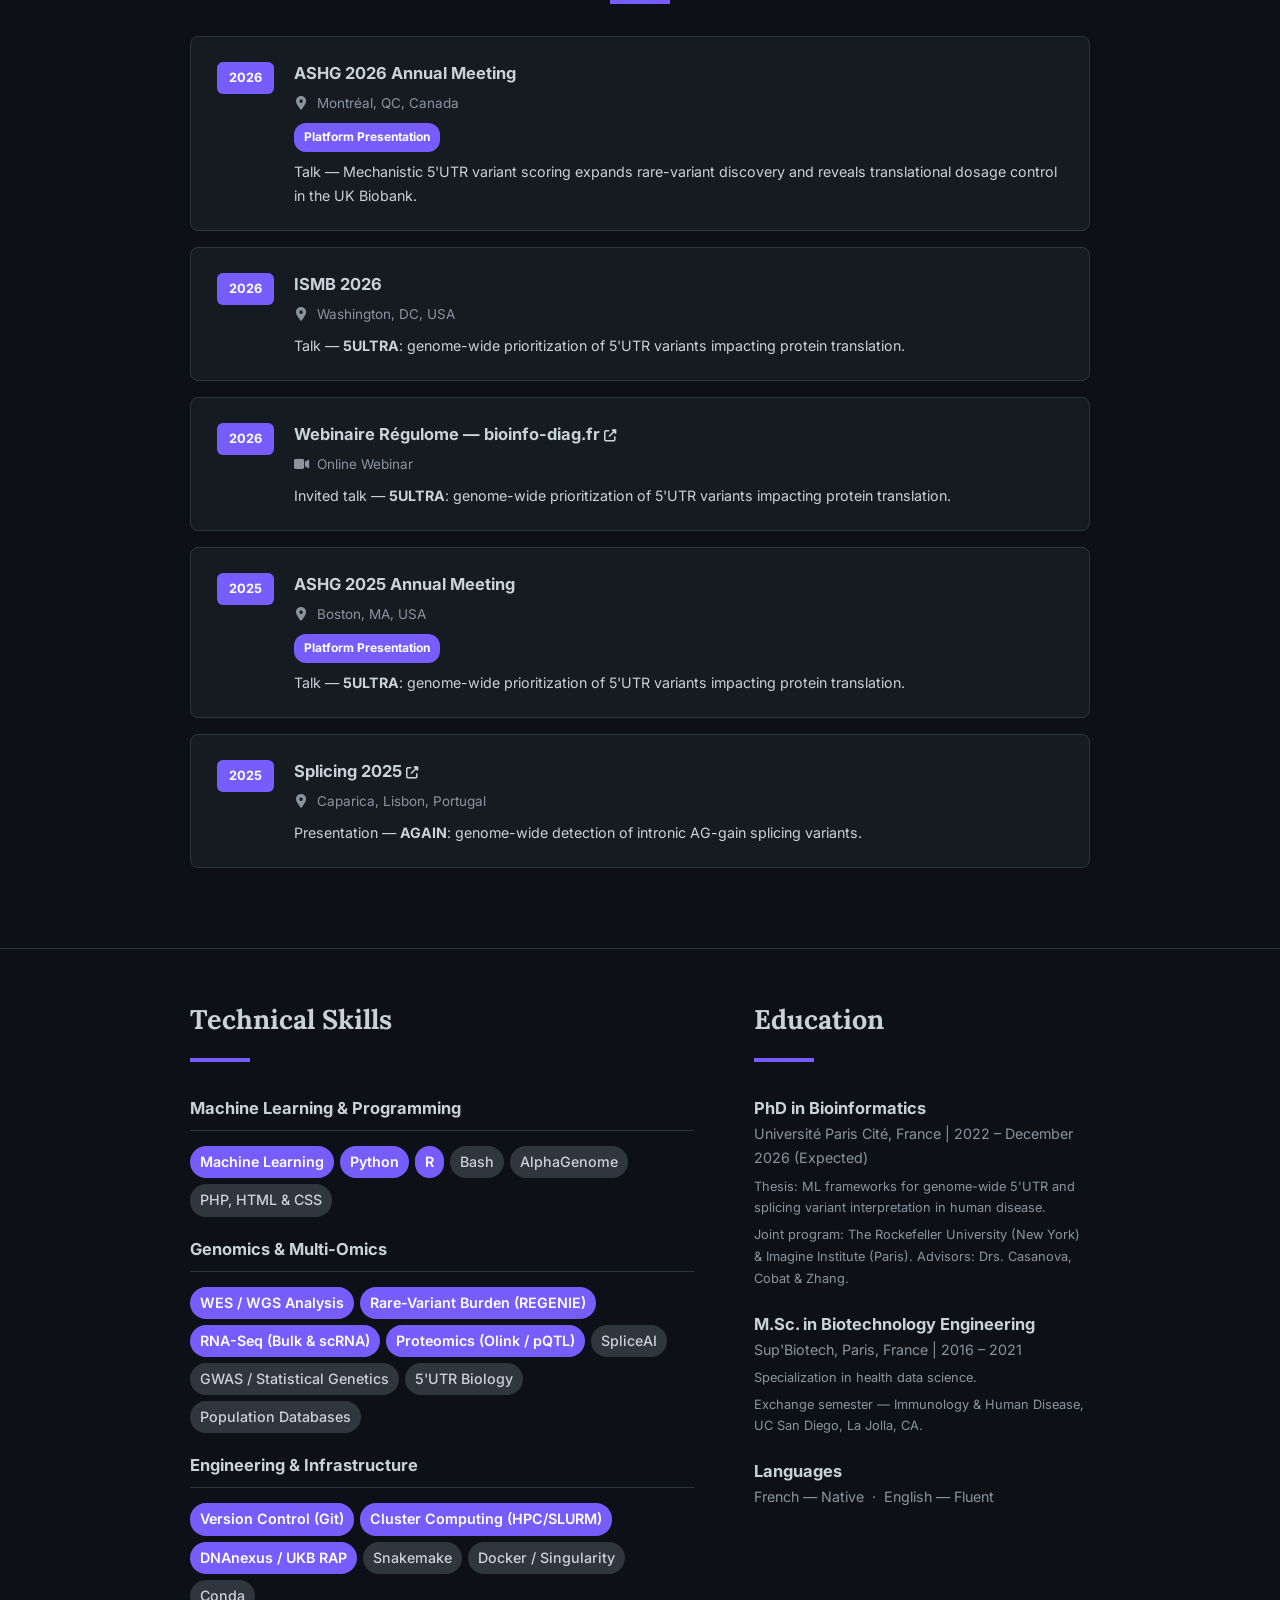
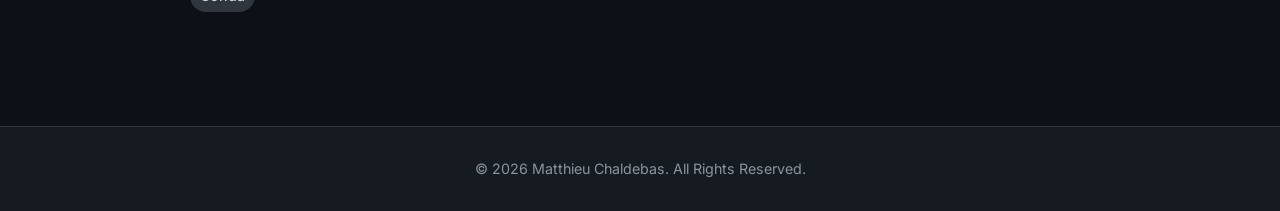
==== commit e3105890: "Clarify NFE discovery cohort vs cross-ancestry replication on UKB card" ====
--- a/index.html
+++ b/index.html
@@ -411,7 +411,7 @@
                     <strong>Chaldebas M</strong>, Ponsin K, Mourelatos HA, Seeleuthner Y, Conil C, Casanova JL, Zhang P#, Cobat A#. (#Co-senior &amp; corresponding authors)
                 </p>
                 <div class="contribution-highlight">
-                    <p><strong>Research Highlight:</strong> Applied <strong>5ULTRA</strong> to <strong>408,423 UK Biobank WGS participants</strong> across 59 quantitative traits — achieving a <strong>1.6× improvement</strong> over CADD (58 vs. 37 genome-wide significant associations, 34 exclusive to mechanistic annotation). Ablating 5ULTRA-annotated variants from CADD eliminated <strong>27%</strong> of its signal, locating that power in uORF and Kozak architecture. Among 18 novel discoveries absent from a concurrent UKB 5'UTR catalog, <em>NELFCD</em> reached −log₁₀P = 49.6 for platelet distribution width. The 5'UTR behaves as a <strong>directional, predominantly repressor-driven translational dosage layer</strong>, and 5'UTR loss-of-function burden effects are quantitatively comparable to exome protein-truncating variants (r = 0.68, P = 3.7 × 10⁻⁴). Rare 5ULTRA variants were enriched <strong>3.3-fold</strong> among the top decile of cis-pQTL signals (493 genes; Hawkes et al., 2025), and associations replicated directionally across non-European ancestries (89% sign-concordant, r = 0.84).</p>
+                    <p><strong>Research Highlight:</strong> Applied <strong>5ULTRA</strong> to <strong>408,423 UK Biobank WGS participants</strong> (non-Finnish European discovery cohort) across 59 quantitative traits — achieving a <strong>1.6× improvement</strong> over CADD (58 vs. 37 genome-wide significant associations, 34 exclusive to mechanistic annotation). Ablating 5ULTRA-annotated variants from CADD eliminated <strong>27%</strong> of its signal, locating that power in uORF and Kozak architecture. Among 18 novel discoveries absent from a concurrent UKB 5'UTR catalog, <em>NELFCD</em> reached −log₁₀P = 49.6 for platelet distribution width. The 5'UTR behaves as a <strong>directional, predominantly repressor-driven translational dosage layer</strong>, and 5'UTR loss-of-function burden effects are quantitatively comparable to exome protein-truncating variants (r = 0.68, P = 3.7 × 10⁻⁴). Rare 5ULTRA variants were enriched <strong>3.3-fold</strong> among the top decile of cis-pQTL signals (493 genes; Hawkes et al., 2025), and associations replicated directionally across non-European ancestries (89% sign-concordant, r = 0.84).</p>
                 </div>
                 <div class="publication-links">
                     <span style="color: var(--current-text-light); font-size: 0.9rem;"><i class="fas fa-code-branch"></i> Code repository in preparation</span>
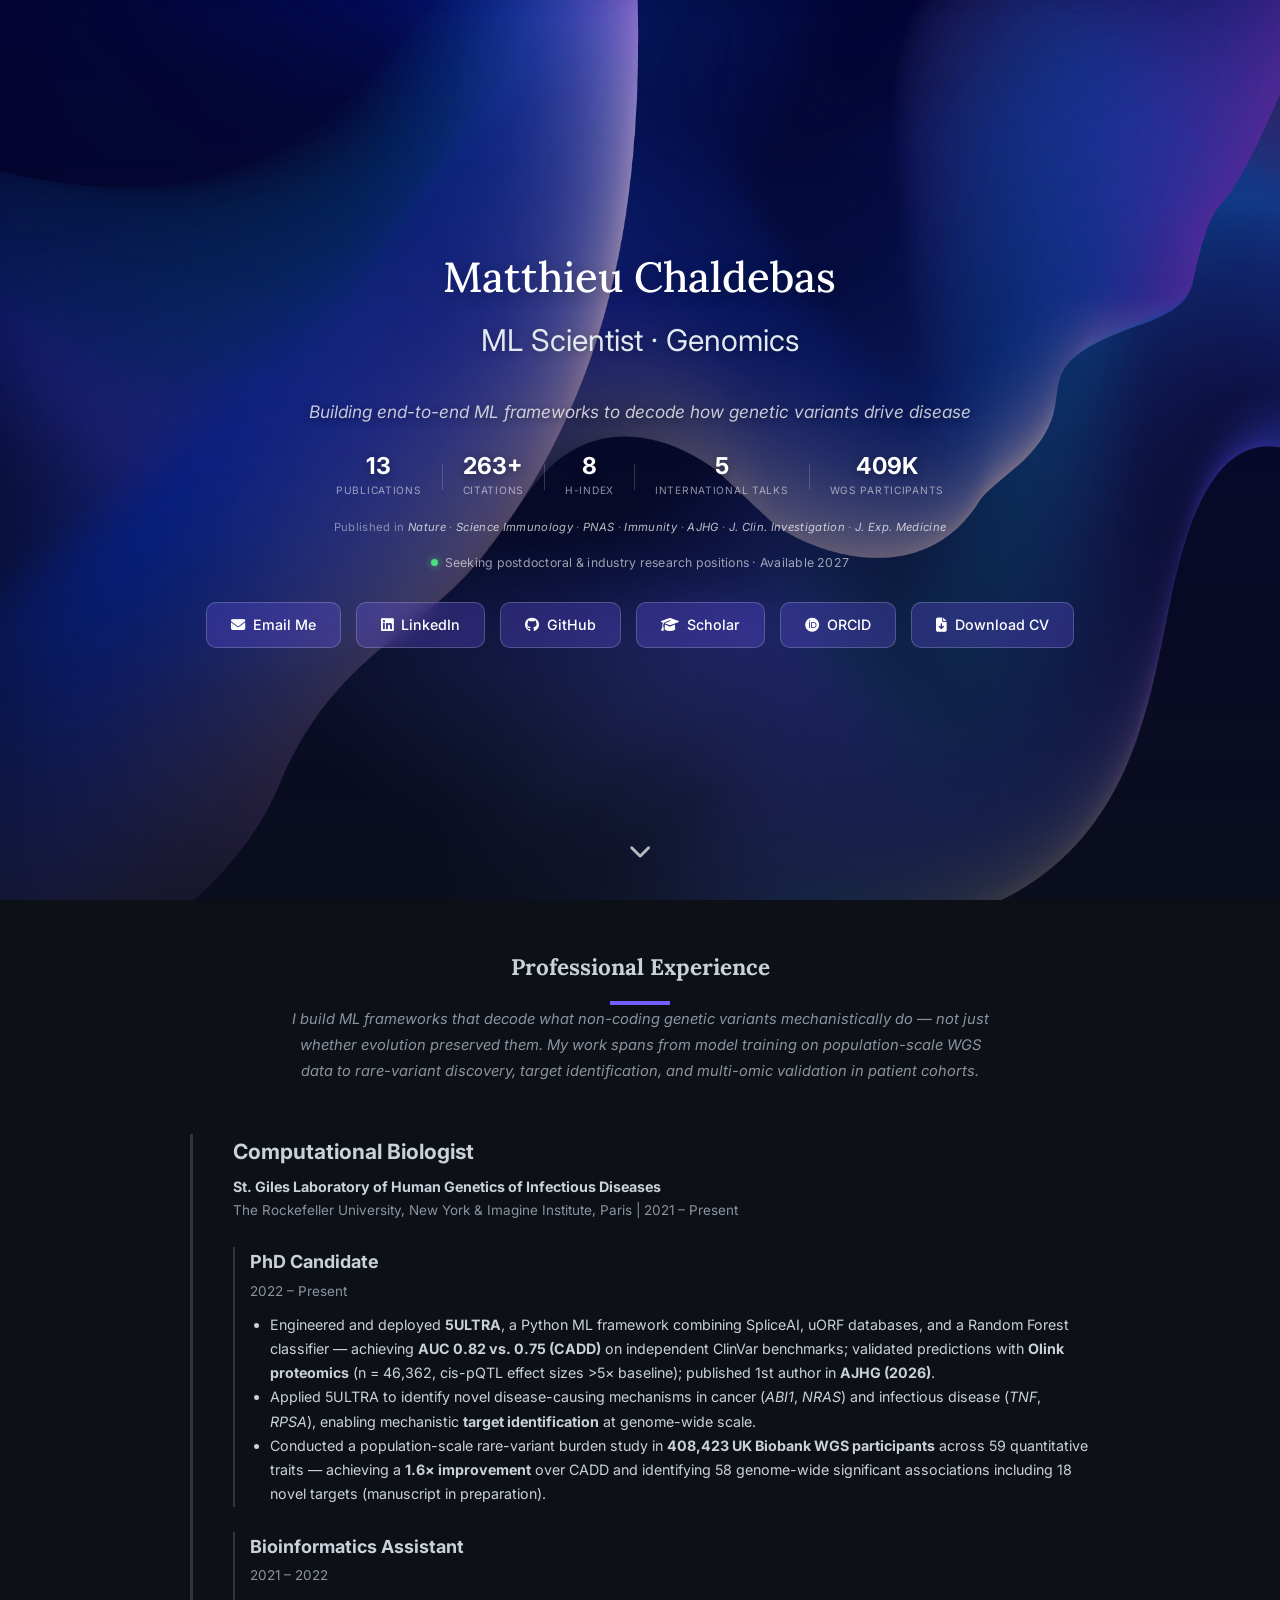
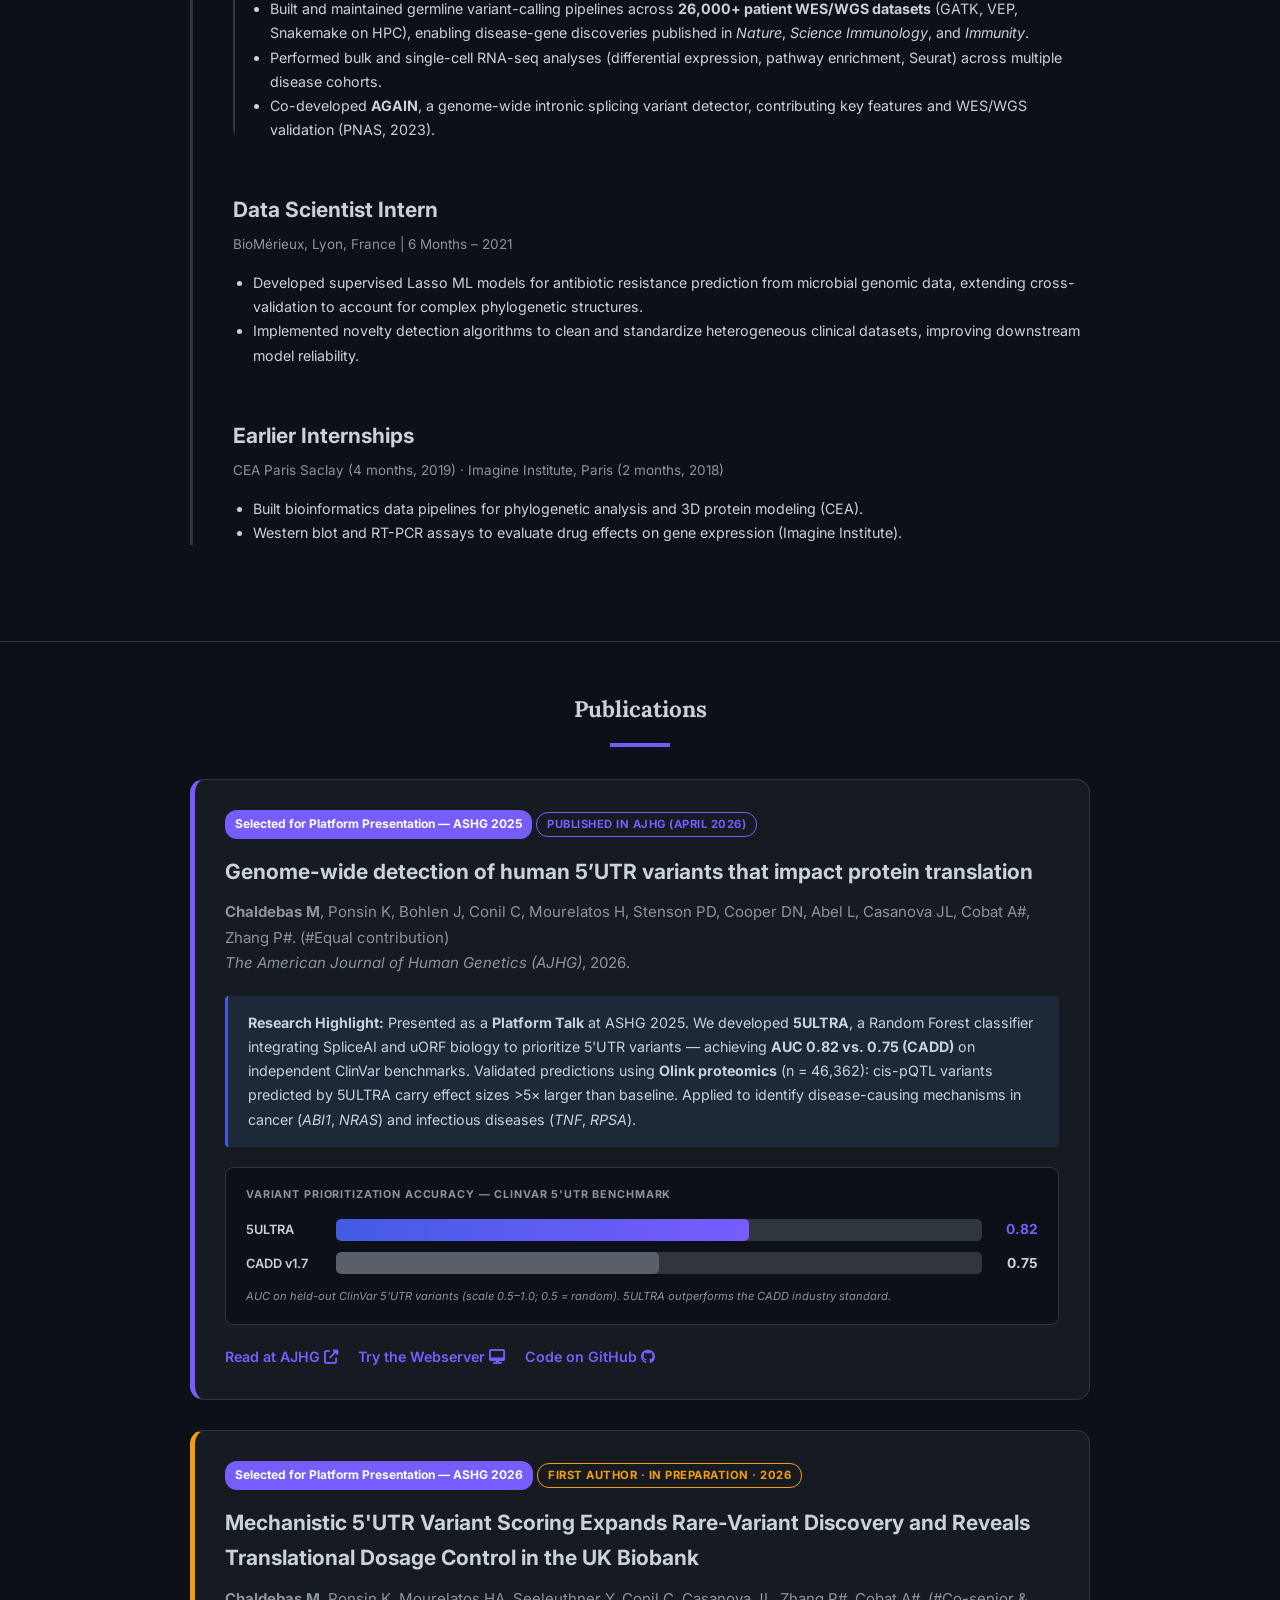
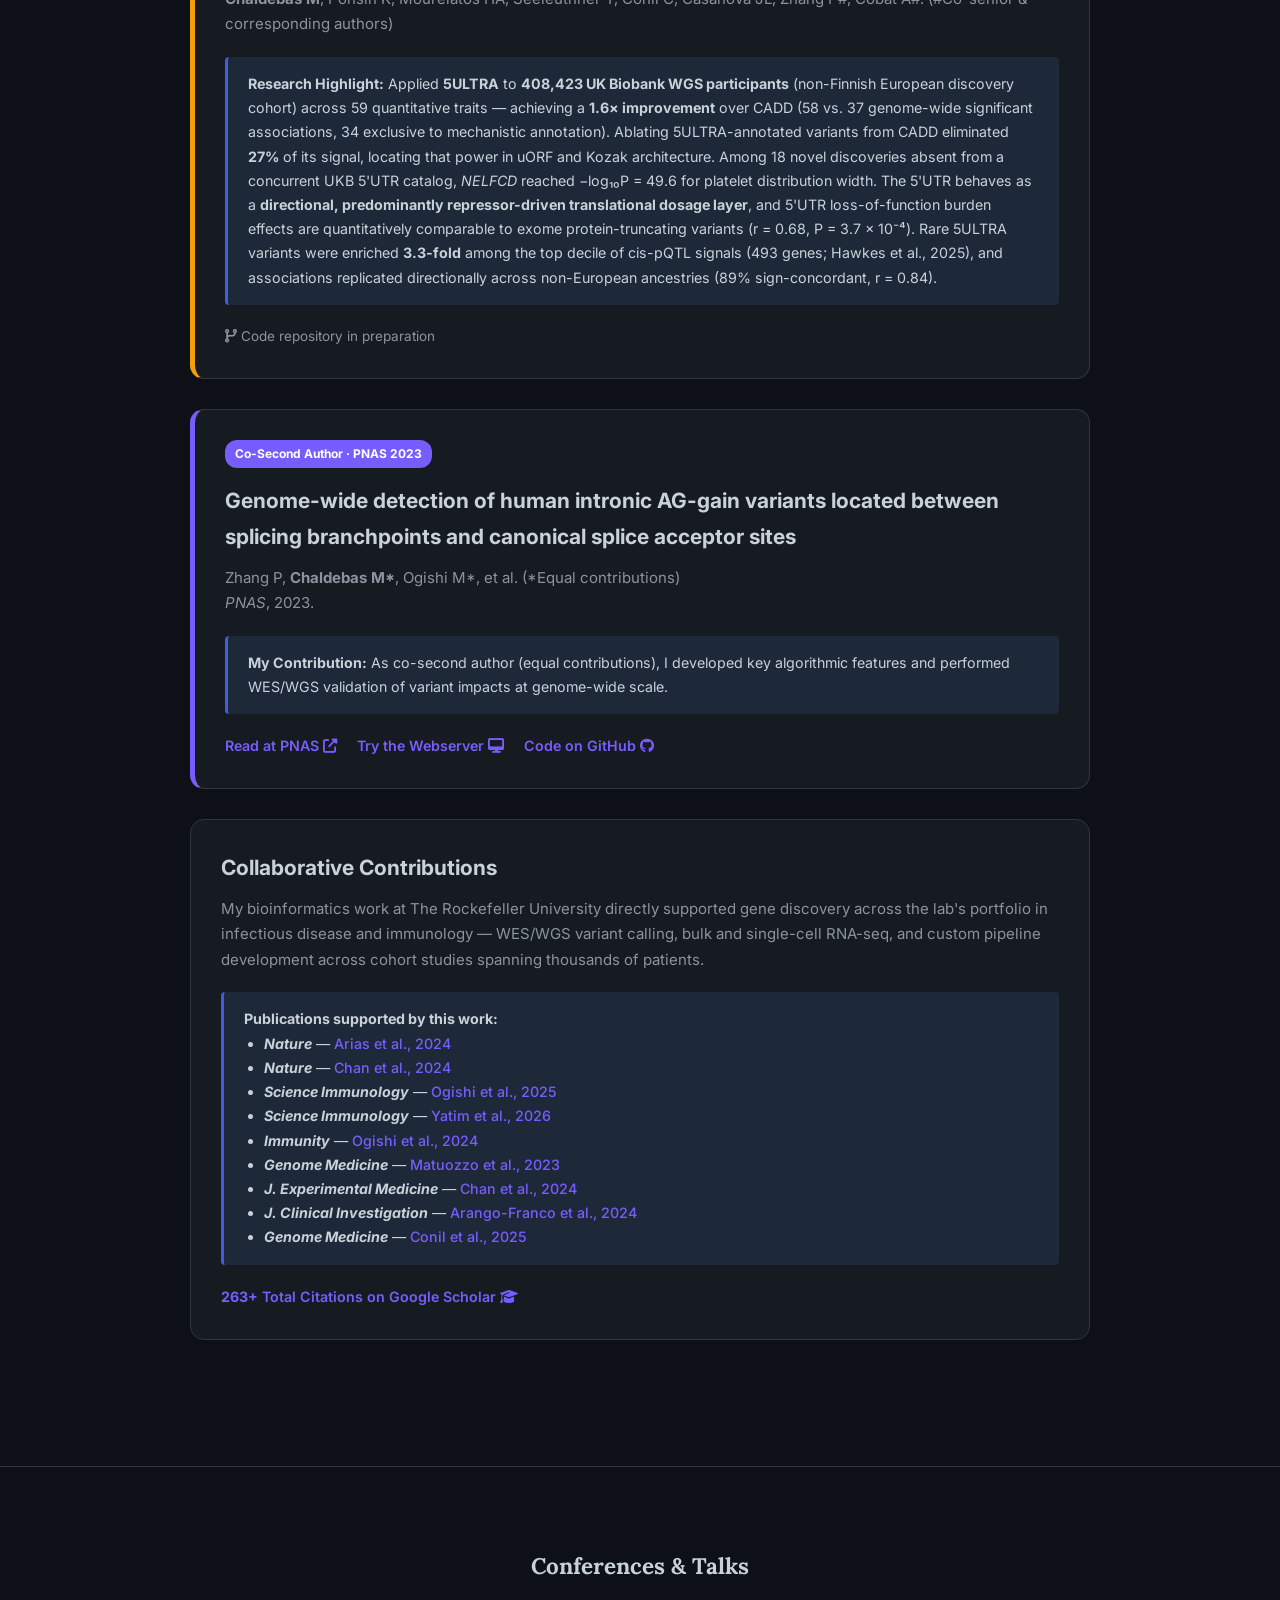
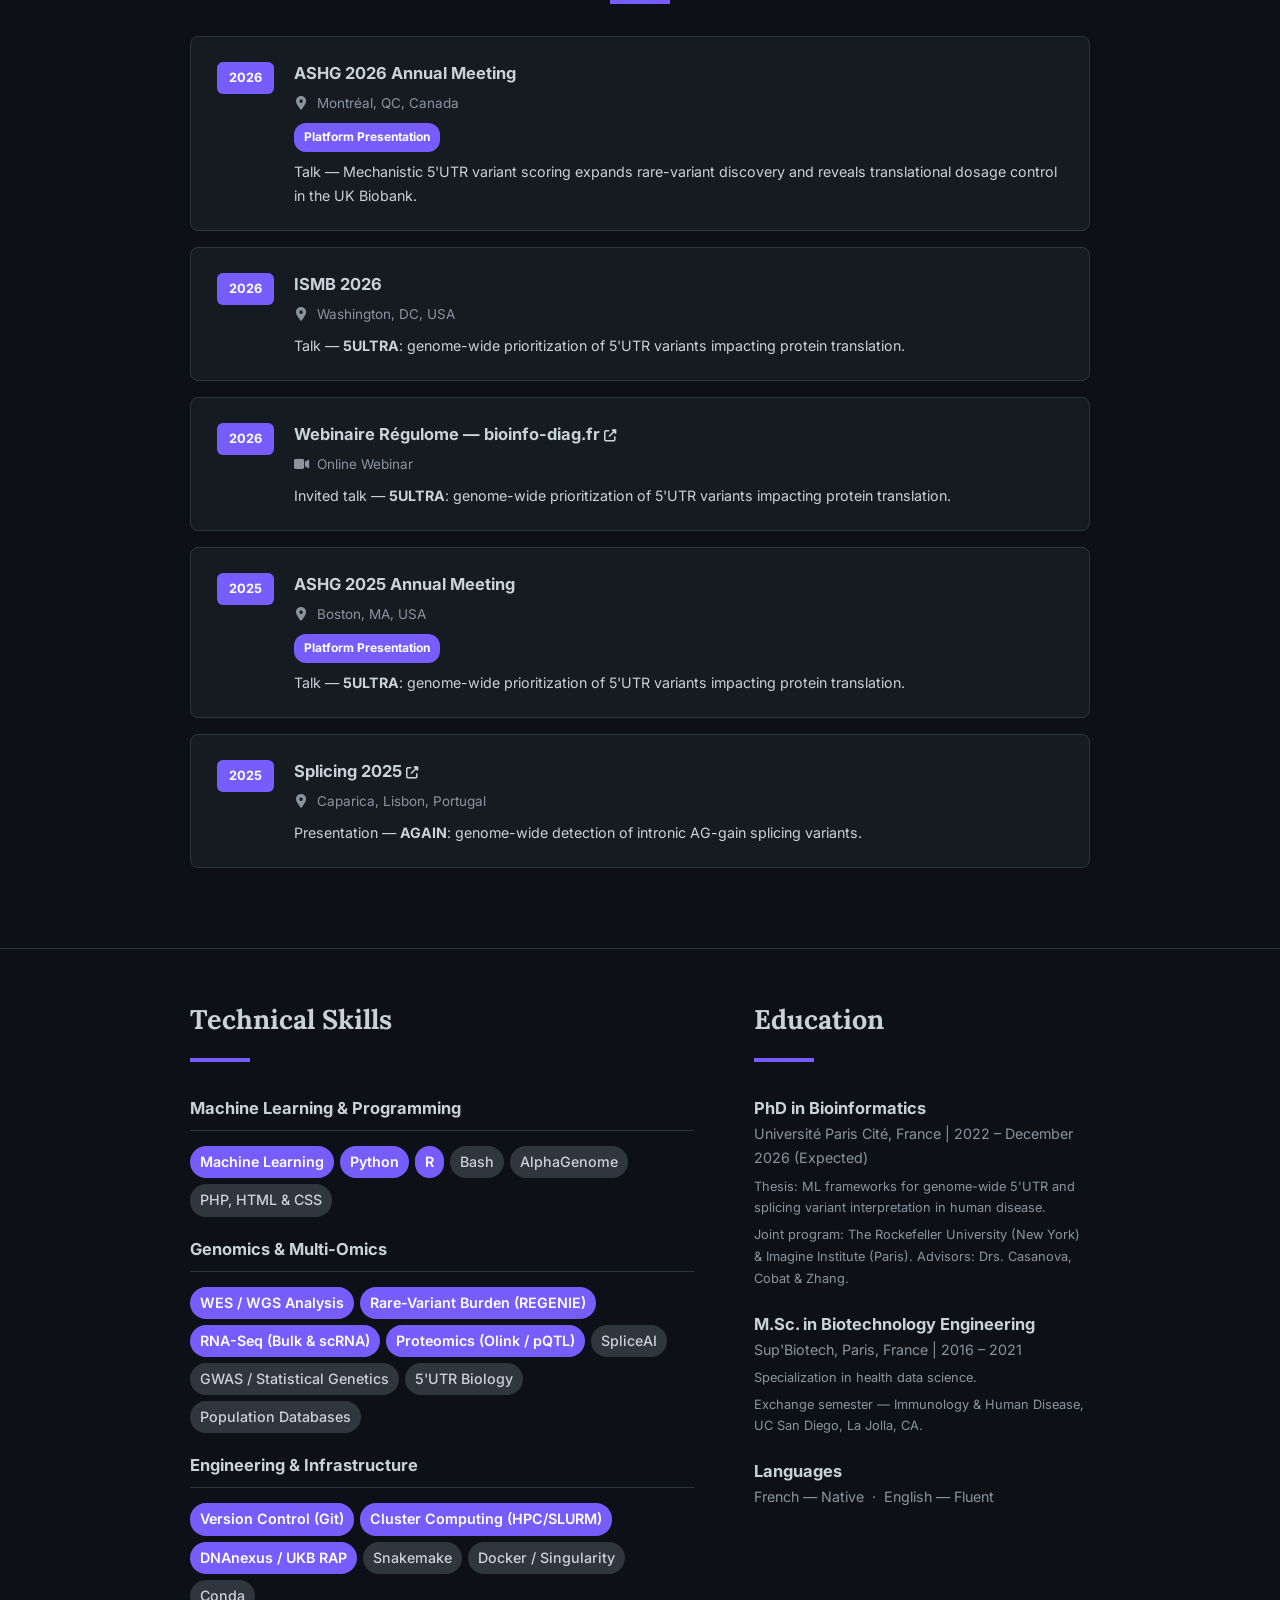
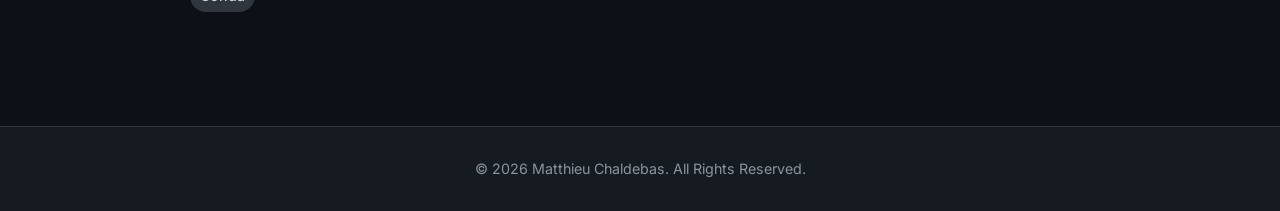
==== commit 5c98496f: "Update talk count to 5 to include ASHG 2026" ====
--- a/index.html
+++ b/index.html
@@ -277,7 +277,7 @@
                         </div>
                         <div class="hero-stat-divider"></div>
                         <div class="hero-stat">
-                            <span class="stat-number">4</span>
+                            <span class="stat-number">5</span>
                             <span class="stat-label">International Talks</span>
                         </div>
                         <div class="hero-stat-divider"></div>
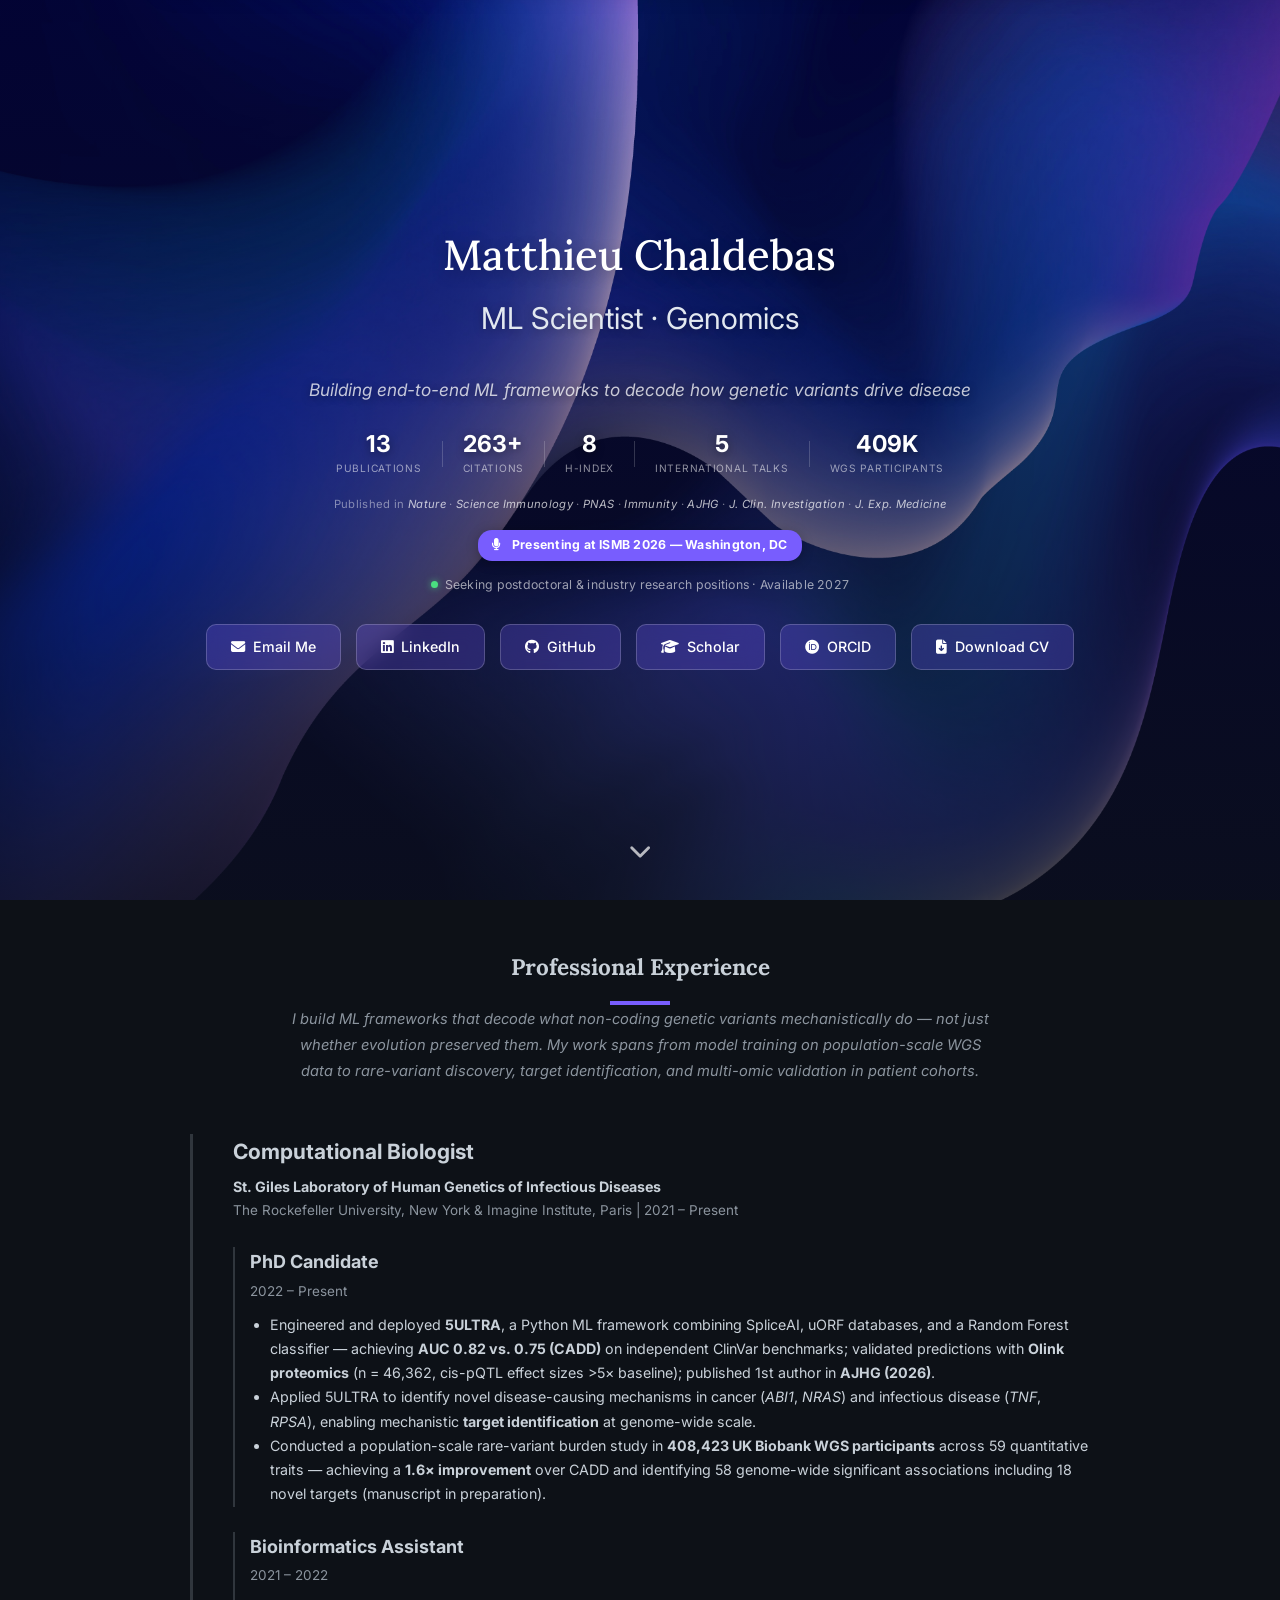
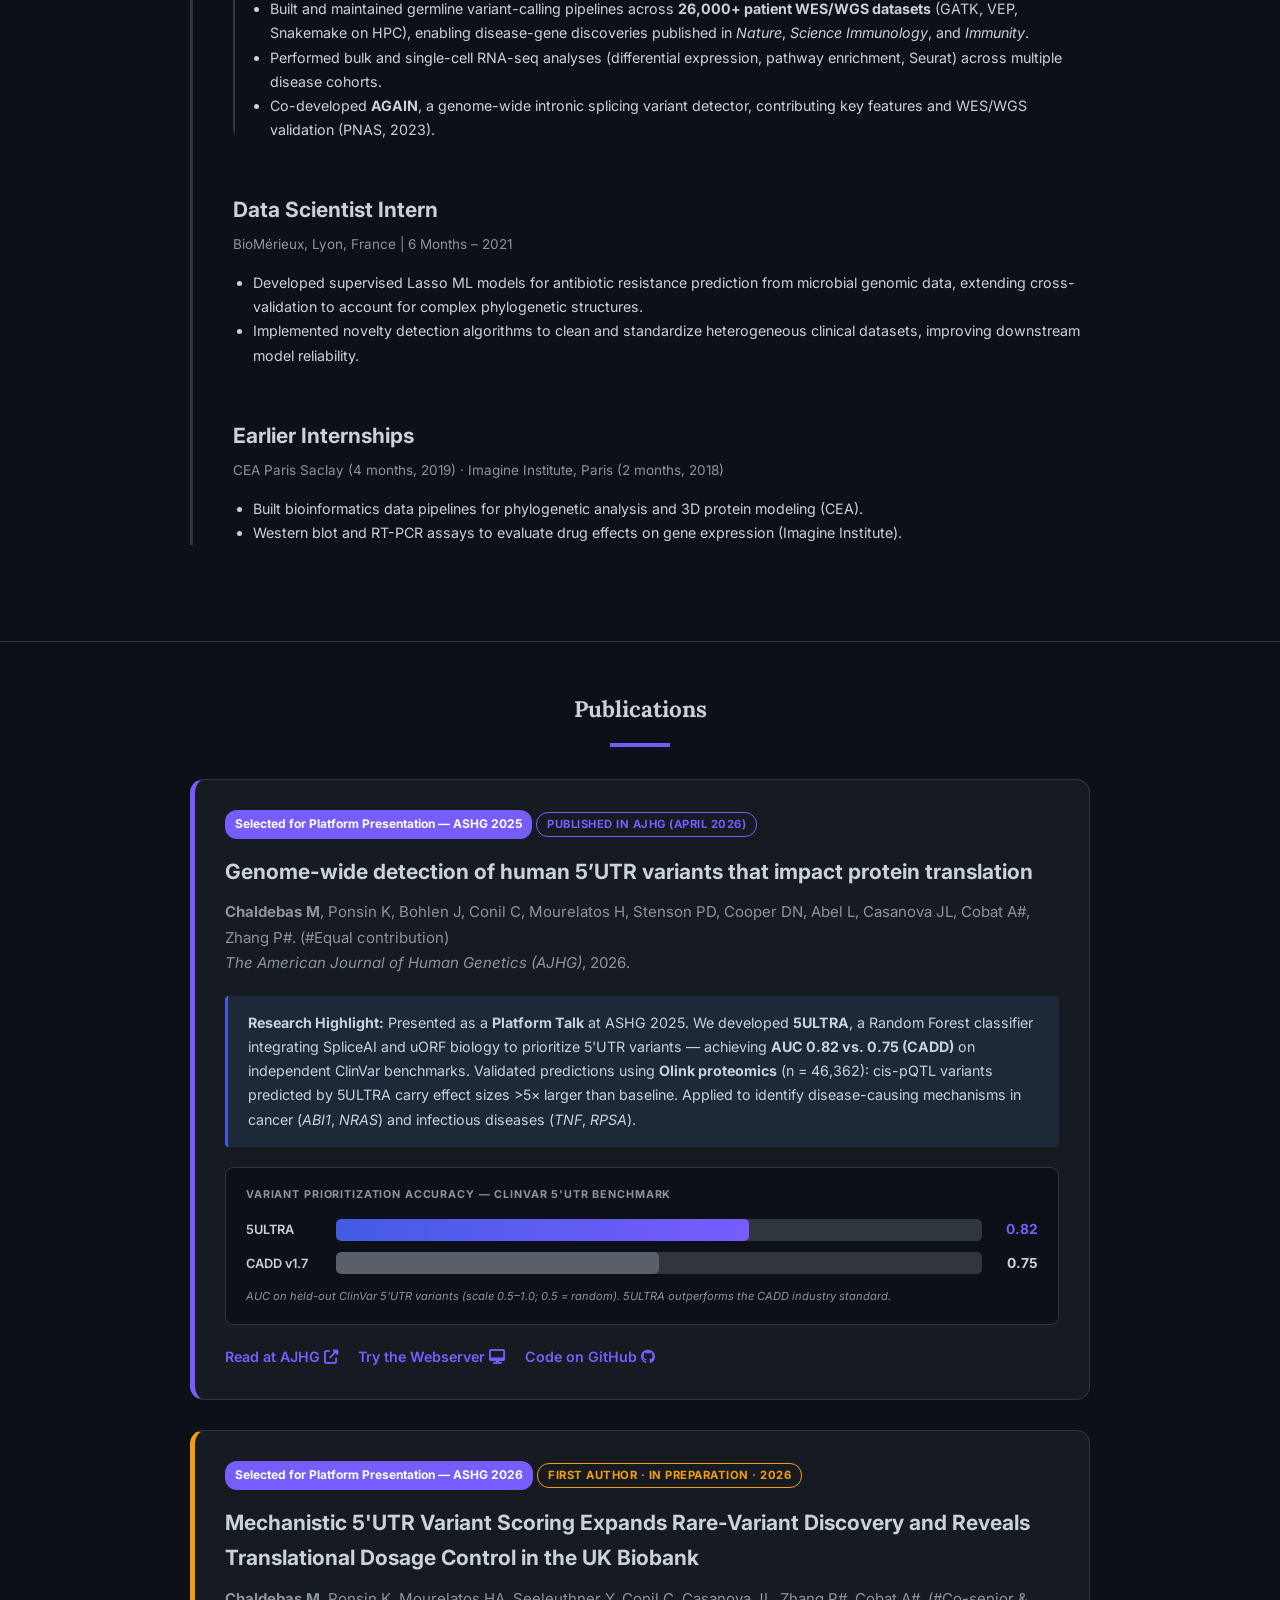
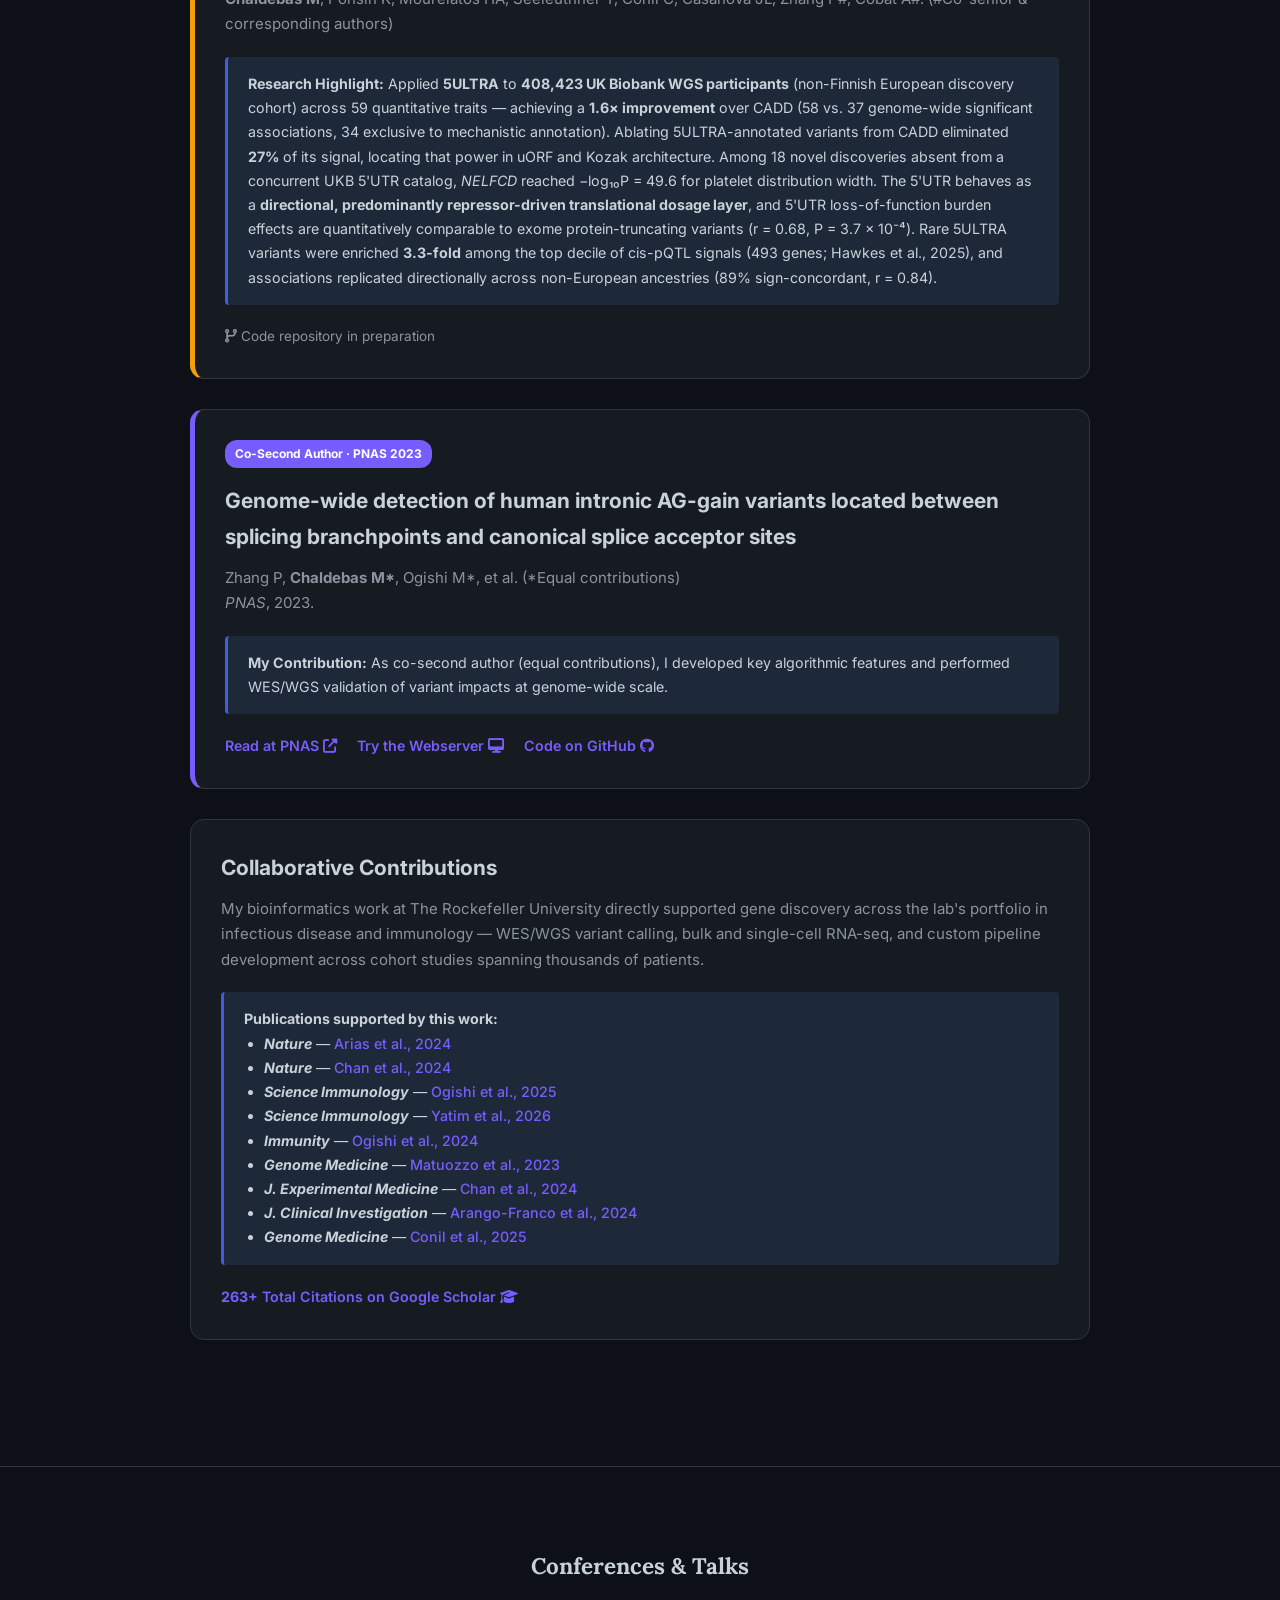
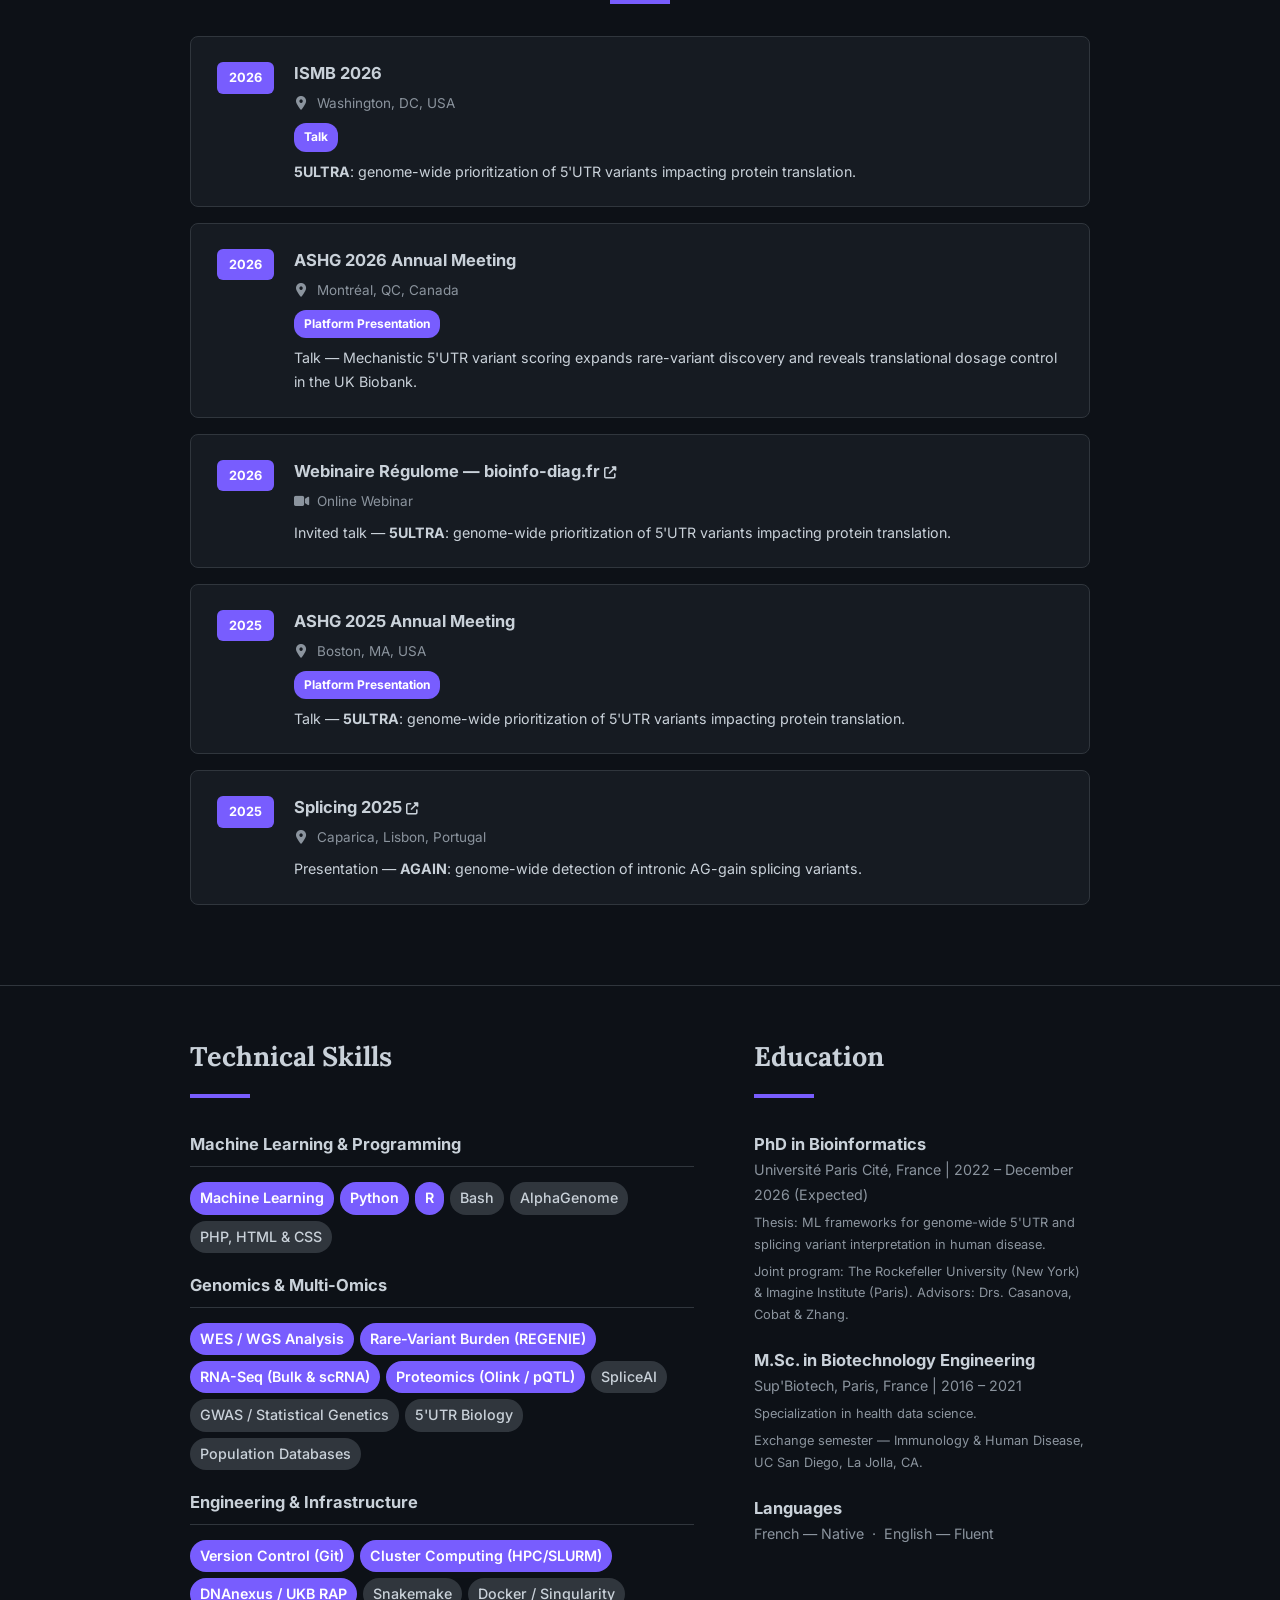
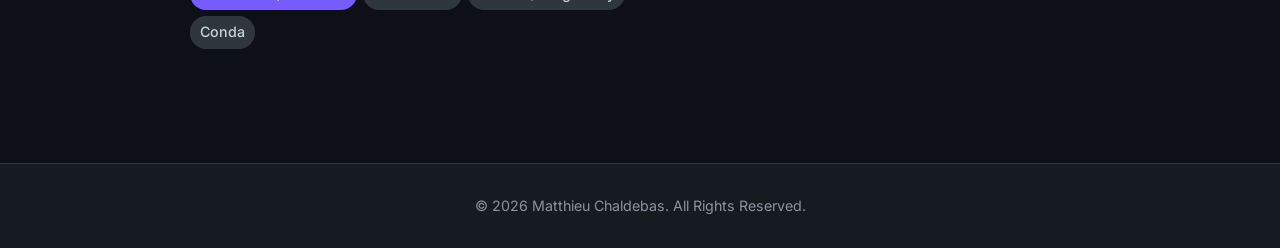
==== commit 191a2d3c: "Feature ISMB 2026 talk: hero banner, prominent card, and styling Add a Presenting at ISMB 2026 hero " ====
--- a/index.html
+++ b/index.html
@@ -51,7 +51,7 @@
     <!-- Fonts and Styles -->
     <link href="https://fonts.googleapis.com/css2?family=Inter:wght@400;500;700&family=Lora:wght@600&display=swap" rel="stylesheet">
     <link rel="stylesheet" href="https://cdnjs.cloudflare.com/ajax/libs/font-awesome/6.5.1/css/all.min.css" integrity="sha512-DTOQO9RWCH3ppGqcWaEA1BIZOC6xxalwEsw9c2QQeAIftl+Vegovlnee1c9QX4TctnWMn13TZye+giMm8e2LwA==" crossorigin="anonymous" referrerpolicy="no-referrer" />
-    <link rel="stylesheet" href="style.css?v=3">
+    <link rel="stylesheet" href="style.css?v=4">
     
     <!-- Favicons -->
     <link rel="apple-touch-icon" sizes="180x180" href="apple-touch-icon.png">
@@ -289,6 +289,8 @@
 
                     <p class="hero-journals">Published in <em>Nature</em> · <em>Science Immunology</em> · <em>PNAS</em> · <em>Immunity</em> · <em>AJHG</em> · <em>J. Clin. Investigation</em> · <em>J. Exp. Medicine</em></p>
 
+                    <p class="hero-conference"><i class="fas fa-microphone" aria-hidden="true"></i> Presenting at ISMB 2026 — Washington, DC</p>
+
                     <p class="hero-seeking">Seeking postdoctoral &amp; industry research positions · Available 2027</p>
 
                     <div class="contact-links">
@@ -463,6 +465,17 @@
             <h2>Conferences & Talks</h2>
             <div class="congress-grid">
 
+                <!-- ISMB 2026 -->
+                <div class="congress-card fade-in">
+                    <div class="congress-year">2026</div>
+                    <div class="congress-content">
+                        <h3>ISMB 2026</h3>
+                        <p class="congress-meta"><i class="fas fa-map-marker-alt"></i> Washington, DC, USA</p>
+                        <div class="publication-tag">Talk</div>
+                        <p><strong>5ULTRA</strong>: genome-wide prioritization of 5'UTR variants impacting protein translation.</p>
+                    </div>
+                </div>
+
                 <!-- ASHG 2026 -->
                 <div class="congress-card fade-in">
                     <div class="congress-year">2026</div>
@@ -471,16 +484,6 @@
                         <p class="congress-meta"><i class="fas fa-map-marker-alt"></i> Montréal, QC, Canada</p>
                         <div class="publication-tag">Platform Presentation</div>
                         <p>Talk — Mechanistic 5'UTR variant scoring expands rare-variant discovery and reveals translational dosage control in the UK Biobank.</p>
-                    </div>
-                </div>
-
-                <!-- ISMB 2026 -->
-                <div class="congress-card fade-in">
-                    <div class="congress-year">2026</div>
-                    <div class="congress-content">
-                        <h3>ISMB 2026</h3>
-                        <p class="congress-meta"><i class="fas fa-map-marker-alt"></i> Washington, DC, USA</p>
-                        <p>Talk — <strong>5ULTRA</strong>: genome-wide prioritization of 5'UTR variants impacting protein translation.</p>
                     </div>
                 </div>
 
--- a/style.css
+++ b/style.css
@@ -506,6 +506,21 @@
 }
 
 /* Availability indicator */
+.hero-conference {
+    display: inline-block;
+    color: #fff;
+    font-size: 0.82rem;
+    font-weight: 700;
+    letter-spacing: 0.02em;
+    margin-bottom: 14px;
+    padding: 5px 14px;
+    border-radius: 14px;
+    background-color: var(--primary-color);
+    box-shadow: 0 2px 12px rgba(0, 0, 0, 0.25);
+}
+.hero-conference i {
+    margin-right: 7px;
+}
 .hero-seeking {
     color: rgba(255, 255, 255, 0.6);
     font-size: 0.82rem;
--- a/style.css
+++ b/style.css
@@ -506,6 +506,21 @@
 }
 
 /* Availability indicator */
+.hero-conference {
+    display: inline-block;
+    color: #fff;
+    font-size: 0.82rem;
+    font-weight: 700;
+    letter-spacing: 0.02em;
+    margin-bottom: 14px;
+    padding: 5px 14px;
+    border-radius: 14px;
+    background-color: var(--primary-color);
+    box-shadow: 0 2px 12px rgba(0, 0, 0, 0.25);
+}
+.hero-conference i {
+    margin-right: 7px;
+}
 .hero-seeking {
     color: rgba(255, 255, 255, 0.6);
     font-size: 0.82rem;
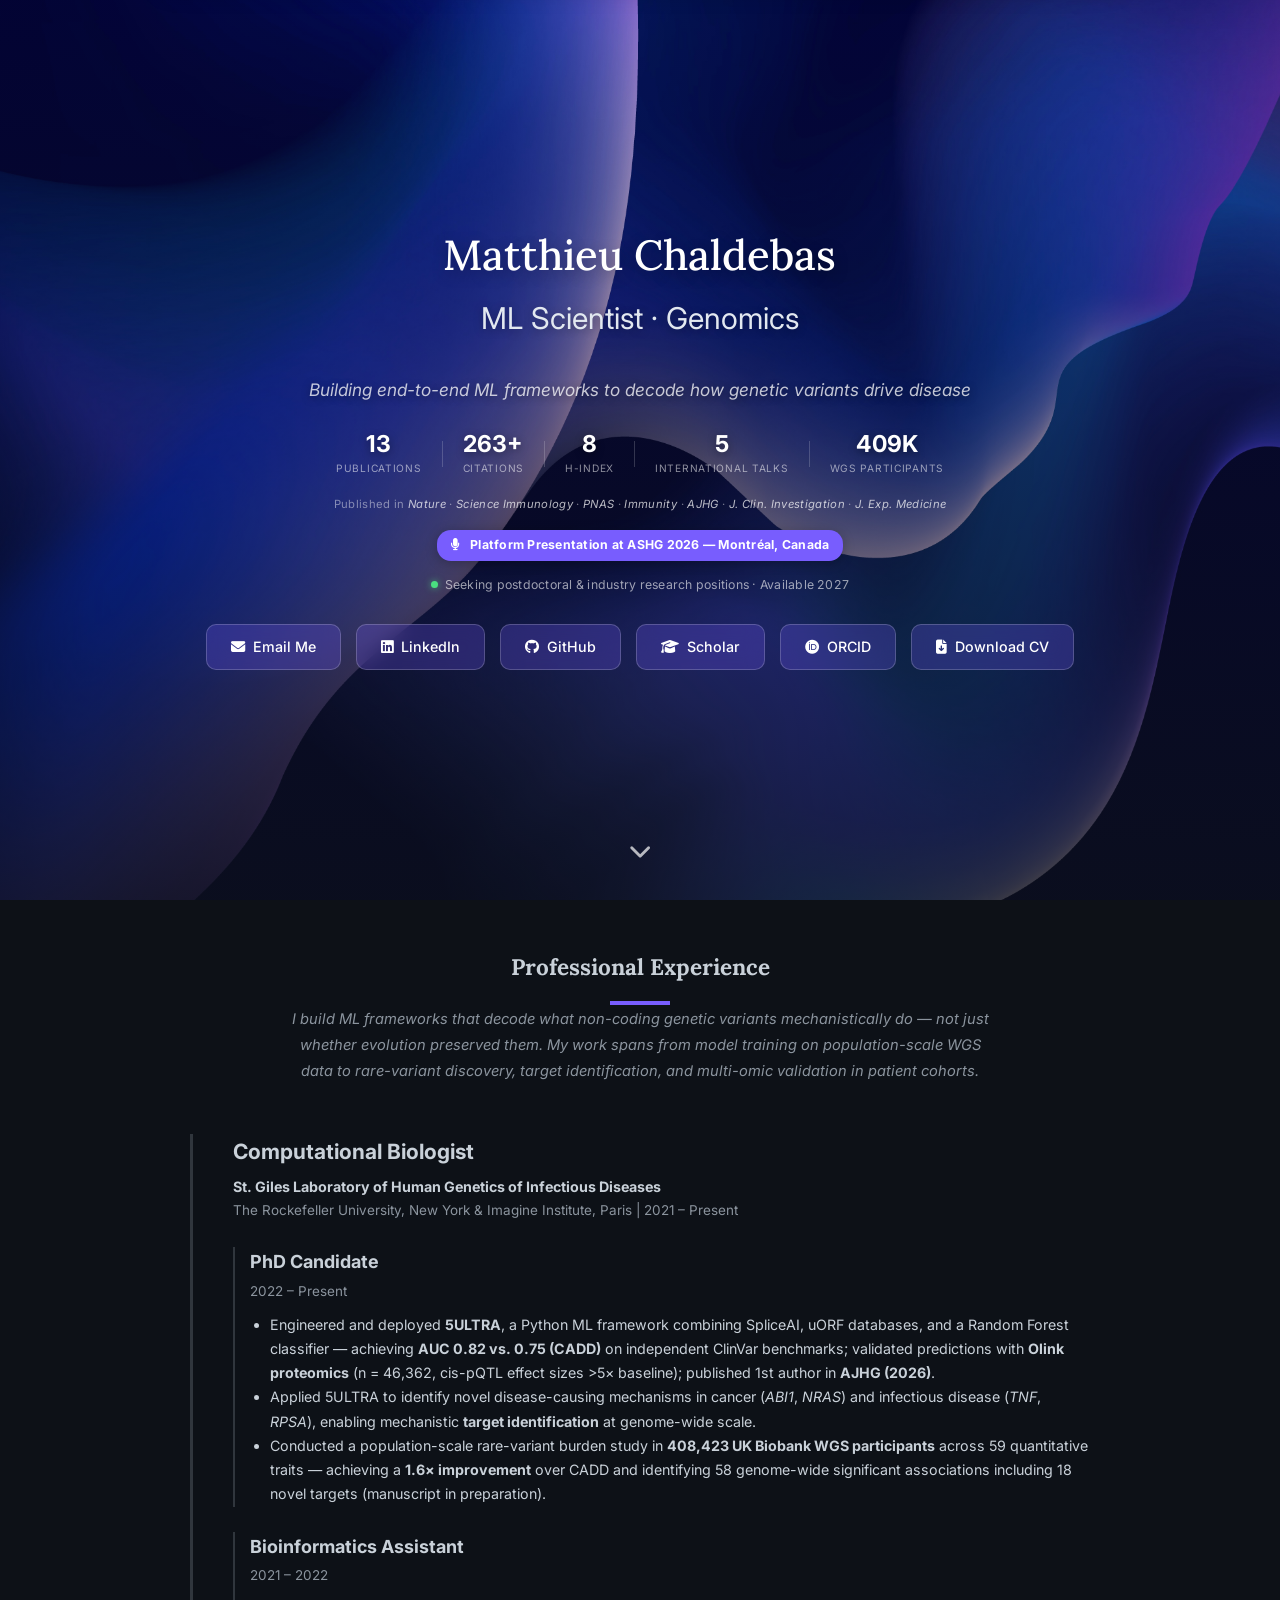
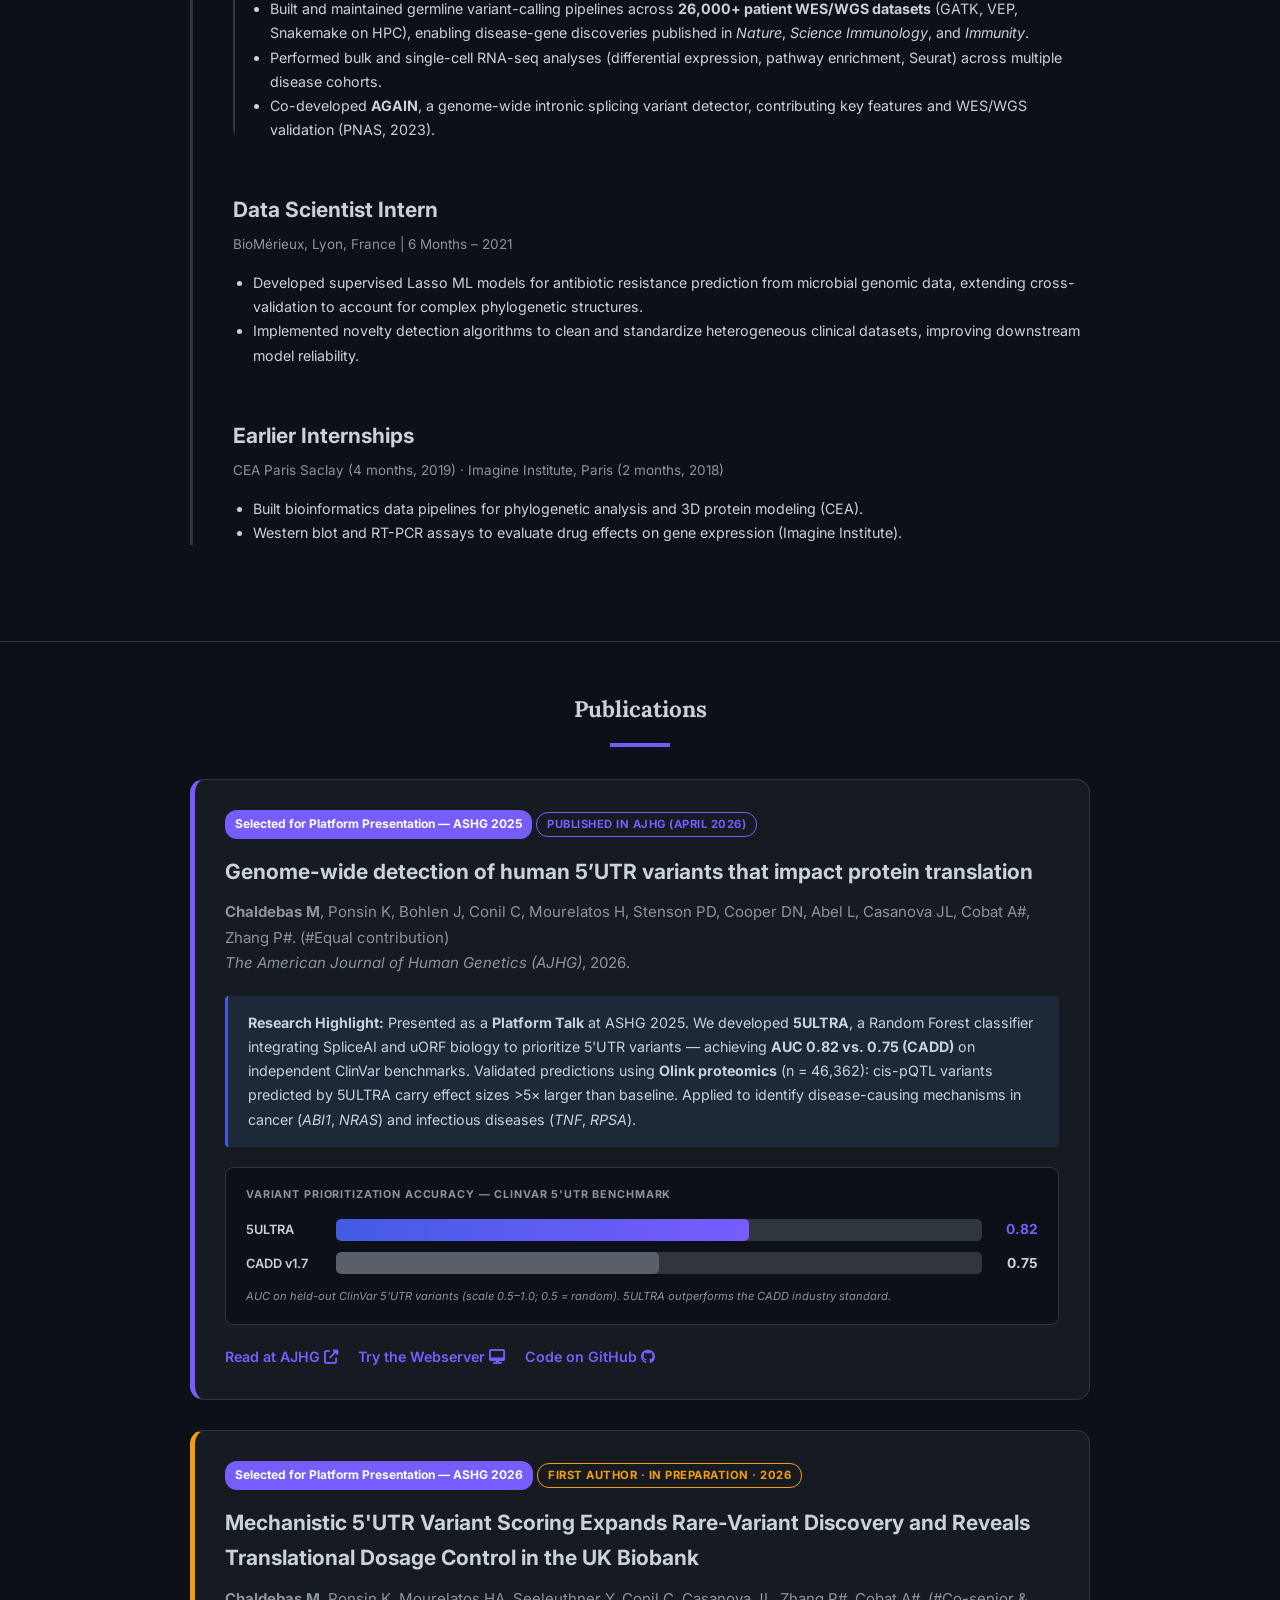
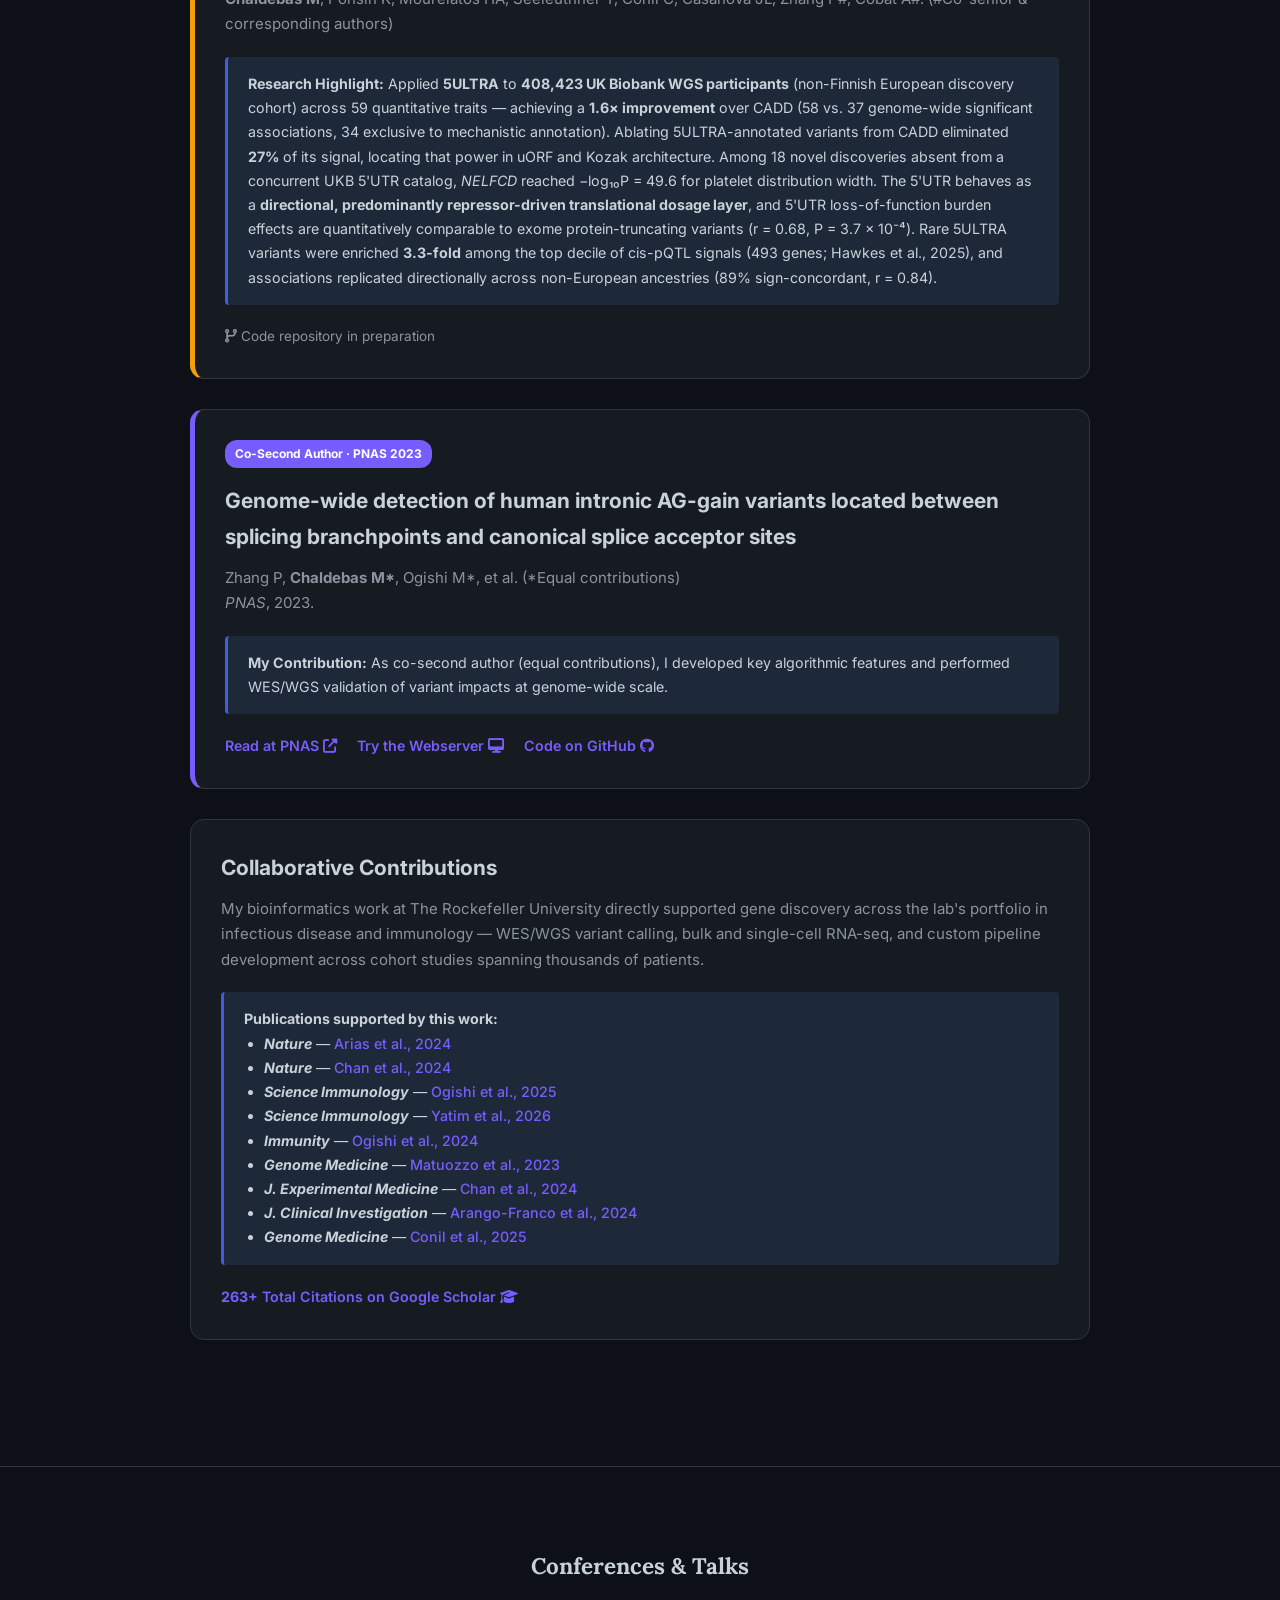
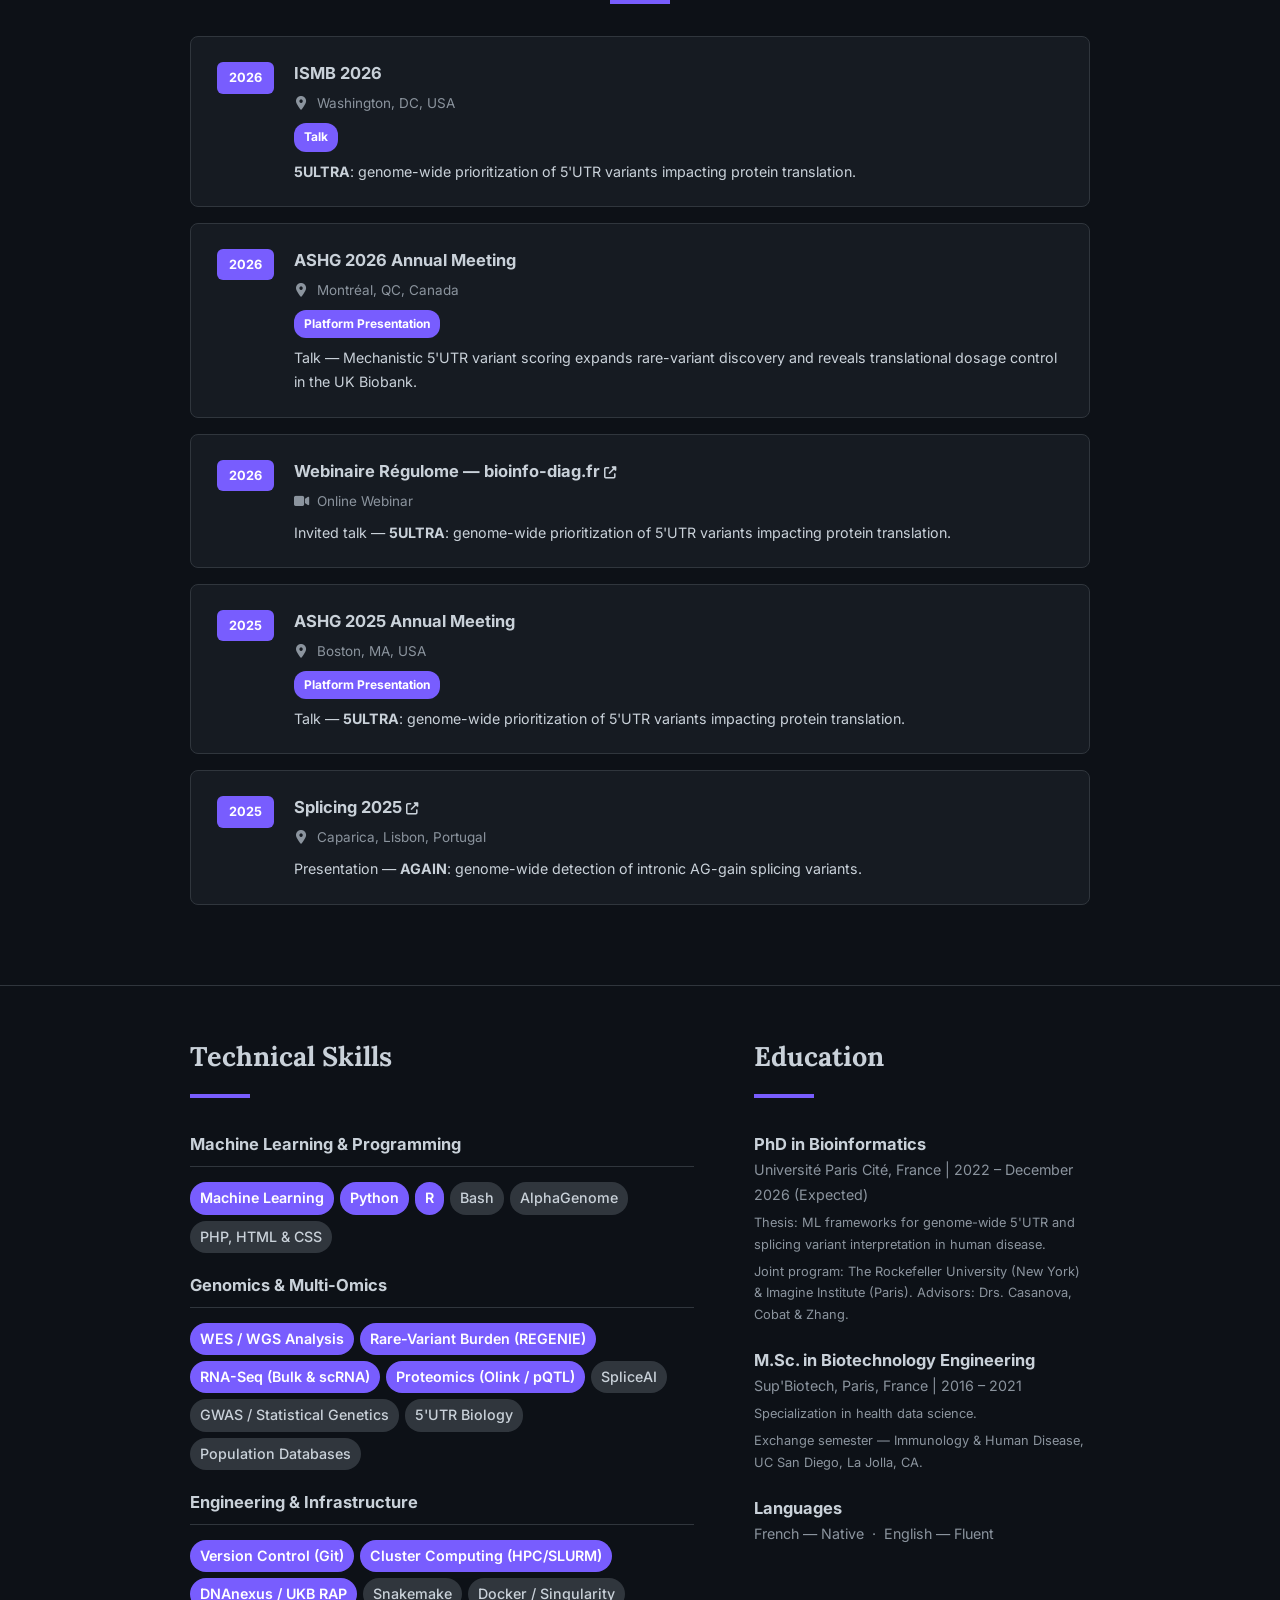
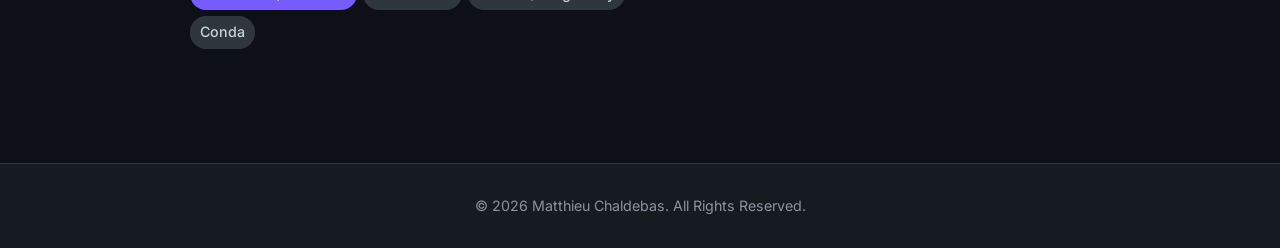
==== commit b60b3b4b: "Update conference presentation details in index.html" ====
--- a/index.html
+++ b/index.html
@@ -289,7 +289,7 @@
 
                     <p class="hero-journals">Published in <em>Nature</em> · <em>Science Immunology</em> · <em>PNAS</em> · <em>Immunity</em> · <em>AJHG</em> · <em>J. Clin. Investigation</em> · <em>J. Exp. Medicine</em></p>
 
-                    <p class="hero-conference"><i class="fas fa-microphone" aria-hidden="true"></i> Presenting at ISMB 2026 — Washington, DC</p>
+                    <p class="hero-conference"><i class="fas fa-microphone" aria-hidden="true"></i> Platform Presentation at ASHG 2026 — Montréal, Canada</p>
 
                     <p class="hero-seeking">Seeking postdoctoral &amp; industry research positions · Available 2027</p>
 
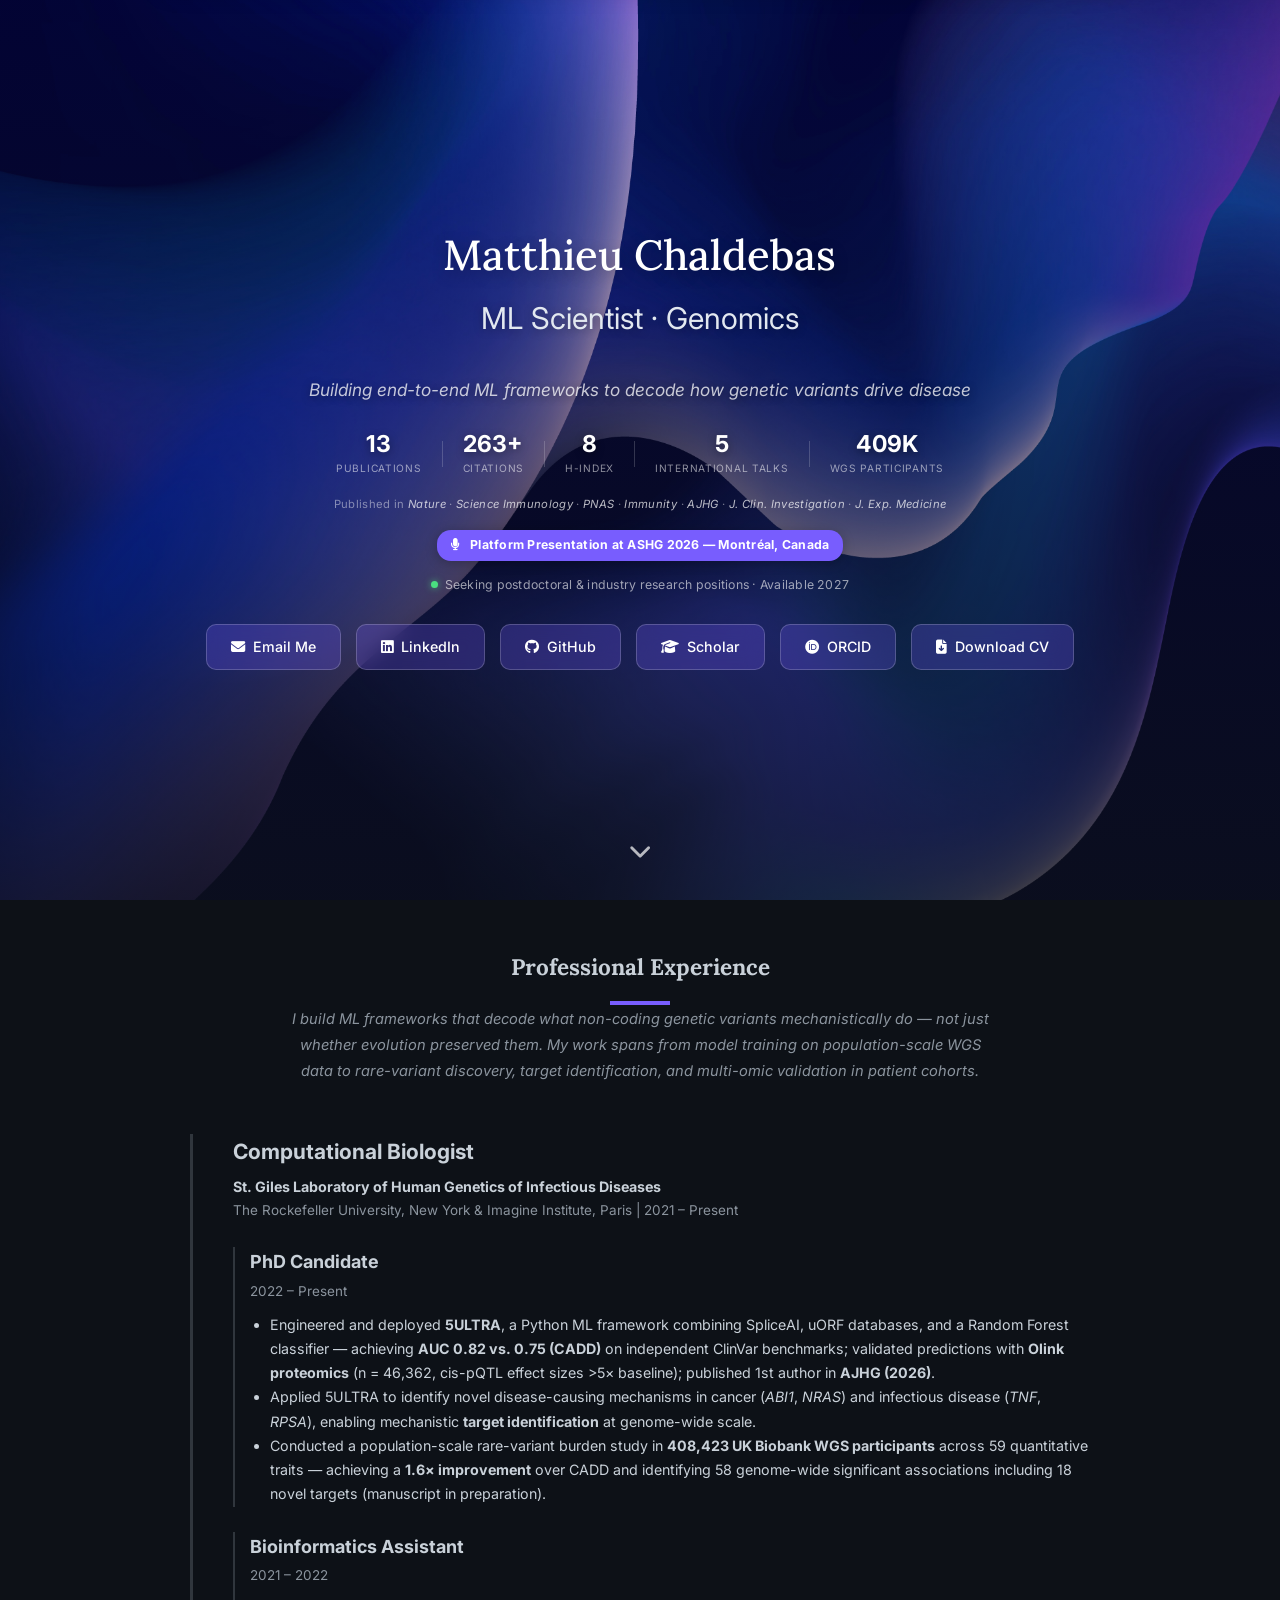
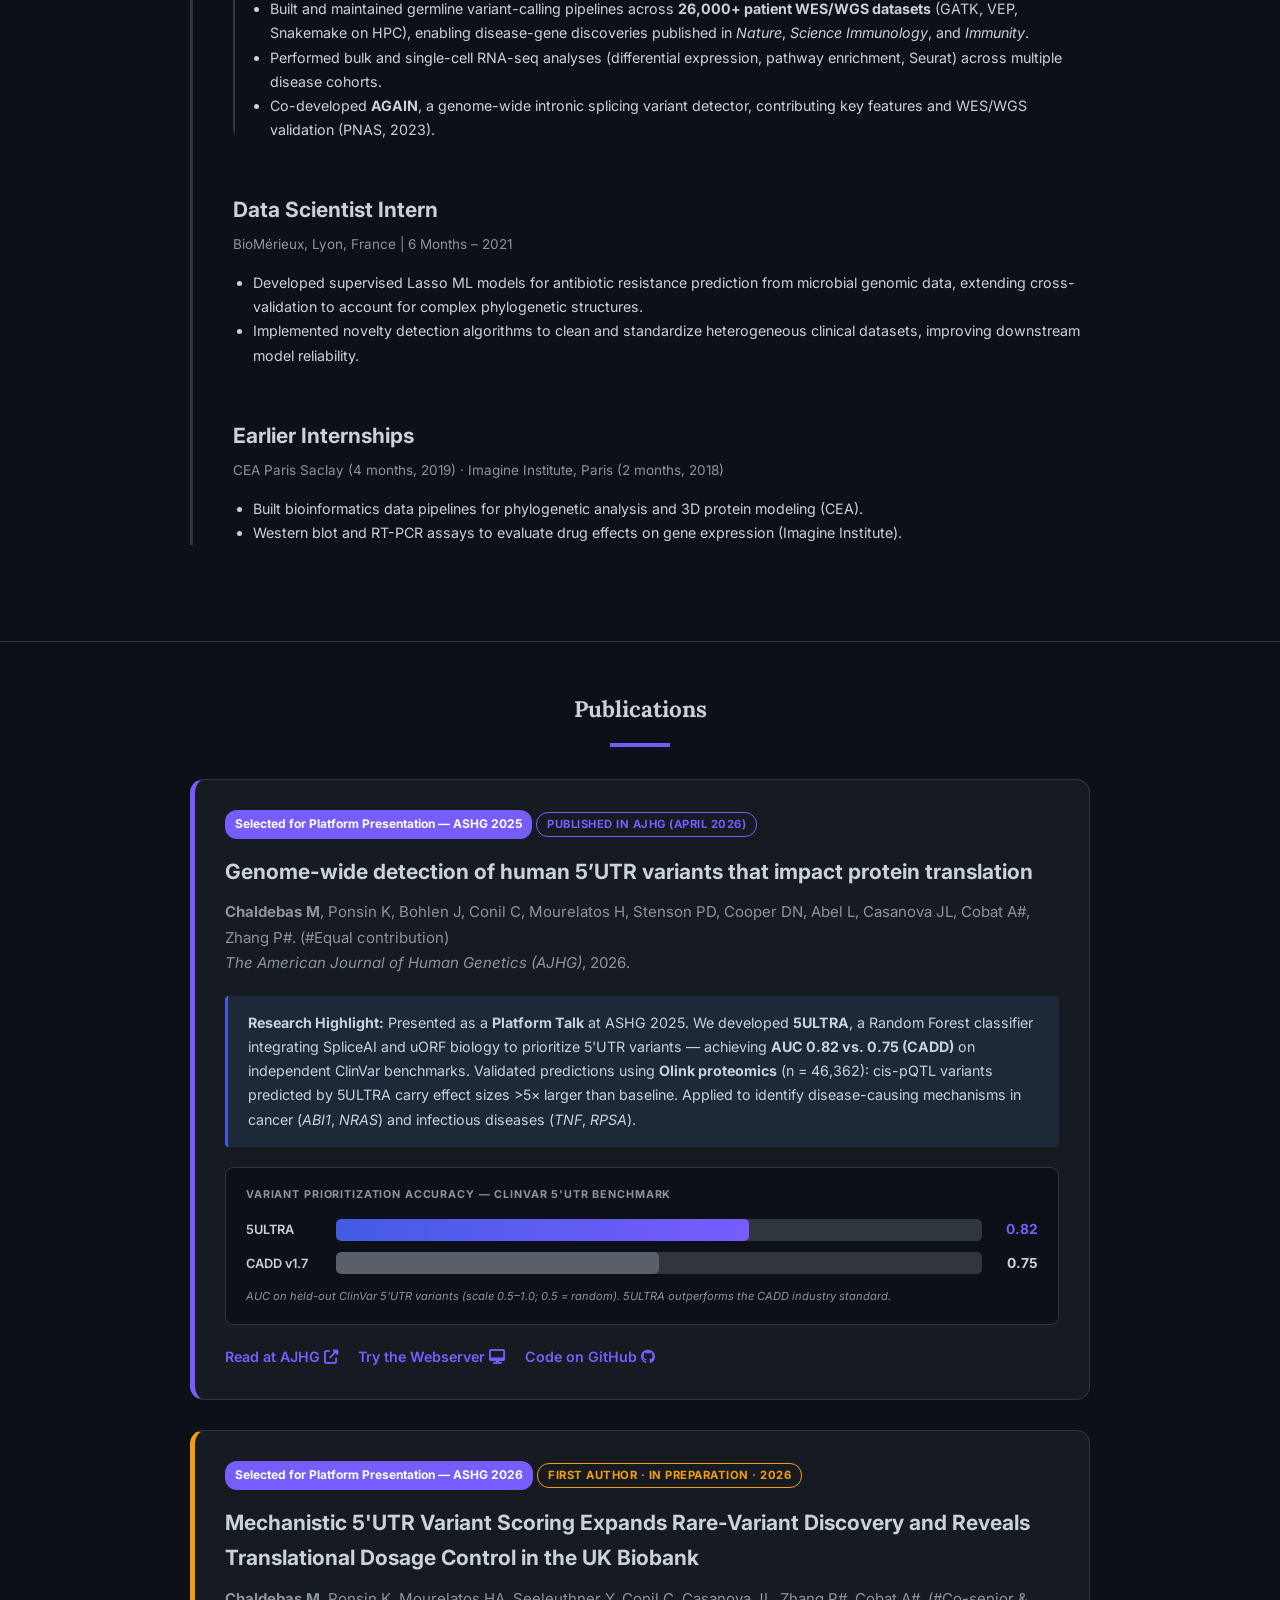
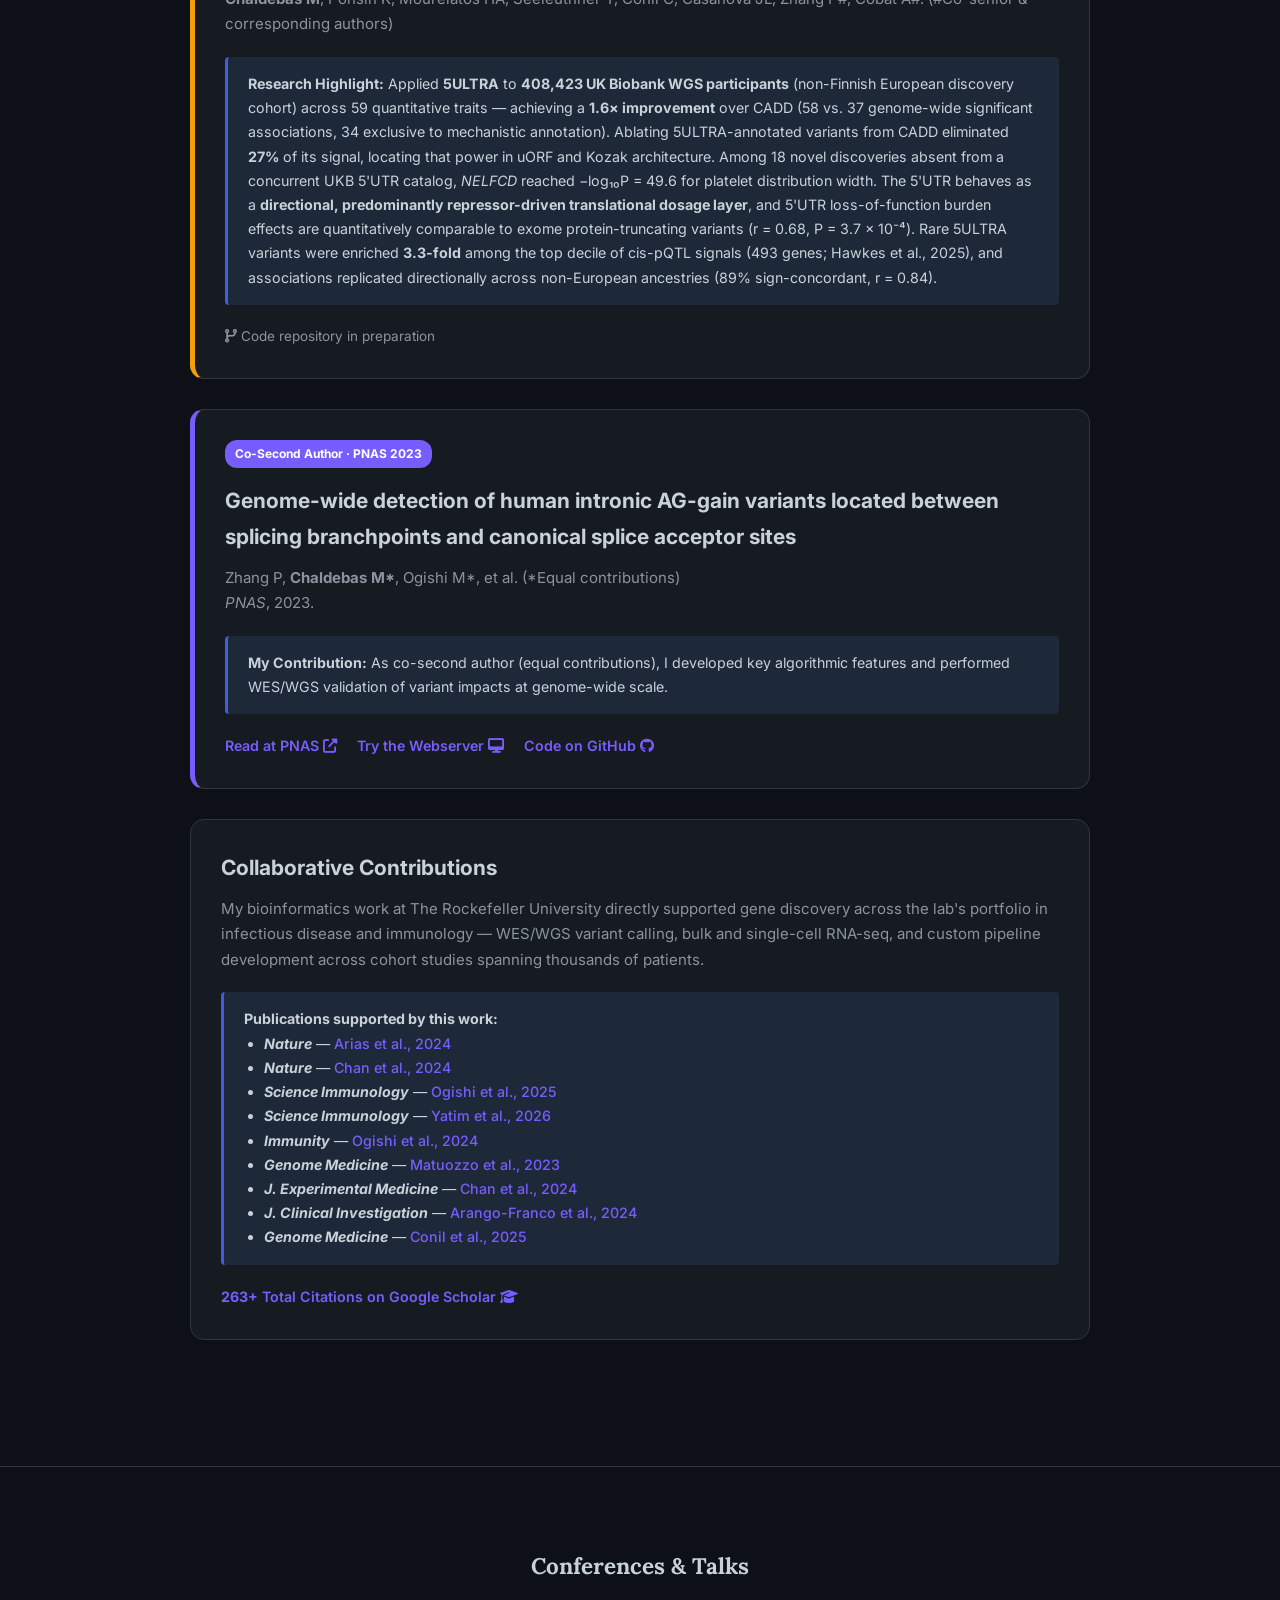
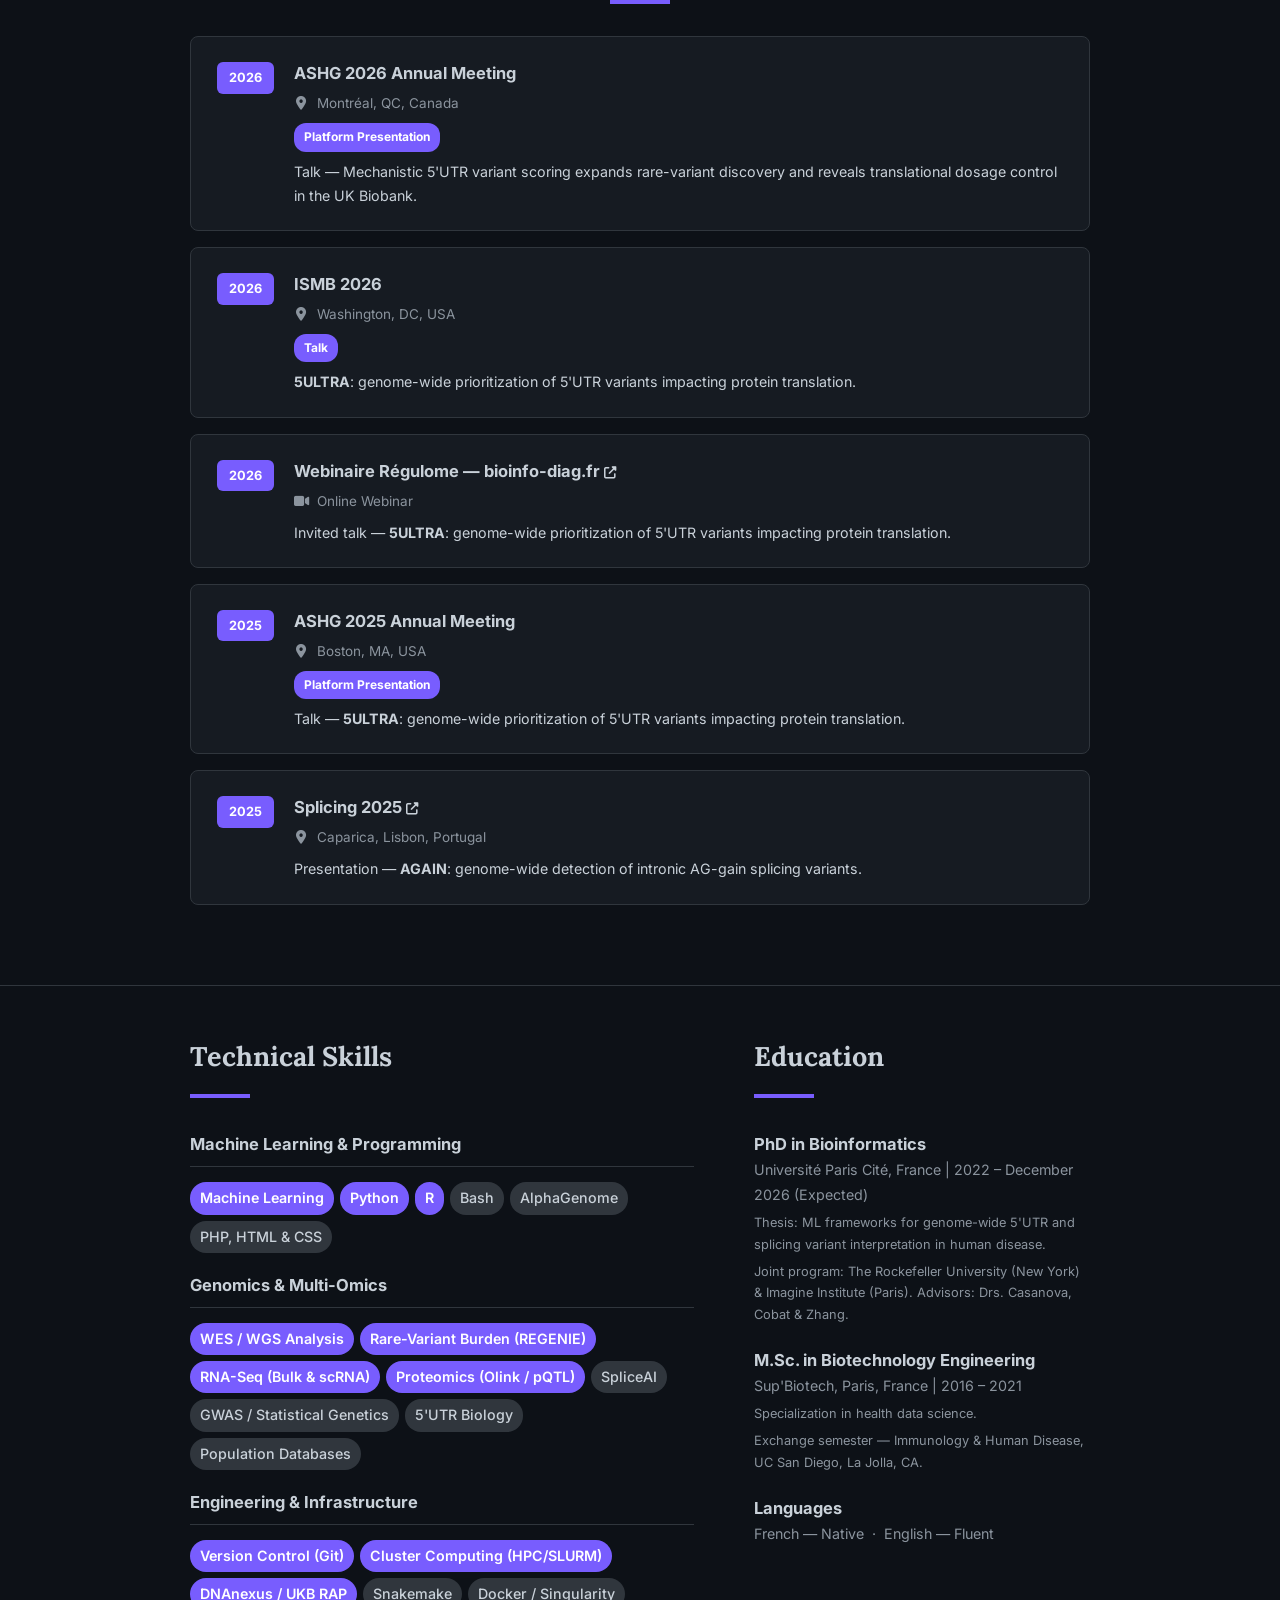
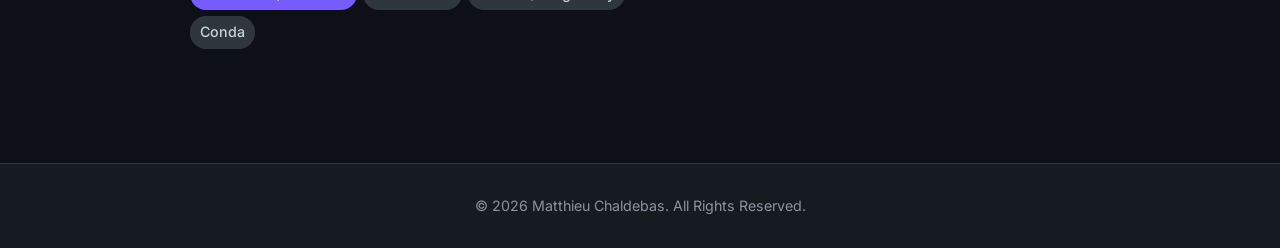
==== commit 5b827793: "moved conferences in chronological order" ====
--- a/index.html
+++ b/index.html
@@ -465,6 +465,17 @@
             <h2>Conferences & Talks</h2>
             <div class="congress-grid">
 
+                <!-- ASHG 2026 -->
+                <div class="congress-card fade-in">
+                    <div class="congress-year">2026</div>
+                    <div class="congress-content">
+                        <h3>ASHG 2026 Annual Meeting</h3>
+                        <p class="congress-meta"><i class="fas fa-map-marker-alt"></i> Montréal, QC, Canada</p>
+                        <div class="publication-tag">Platform Presentation</div>
+                        <p>Talk — Mechanistic 5'UTR variant scoring expands rare-variant discovery and reveals translational dosage control in the UK Biobank.</p>
+                    </div>
+                </div>
+                
                 <!-- ISMB 2026 -->
                 <div class="congress-card fade-in">
                     <div class="congress-year">2026</div>
@@ -473,17 +484,6 @@
                         <p class="congress-meta"><i class="fas fa-map-marker-alt"></i> Washington, DC, USA</p>
                         <div class="publication-tag">Talk</div>
                         <p><strong>5ULTRA</strong>: genome-wide prioritization of 5'UTR variants impacting protein translation.</p>
-                    </div>
-                </div>
-
-                <!-- ASHG 2026 -->
-                <div class="congress-card fade-in">
-                    <div class="congress-year">2026</div>
-                    <div class="congress-content">
-                        <h3>ASHG 2026 Annual Meeting</h3>
-                        <p class="congress-meta"><i class="fas fa-map-marker-alt"></i> Montréal, QC, Canada</p>
-                        <div class="publication-tag">Platform Presentation</div>
-                        <p>Talk — Mechanistic 5'UTR variant scoring expands rare-variant discovery and reveals translational dosage control in the UK Biobank.</p>
                     </div>
                 </div>
 
